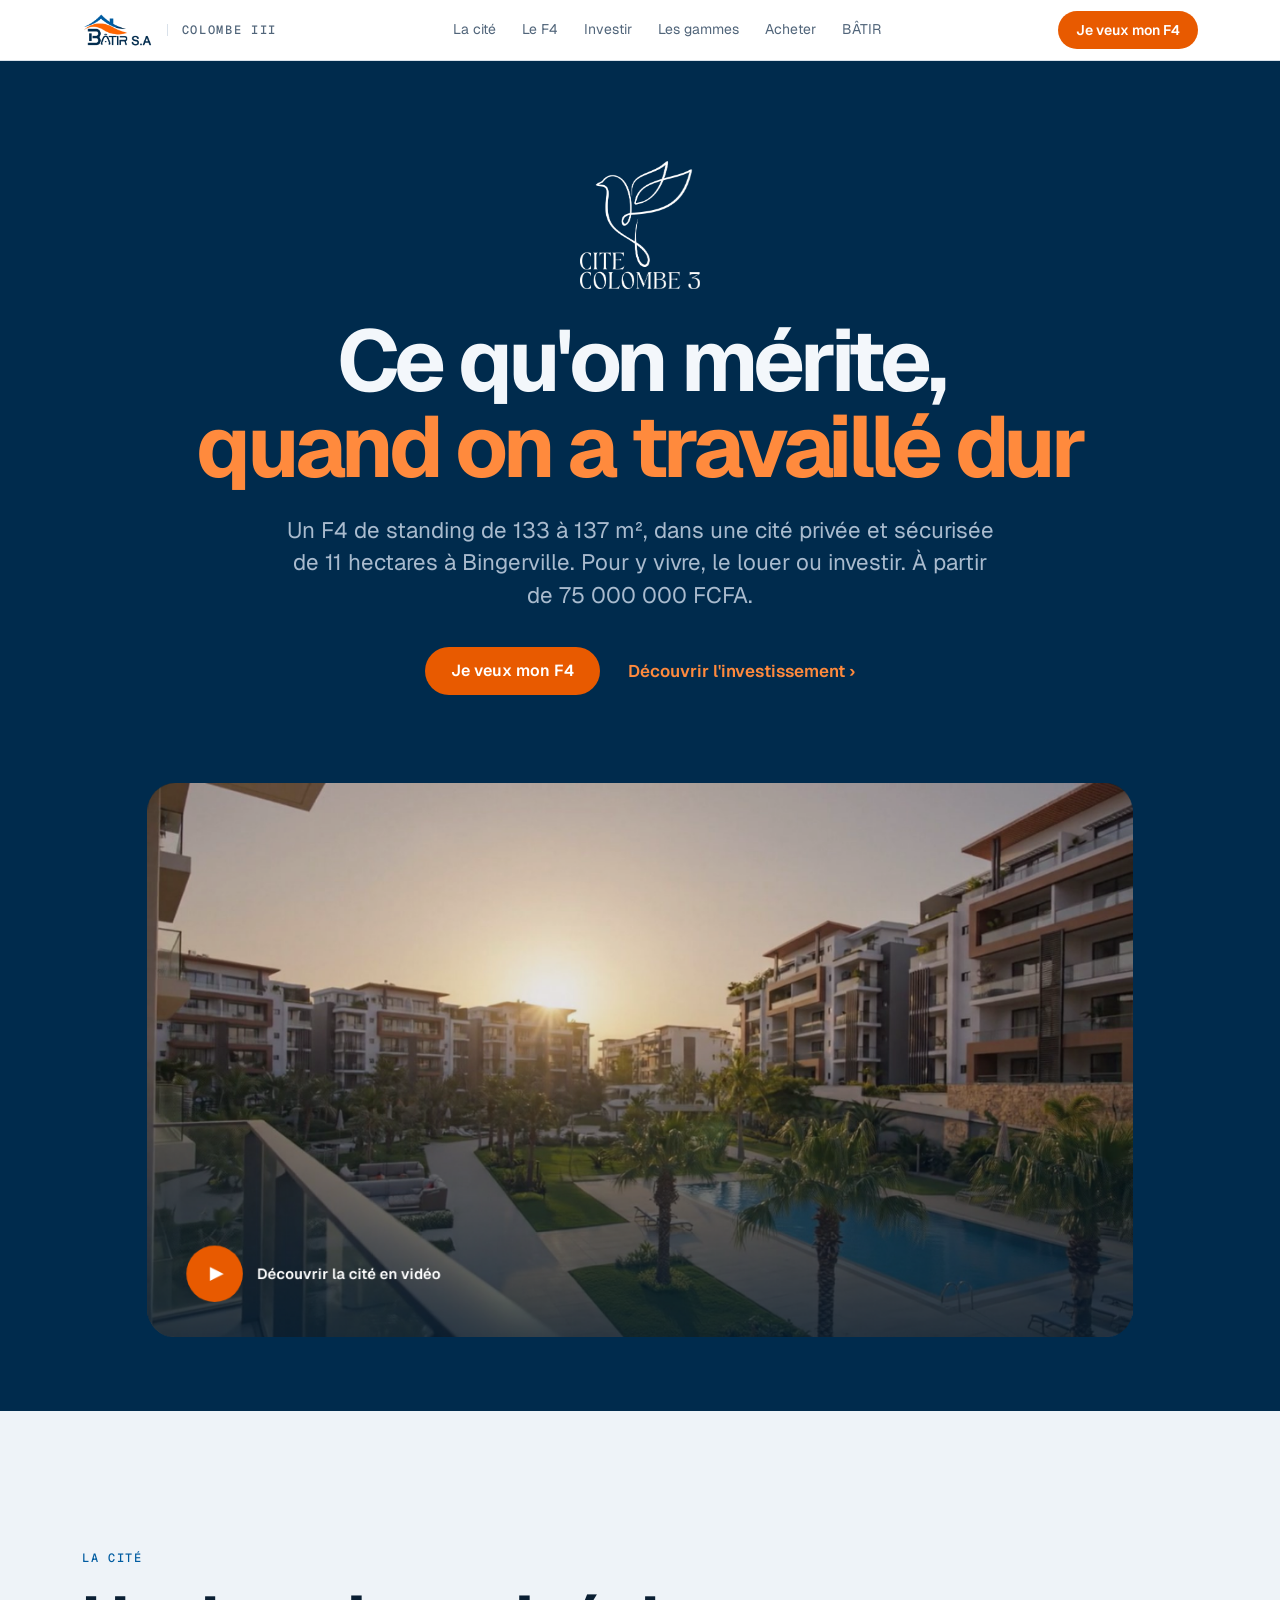
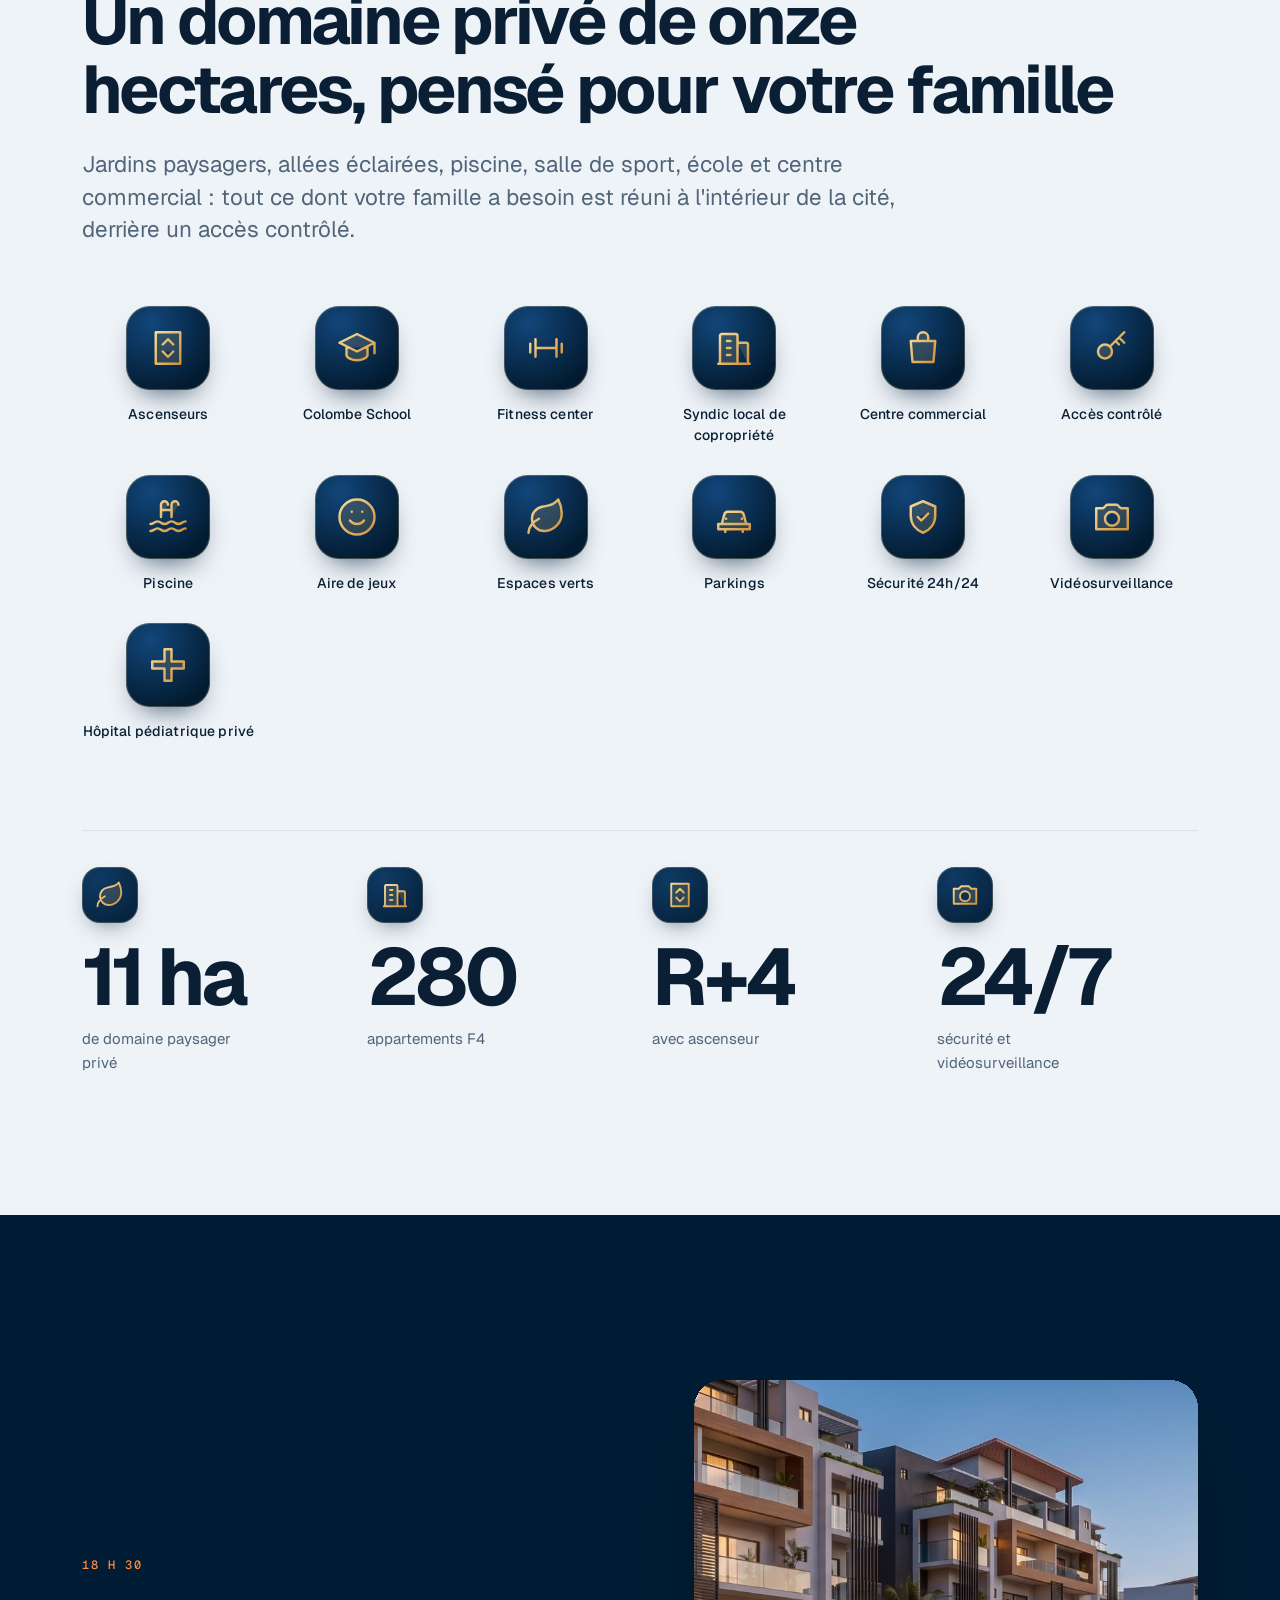
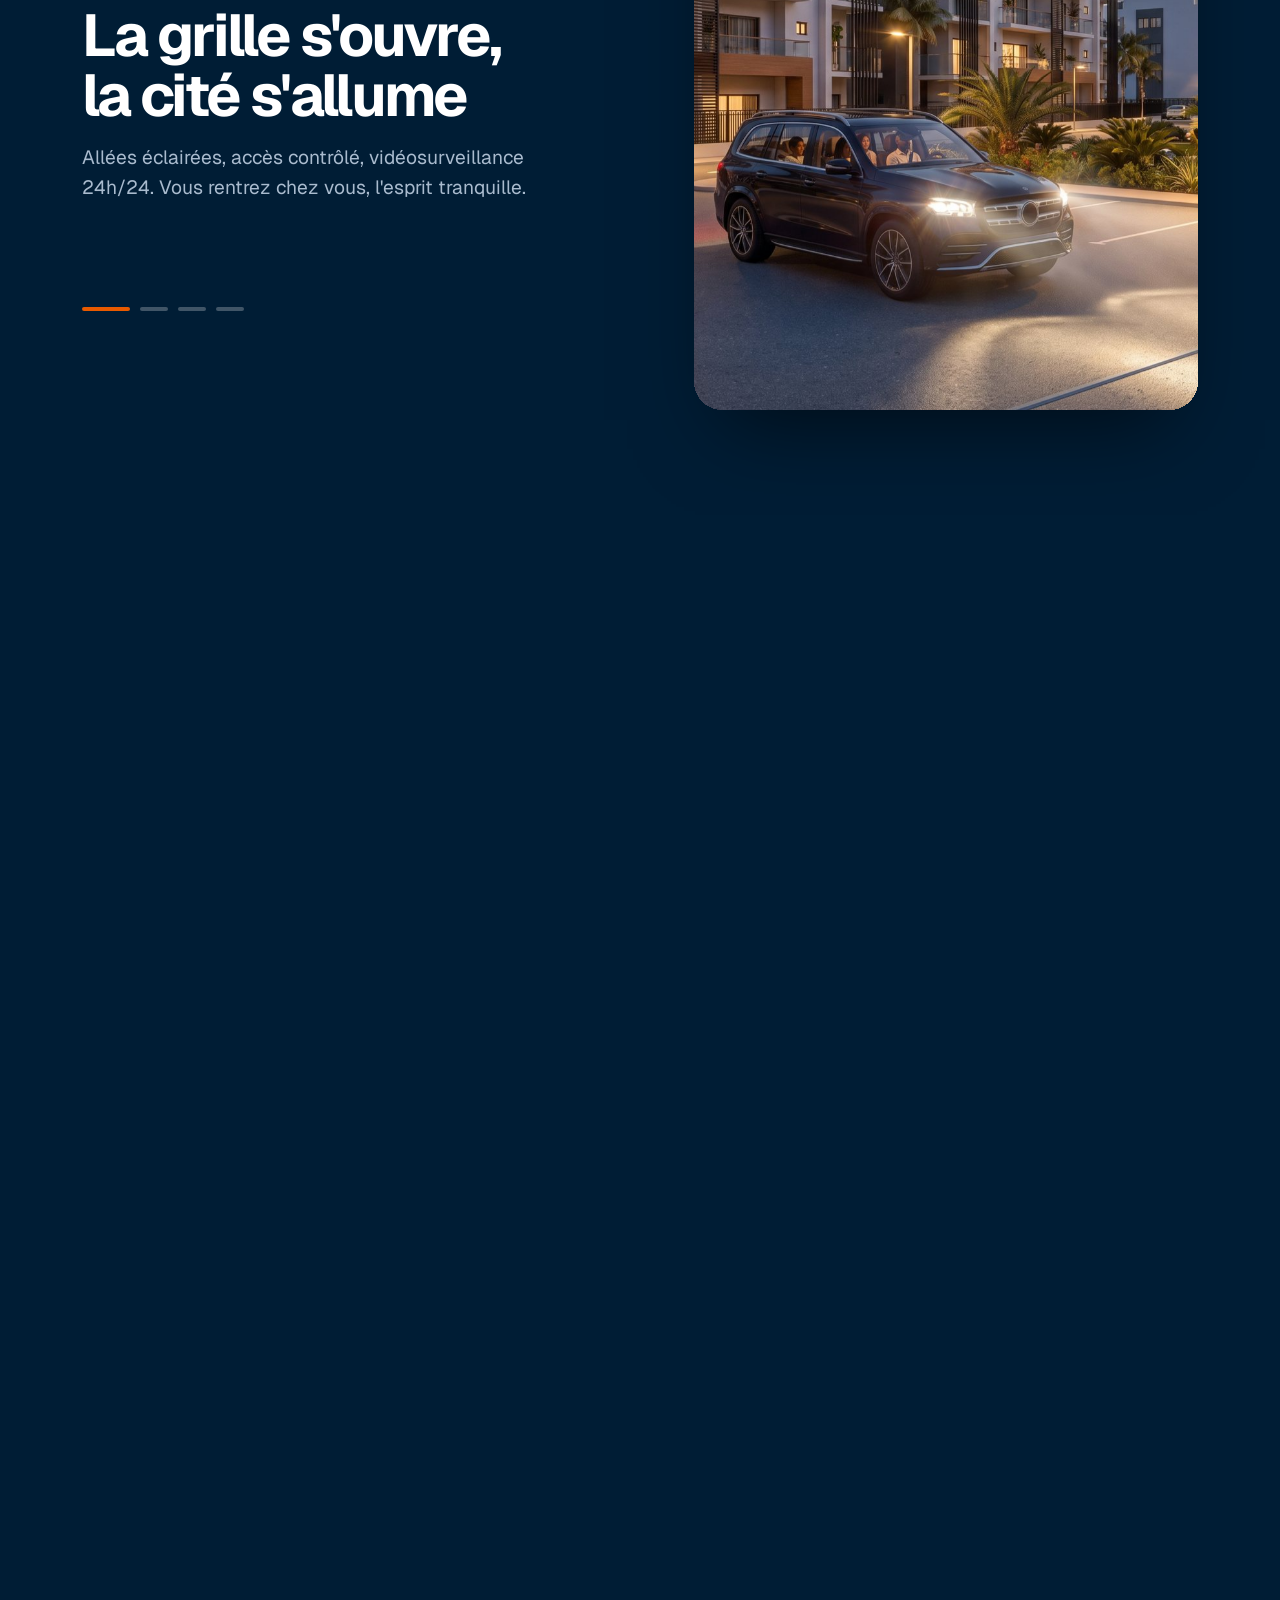
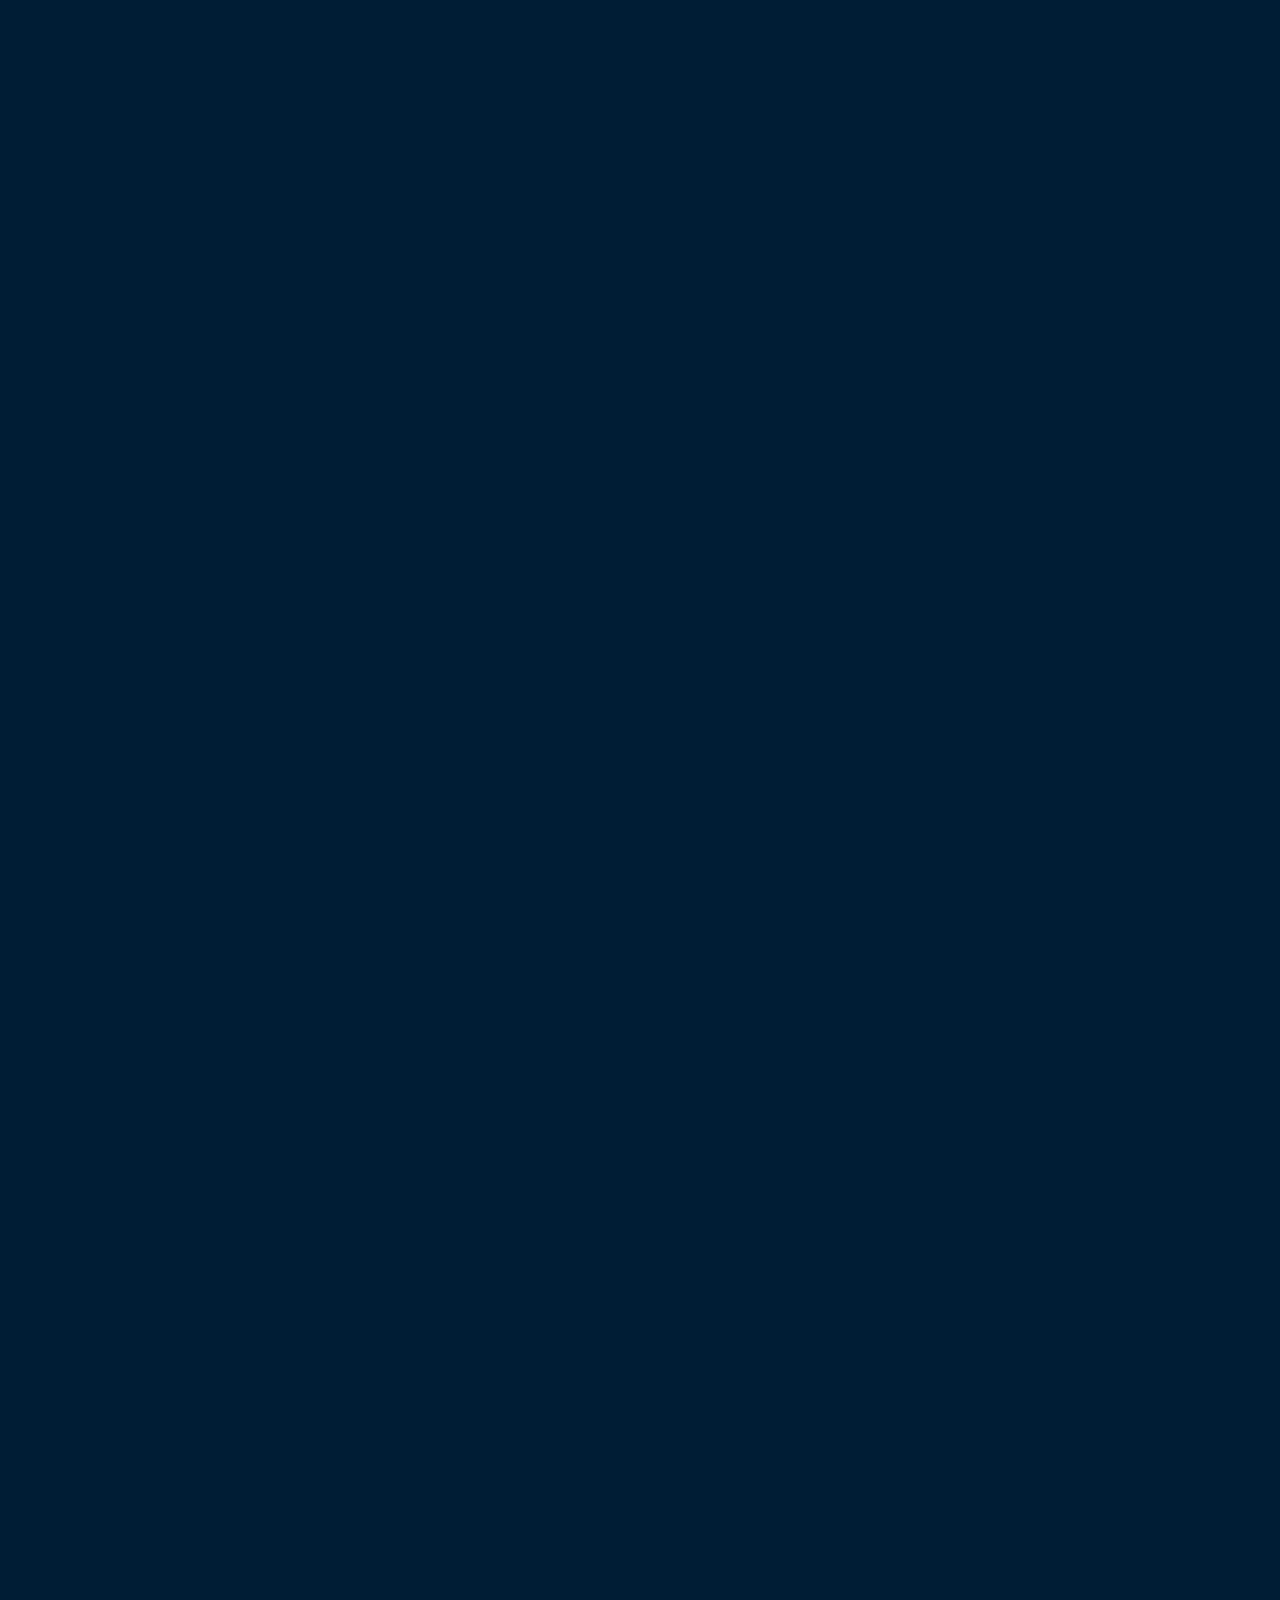
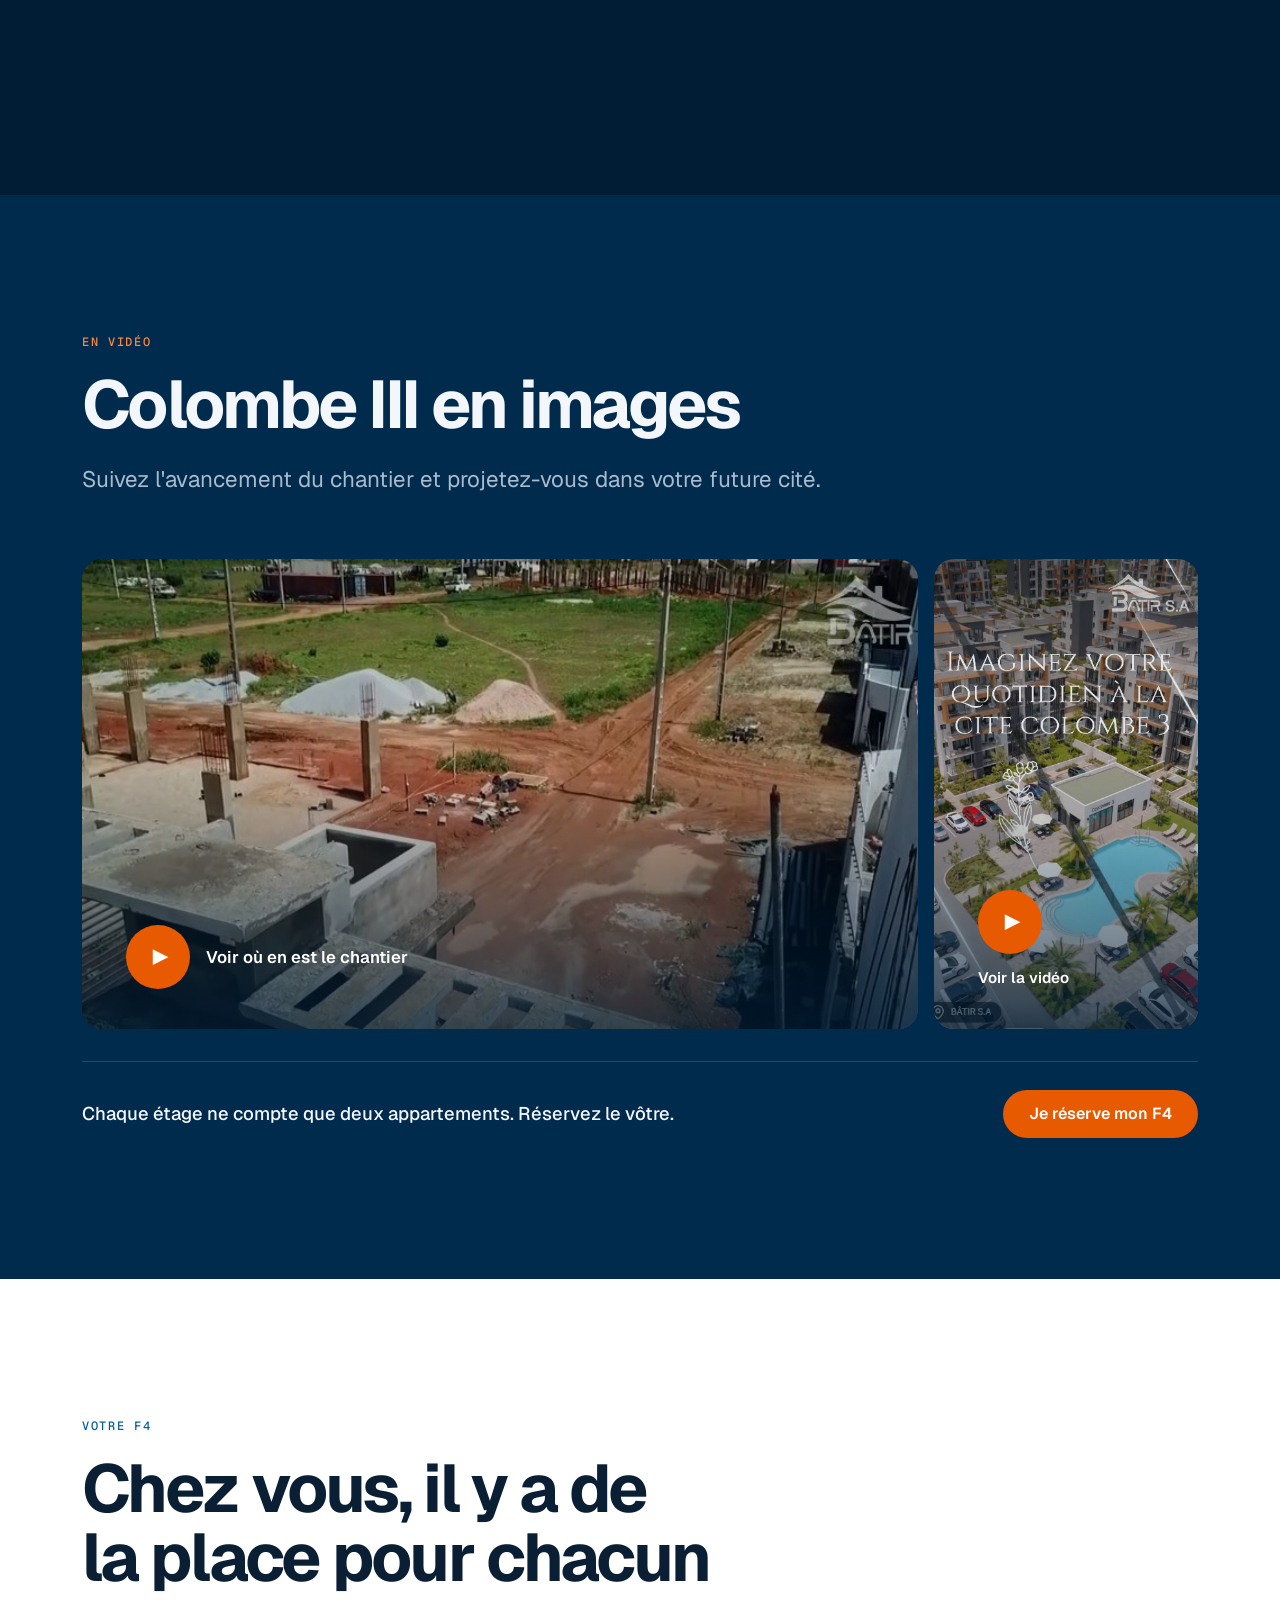
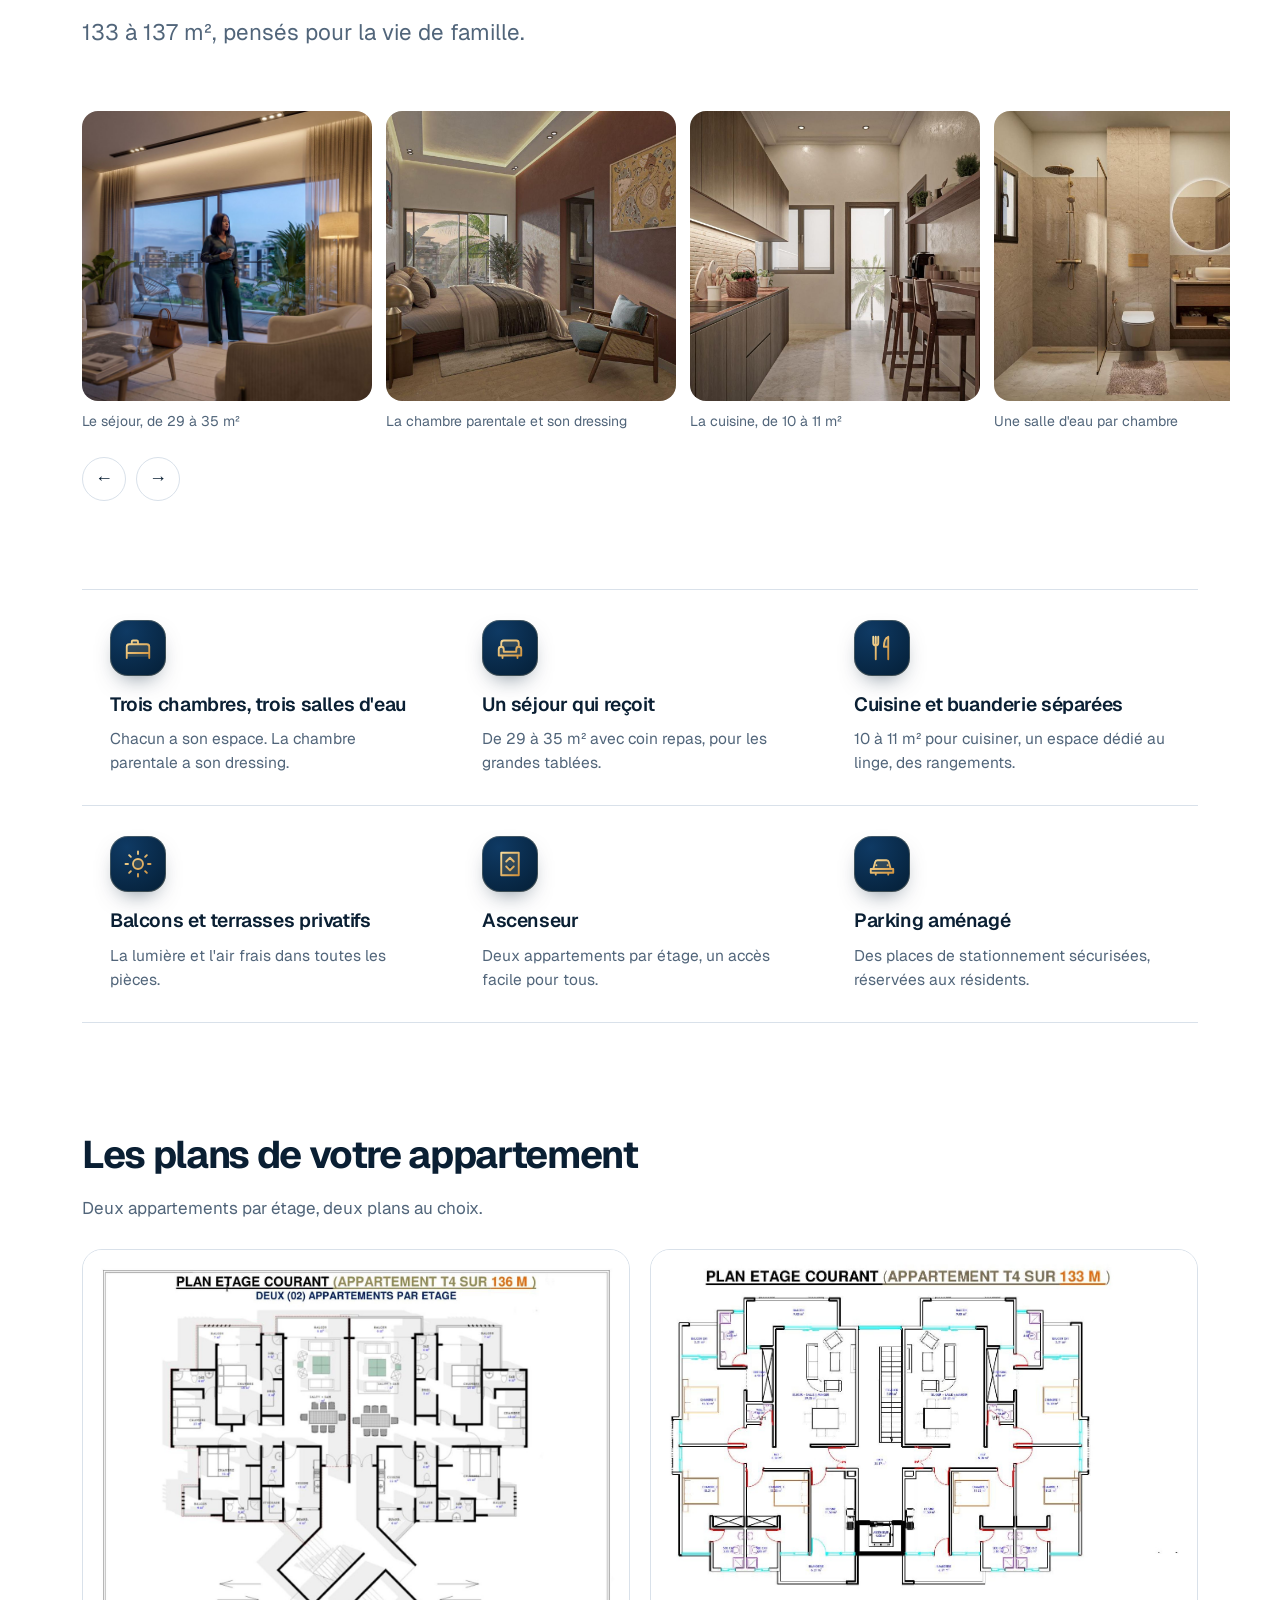
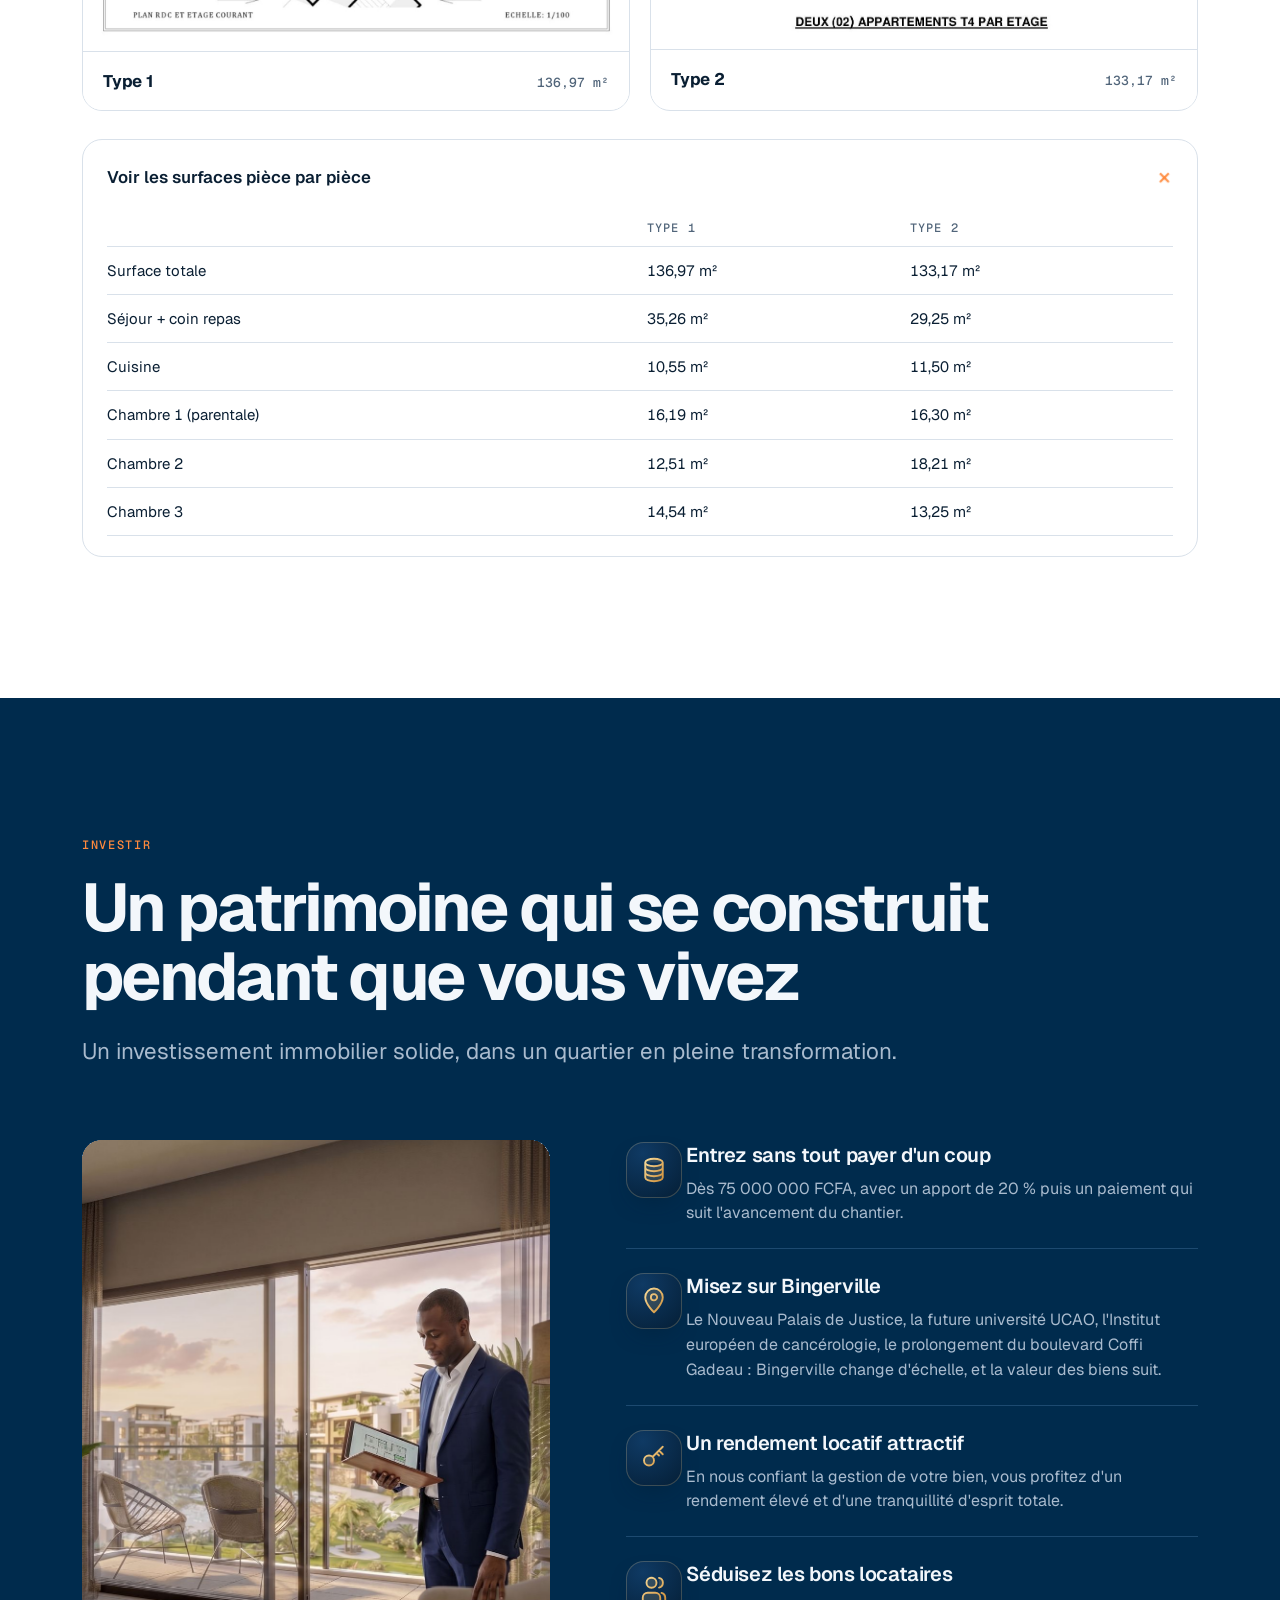
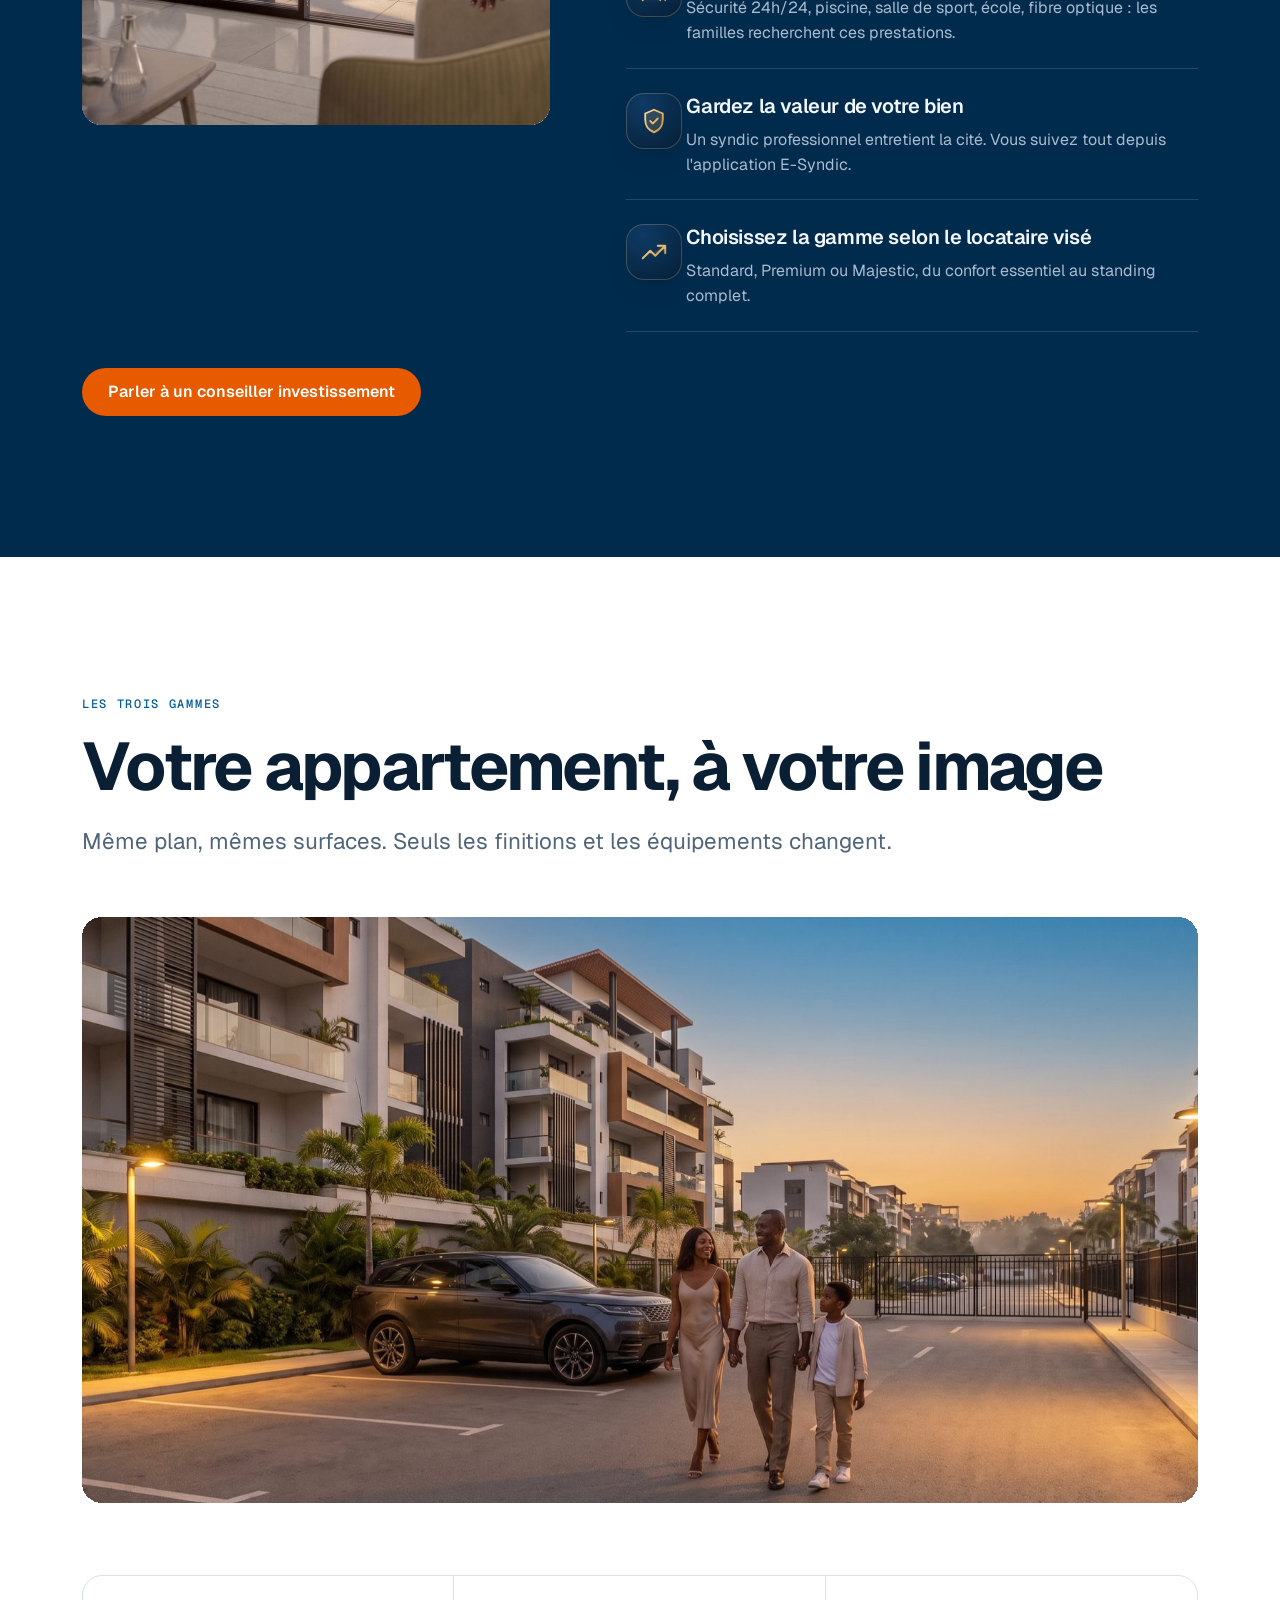
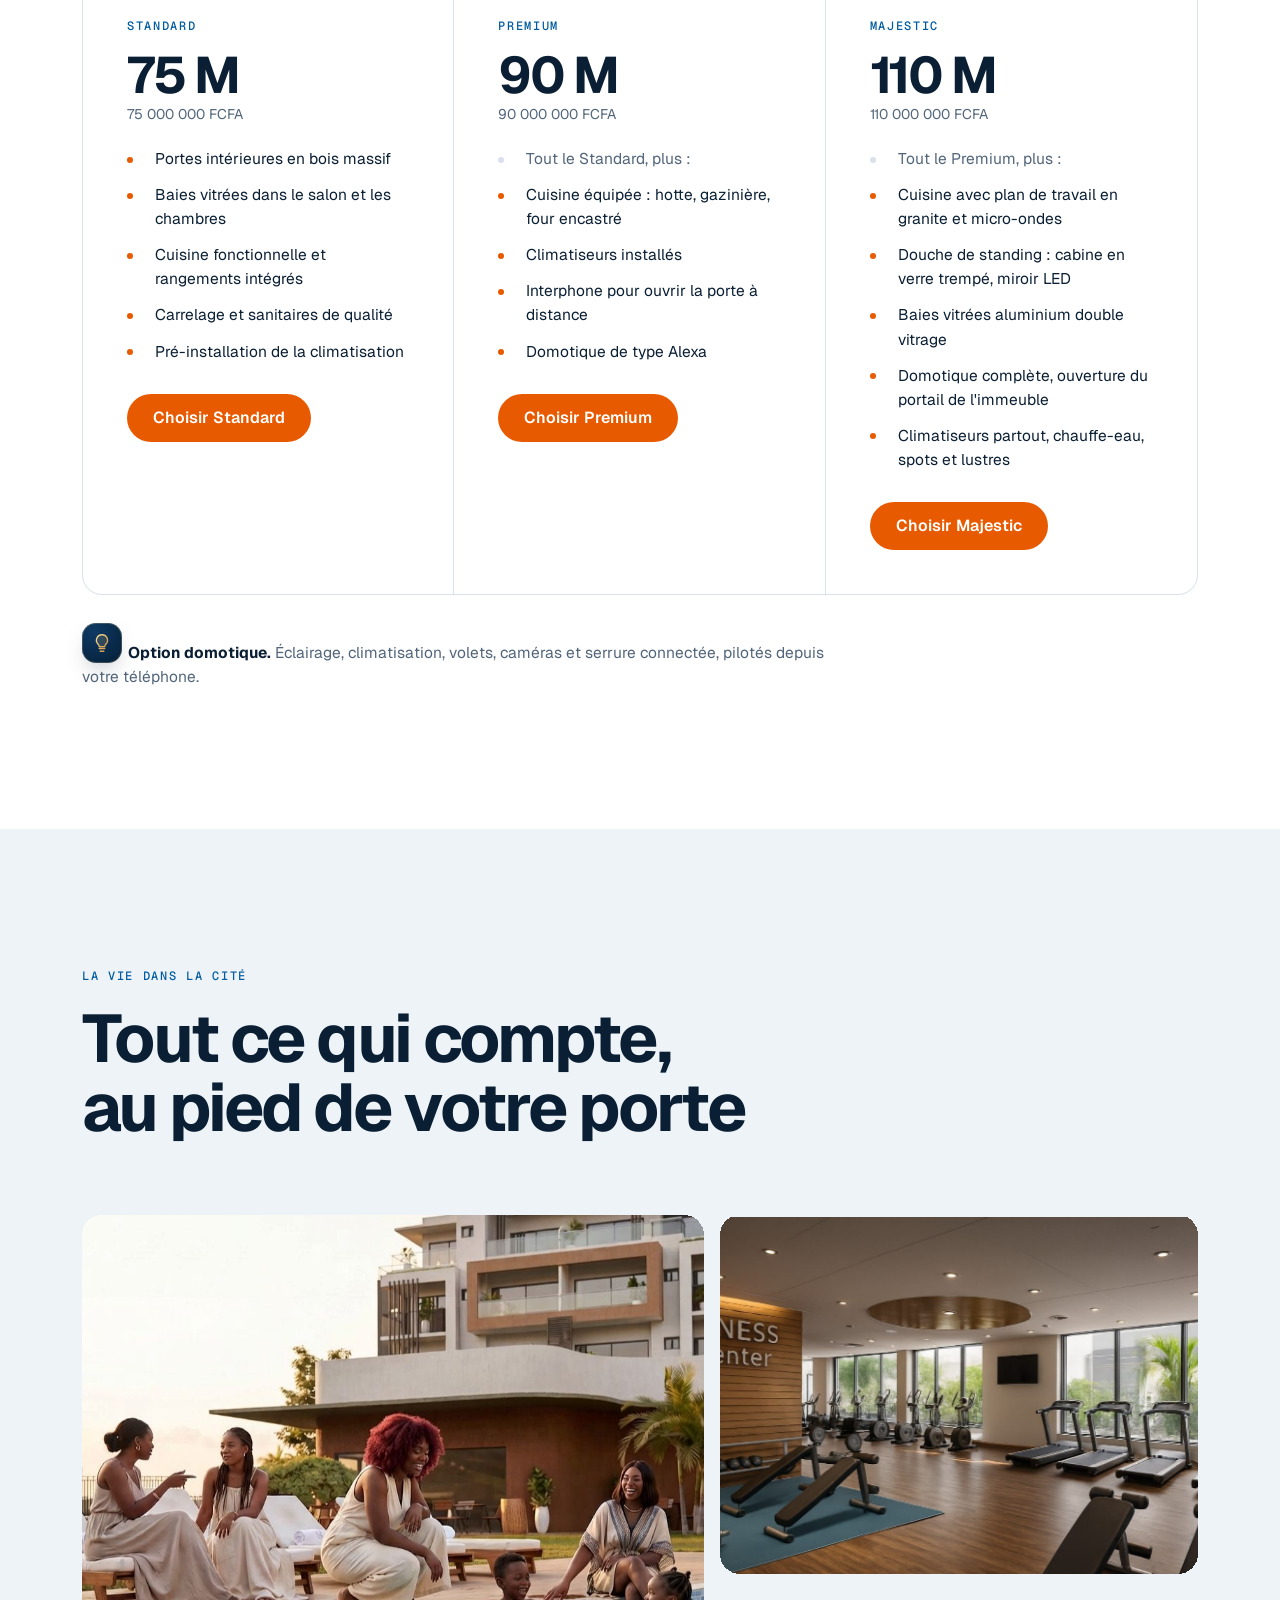
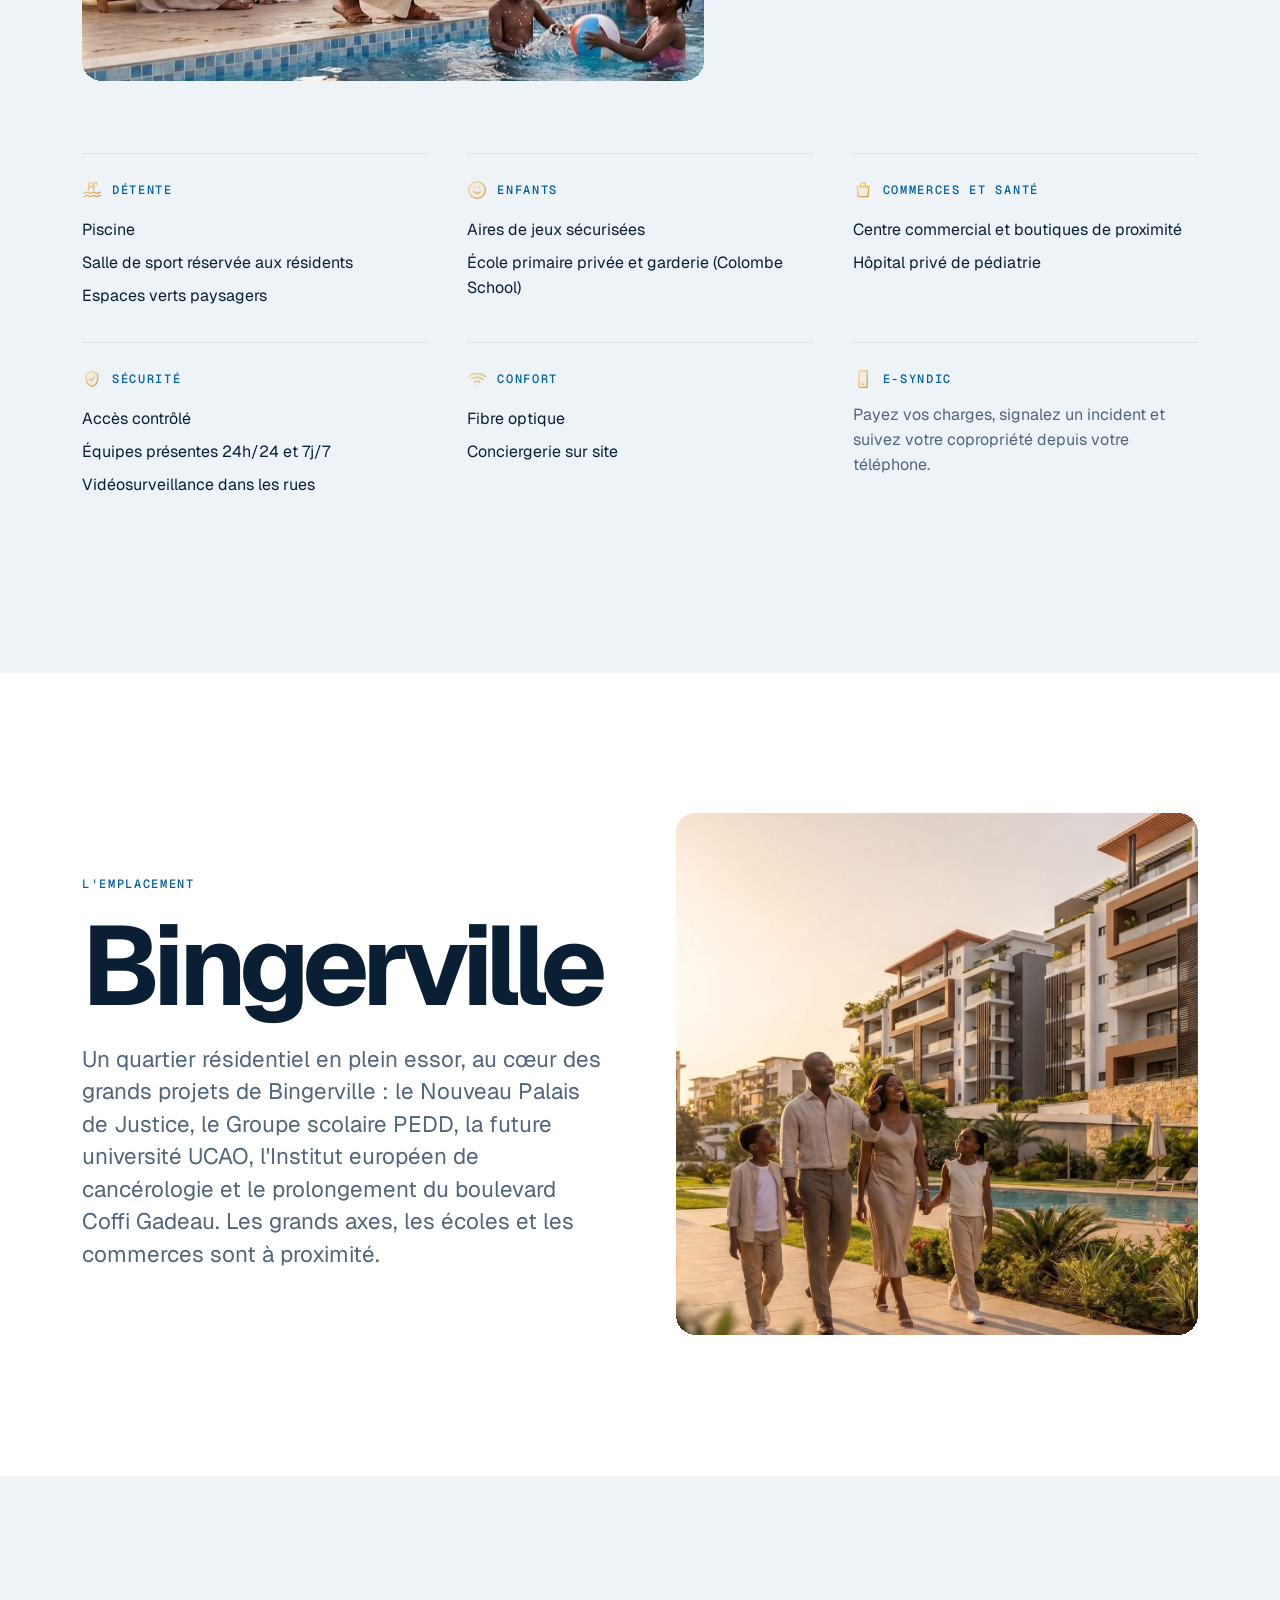
==== index.html @ 1fe648ea "Add files via upload" ====
<!doctype html>
<html lang="fr">
<head>
<meta charset="utf-8">
<meta name="viewport" content="width=device-width,initial-scale=1,viewport-fit=cover">
<title>Cité Colombe III · Appartements F4 à Bingerville | BÂTIR S.A</title>
<meta name="description" content="Appartements F4 de 133 à 137 m² dans une cité privée et sécurisée de 11 hectares à Bingerville. Dès 75 000 000 FCFA.">
<link rel="canonical" href="https://colombe3.batir-sa.ci/">
<meta name="theme-color" content="#002B4D">
<meta property="og:type" content="website">
<meta property="og:locale" content="fr_CI">
<meta property="og:title" content="Cité Colombe III · F4 à Bingerville">
<meta property="og:description" content="Un domaine privé de 11 hectares, des F4 de 133 à 137 m², dès 75 000 000 FCFA.">
<meta property="og:url" content="https://colombe3.batir-sa.ci/">
<meta property="og:image" content="https://colombe3.batir-sa.ci/img/og.jpg">
<meta name="twitter:card" content="summary_large_image">
<link rel="icon" href="img/favicon.png" type="image/png">
<link rel="apple-touch-icon" href="img/apple-touch-icon.png">
<link rel="preconnect" href="https://fonts.googleapis.com"><link rel="preconnect" href="https://fonts.gstatic.com" crossorigin>
<link rel="stylesheet" href="https://fonts.googleapis.com/css2?family=Geist:wght@400;500;600;700&family=Geist+Mono:wght@400;500&display=swap">
<link rel="stylesheet" href="assets/site.css?v=2">
<style>.ic{stroke:url(#gold);fill:rgba(240,200,120,.16);stroke-width:1.5}</style>
<script type="application/ld+json">{"@context":"https://schema.org","@type":"RealEstateAgent","name":"BÂTIR S.A","url":"https://batir-sa.ci","telephone":"+2252722545165","email":"contact@batir-sa.ci","address":{"@type":"PostalAddress","streetAddress":"Cocody, Riviera 3, Jacques Prévert","addressLocality":"Abidjan","addressCountry":"CI"}}</script>
<script src="assets/config.js"></script>
<script>(function(){var c=window.COLOMBE3||{};if(!c.PIXEL_ID)return;!function(f,b,e,v,n,t,s){if(f.fbq)return;n=f.fbq=function(){n.callMethod?n.callMethod.apply(n,arguments):n.queue.push(arguments)};if(!f._fbq)f._fbq=n;n.push=n;n.loaded=!0;n.version='2.0';n.queue=[];t=b.createElement(e);t.async=!0;t.src=v;s=b.getElementsByTagName(e)[0];s.parentNode.insertBefore(t,s)}(window,document,'script','https://connect.facebook.net/en_US/fbevents.js');fbq('init',c.PIXEL_ID);fbq('track','PageView')})()</script>
</head>
<body>
<svg width="0" height="0" style="position:absolute" aria-hidden="true"><defs><linearGradient id="gold" x1="0" y1="0" x2="1" y2="1"><stop offset="0" stop-color="#F8DC9B"/><stop offset="1" stop-color="#D0903A"/></linearGradient><symbol id="i-bed" viewBox="0 0 24 24"><path d="M3 19v-8a2 2 0 0 1 2-2h14a2 2 0 0 1 2 2v8M3 16h18M7 9V7a1 1 0 0 1 1-1h3a1 1 0 0 1 1 1v2M3 19v1M21 19v1"/></symbol><symbol id="i-sofa" viewBox="0 0 24 24"><path d="M5 11V8a2 2 0 0 1 2-2h10a2 2 0 0 1 2 2v3M3 13a2 2 0 0 1 4 0v2h10v-2a2 2 0 0 1 4 0v5H3zM6 18v2M18 18v2"/></symbol><symbol id="i-utensils" viewBox="0 0 24 24"><path d="M7 3v7M5 3v5a2 2 0 0 0 4 0V3M7 10v11M17 21V3c-2 1-3.5 4-3.5 8h3.5"/></symbol><symbol id="i-sun" viewBox="0 0 24 24"><path d="M12 16a4 4 0 1 0 0-8 4 4 0 0 0 0 8zM12 2v2M12 20v2M4.9 4.9l1.4 1.4M17.7 17.7l1.4 1.4M2 12h2M20 12h2M4.9 19.1l1.4-1.4M17.7 6.3l1.4-1.4"/></symbol><symbol id="i-elevator" viewBox="0 0 24 24"><path d="M5 3h14v18H5zM9 10l3-3 3 3M9 14l3 3 3-3"/></symbol><symbol id="i-car" viewBox="0 0 24 24"><path d="M5 16l1.5-5.5A2 2 0 0 1 8.4 9h7.2a2 2 0 0 1 1.9 1.5L19 16M3 16h18v3H3zM7 19v1.5M17 19v1.5M7.5 13h.01M16.5 13h.01"/></symbol><symbol id="i-key" viewBox="0 0 24 24"><path d="M8 18a4 4 0 1 0 0-8 4 4 0 0 0 0 8zM11 11l8-8M16 6l3 3M14 8l2 2"/></symbol><symbol id="i-home" viewBox="0 0 24 24"><path d="M3 11l9-8 9 8M5 10v10h14V10M10 20v-6h4v6"/></symbol><symbol id="i-trend" viewBox="0 0 24 24"><path d="M3 17l6-6 4 4 8-8M15 7h6v6"/></symbol><symbol id="i-coins" viewBox="0 0 24 24"><path d="M12 3c4 0 7 1.3 7 3s-3 3-7 3-7-1.3-7-3 3-3 7-3zM5 6v4c0 1.7 3 3 7 3s7-1.3 7-3V6M5 10v4c0 1.7 3 3 7 3s7-1.3 7-3v-4M5 14v4c0 1.7 3 3 7 3s7-1.3 7-3v-4"/></symbol><symbol id="i-building" viewBox="0 0 24 24"><path d="M4 21V5a1 1 0 0 1 1-1h8a1 1 0 0 1 1 1v16M14 9h5a1 1 0 0 1 1 1v11M3 21h18M8 8h2M8 12h2M8 16h2"/></symbol><symbol id="i-shield" viewBox="0 0 24 24"><path d="M12 3l7 3v5c0 5-3 8.5-7 10-4-1.5-7-5-7-10V6zM9 12l2 2 4-4"/></symbol><symbol id="i-wifi" viewBox="0 0 24 24"><path d="M2 9a15 15 0 0 1 20 0M5 12.5a10 10 0 0 1 14 0M8.5 16a5 5 0 0 1 7 0M12 19.5h.01"/></symbol><symbol id="i-waves" viewBox="0 0 24 24"><path d="M2 16c2 0 2-1.5 4-1.5s2 1.5 4 1.5 2-1.5 4-1.5 2 1.5 4 1.5 2-1.5 4-1.5M2 20c2 0 2-1.5 4-1.5s2 1.5 4 1.5 2-1.5 4-1.5 2 1.5 4 1.5 2-1.5 4-1.5M8 12V5a2 2 0 0 1 4 0M14 12V5a2 2 0 0 1 4 0M8 8h6"/></symbol><symbol id="i-dumbbell" viewBox="0 0 24 24"><path d="M6 7v10M3 9.5v5M18 7v10M21 9.5v5M6 12h12"/></symbol><symbol id="i-school" viewBox="0 0 24 24"><path d="M2 9l10-5 10 5-10 5zM6 11.5V16c0 1.5 3 3 6 3s6-1.5 6-3v-4.5M22 9v6"/></symbol><symbol id="i-bag" viewBox="0 0 24 24"><path d="M5 8h14l-1 12H6zM9 8V6a3 3 0 0 1 6 0v2"/></symbol><symbol id="i-cross" viewBox="0 0 24 24"><path d="M10 3h4v7h7v4h-7v7h-4v-7H3v-4h7z"/></symbol><symbol id="i-camera" viewBox="0 0 24 24"><path d="M3 7h4l2-2h6l2 2h4v12H3zM12 17a4 4 0 1 0 0-8 4 4 0 0 0 0 8z"/></symbol><symbol id="i-phone-app" viewBox="0 0 24 24"><path d="M8 2h8a1 1 0 0 1 1 1v18a1 1 0 0 1-1 1H8a1 1 0 0 1-1-1V3a1 1 0 0 1 1-1zM11 18h2"/></symbol><symbol id="i-users" viewBox="0 0 24 24"><path d="M17 21v-2a4 4 0 0 0-4-4H7a4 4 0 0 0-4 4v2M10 11a4 4 0 1 0 0-8 4 4 0 0 0 0 8zM21 21v-2a4 4 0 0 0-3-3.9M16 3.1a4 4 0 0 1 0 7.8"/></symbol><symbol id="i-file" viewBox="0 0 24 24"><path d="M14 3H7a2 2 0 0 0-2 2v14a2 2 0 0 0 2 2h10a2 2 0 0 0 2-2V8zM14 3v5h5M9 13h6M9 17h6"/></symbol><symbol id="i-calendar" viewBox="0 0 24 24"><path d="M4 6h16v14H4zM4 10h16M8 3v4M16 3v4"/></symbol><symbol id="i-bank" viewBox="0 0 24 24"><path d="M3 10l9-6 9 6M5 10v8M9 10v8M15 10v8M19 10v8M3 21h18"/></symbol><symbol id="i-pin" viewBox="0 0 24 24"><path d="M12 21s7-6.5 7-12a7 7 0 0 0-14 0c0 5.5 7 12 7 12zM12 11.5a2.5 2.5 0 1 0 0-5 2.5 2.5 0 0 0 0 5z"/></symbol><symbol id="i-phone" viewBox="0 0 24 24"><path d="M5 4h4l2 5-2.5 1.5a11 11 0 0 0 5 5L15 13l5 2v4a2 2 0 0 1-2 2A16 16 0 0 1 3 6a2 2 0 0 1 2-2z"/></symbol><symbol id="i-mail" viewBox="0 0 24 24"><path d="M3 6h18v12H3zM3 7l9 7 9-7"/></symbol><symbol id="i-chat" viewBox="0 0 24 24"><path d="M21 12a9 9 0 0 1-13.4 7.8L3 21l1.3-4.4A9 9 0 1 1 21 12z"/></symbol><symbol id="i-bulb" viewBox="0 0 24 24"><path d="M9 18h6M10 21h4M12 3a6 6 0 0 0-4 10.5c.8.8 1 1.5 1 2.5h6c0-1 .2-1.7 1-2.5A6 6 0 0 0 12 3z"/></symbol><symbol id="i-leaf" viewBox="0 0 24 24"><path d="M11 20A7 7 0 0 1 9.8 6.1C15.5 5 17 4.5 19 2c1 2 2 4.2 2 8 0 5.5-4.8 10-10 10zM2 21c0-3 1.9-5.9 6-8"/></symbol><symbol id="i-smile" viewBox="0 0 24 24"><path d="M12 22a10 10 0 1 0 0-20 10 10 0 0 0 0 20zM8 14s1.5 2 4 2 4-2 4-2M9 9h.01M15 9h.01"/></symbol><symbol id="i-percent" viewBox="0 0 24 24"><path d="M19 5L5 19M7.5 9a1.5 1.5 0 1 0 0-3 1.5 1.5 0 0 0 0 3zM16.5 18a1.5 1.5 0 1 0 0-3 1.5 1.5 0 0 0 0 3z"/></symbol><symbol id="i-wallet" viewBox="0 0 24 24"><path d="M3 7a2 2 0 0 1 2-2h13v4M3 7v11a2 2 0 0 0 2 2h14a1 1 0 0 0 1-1V9a1 1 0 0 0-1-1H5a2 2 0 0 1-2-1zM16 14h.01"/></symbol><symbol id="i-receipt" viewBox="0 0 24 24"><path d="M6 3h12v18l-3-2-3 2-3-2-3 2zM9 8h6M9 12h6"/></symbol><symbol id="i-hardhat" viewBox="0 0 24 24"><path d="M2 18h20M4 18a8 8 0 0 1 16 0M10 10V6h4v4M12 10v3"/></symbol><symbol id="i-briefcase" viewBox="0 0 24 24"><path d="M3 8h18v12H3zM8 8V5a1 1 0 0 1 1-1h6a1 1 0 0 1 1 1v3M3 13h18"/></symbol><symbol id="i-map" viewBox="0 0 24 24"><path d="M3 6l6-2 6 2 6-2v14l-6 2-6-2-6 2zM9 4v14M15 6v14"/></symbol><symbol id="i-ruler" viewBox="0 0 24 24"><path d="M3 17L17 3l4 4L7 21zM7 13l2 2M10 10l2 2M13 7l2 2"/></symbol><symbol id="i-play" viewBox="0 0 24 24"><path d="M8 5l11 7-11 7z"/></symbol></defs></svg>
<header class="nav">
  <div class="wrap">
    <a class="brand" href="#top" aria-label="BÂTIR S.A, Cité Colombe III"><img src="img/batir-logo.png" alt="BÂTIR S.A" width="72" height="35"><span>Colombe III</span></a>
    <ul>
      <li><a href="#cite">La cité</a></li>
      <li><a href="#f4">Le F4</a></li>
      <li><a href="#investir">Investir</a></li>
      <li><a href="#gammes">Les gammes</a></li>
      <li><a href="#acheter">Acheter</a></li>
      <li><a href="#batir">BÂTIR</a></li>
    </ul>
    <a class="btn" href="#contact">Je veux mon F4</a>
  </div>
</header>

<main id="top">
<section class="hero">
  <div class="wrap">
    <img class="mark" data-depth="10" src="img/cite-logo.png" alt="Logo Cité Colombe 3" width="120" height="128">
    <h1>Ce qu'on mérite, <em>quand on a travaillé dur</em></h1>
    <p class="lead">Un F4 de standing de 133 à 137&nbsp;m², dans une cité privée et sécurisée de 11 hectares à Bingerville. Pour y vivre, le louer ou investir. À partir de 75&nbsp;000&nbsp;000&nbsp;FCFA.</p>
    <div class="cta-row">
      <a class="btn" href="#contact">Je veux mon F4</a>
      <a class="link" href="#investir">Découvrir l'investissement ›</a>
    </div>
    <div class="hero-img" data-grow>
      <div role="button" tabindex="0" class="video land" data-yt="icTxAlGJfrw" aria-label="Lancer la vidéo de présentation de la Cité Colombe III">
        <img src="img/video-top.jpg" alt="Vue de la cité et de sa piscine depuis un balcon, au coucher du soleil" fetchpriority="high">
        <span class="play"><i aria-hidden="true">▶</i>Découvrir la cité en vidéo</span>
      </div>
    </div>
  </div>
</section>

<section class="sec alt" id="cite">
  <div class="wrap">
    <p class="eyebrow">La cité</p>
    <h2 class="h2 wide">Un domaine privé de onze hectares, pensé pour votre famille</h2>
    <p class="lead">Jardins paysagers, allées éclairées, piscine, salle de sport, école et centre commercial : tout ce dont votre famille a besoin est réuni à l'intérieur de la cité, derrière un accès contrôlé.</p>
    <ul class="tiles"><li><span class="tile"><svg class="ic" aria-hidden="true"><use href="#i-elevator"/></svg></span>Ascenseurs</li><li><span class="tile"><svg class="ic" aria-hidden="true"><use href="#i-school"/></svg></span>Colombe School</li><li><span class="tile"><svg class="ic" aria-hidden="true"><use href="#i-dumbbell"/></svg></span>Fitness center</li><li><span class="tile"><svg class="ic" aria-hidden="true"><use href="#i-building"/></svg></span>Syndic local de copropriété</li><li><span class="tile"><svg class="ic" aria-hidden="true"><use href="#i-bag"/></svg></span>Centre commercial</li><li><span class="tile"><svg class="ic" aria-hidden="true"><use href="#i-key"/></svg></span>Accès contrôlé</li><li><span class="tile"><svg class="ic" aria-hidden="true"><use href="#i-waves"/></svg></span>Piscine</li><li><span class="tile"><svg class="ic" aria-hidden="true"><use href="#i-smile"/></svg></span>Aire de jeux</li><li><span class="tile"><svg class="ic" aria-hidden="true"><use href="#i-leaf"/></svg></span>Espaces verts</li><li><span class="tile"><svg class="ic" aria-hidden="true"><use href="#i-car"/></svg></span>Parkings</li><li><span class="tile"><svg class="ic" aria-hidden="true"><use href="#i-shield"/></svg></span>Sécurité 24h/24</li><li><span class="tile"><svg class="ic" aria-hidden="true"><use href="#i-camera"/></svg></span>Vidéosurveillance</li><li><span class="tile"><svg class="ic" aria-hidden="true"><use href="#i-cross"/></svg></span>Hôpital pédiatrique privé</li></ul>
    <div class="stats">
      <div class="stat"><svg class="ic" aria-hidden="true"><use href="#i-leaf"/></svg><b>11 ha</b><span>de domaine paysager privé</span></div>
      <div class="stat"><svg class="ic" aria-hidden="true"><use href="#i-building"/></svg><b>280</b><span>appartements F4</span></div>
      <div class="stat"><svg class="ic" aria-hidden="true"><use href="#i-elevator"/></svg><b>R+4</b><span>avec ascenseur</span></div>
      <div class="stat"><svg class="ic" aria-hidden="true"><use href="#i-camera"/></svg><b>24/7</b><span>sécurité et vidéosurveillance</span></div>
    </div>
  </div>
</section>

<section class="story" id="journee" aria-label="Une journée à Colombe III">
  <div class="stage"><div class="wrap st-grid">
    <div class="texts"><div class="cap" data-i="0"><p class="eyebrow">18 h 30</p><h2>La grille s'ouvre,<br>la cité s'allume</h2><p>Allées éclairées, accès contrôlé, vidéosurveillance 24h/24. Vous rentrez chez vous, l'esprit tranquille.</p></div><div class="cap" data-i="1"><p class="eyebrow">À la maison</p><h2>Une chambre pour chacun,<br>une vraie vie de famille</h2><p>Trois chambres avec salle d'eau, un séjour de 29 à 35&nbsp;m², 133 à 137&nbsp;m² en tout.</p></div><div class="cap" data-i="2"><p class="eyebrow">Le week-end</p><h2>La piscine est<br>au pied de chez vous</h2><p>Piscine, aire de jeux, salle de sport : tout est dans la cité, sans reprendre la voiture.</p></div><div class="cap" data-i="3"><p class="eyebrow">Investisseur ?</p><h2>Votre F4 travaille<br>pendant que vous vivez</h2><p>Un quartier qui se développe, des locataires qui cherchent ce standing, un bien qui prend de la valeur.</p></div><ol class="dots" aria-hidden="true"><li></li><li></li><li></li><li></li></ol></div>
    <div class="media"><div class="frame" data-i="0"><img src="img/gate-night.jpg" alt="Une famille rentre en voiture dans la cité, éclairée au crépuscule" loading="lazy"></div><div class="frame" data-i="1"><img src="img/family-room.jpg" alt="Des parents jouent avec leurs enfants dans une chambre lumineuse" loading="lazy"></div><div class="frame" data-i="2"><img src="img/pool-sunset.jpg" alt="Des enfants jouent au bord de la piscine pendant que leurs mères discutent" loading="lazy"></div><div class="frame" data-i="3"><img src="img/investor.jpg" alt="Un acheteur examine son futur appartement, tablette en main" loading="lazy"></div></div>
  </div></div>
</section>

<section class="sec dark">
  <div class="wrap">
    <p class="eyebrow">En vidéo</p>
    <h2 class="h2 wide">Colombe III en images</h2>
    <p class="lead">Suivez l'avancement du chantier et projetez-vous dans votre future cité.</p>
    <div class="vgrid">
      <div class="vbox"><div role="button" tabindex="0" class="video land" data-yt="7jYa5fxnmJ0" aria-label="Lire la vidéo : le chantier de la Cité Colombe III">
        <img src="img/video1.jpg" alt="">
        <span class="play"><i aria-hidden="true">▶</i>Voir où en est le chantier</span>
      </div></div>
      <div class="vbox"><div role="button" tabindex="0" class="video short" data-yt="eXbavKkY7aU" aria-label="Lire la vidéo : imaginez votre quotidien à Colombe III">
        <img src="img/video2.jpg" alt="">
        <span class="play col"><i aria-hidden="true">▶</i>Voir la vidéo</span>
      </div></div>
    </div>
    <div class="vcta"><p>Chaque étage ne compte que deux appartements. Réservez le vôtre.</p><a class="btn" href="#contact">Je réserve mon F4</a></div>
  </div>
</section>

<section class="sec" id="f4">
  <div class="wrap">
    <p class="eyebrow">Votre F4</p>
    <h2 class="h2 wide">Chez vous, il y a de la place pour chacun</h2>
    <p class="lead">133 à 137&nbsp;m², pensés pour la vie de famille.</p>

    <div class="rail" id="rail" tabindex="0" aria-label="Photos de l'appartement">
      <div class="slide"><figure class="ph tilt"><img src="img/living-woman.jpg" alt="Une femme dans son séjour, face au balcon, à la tombée du jour" loading="lazy"></figure><p>Le séjour, de 29 à 35&nbsp;m²</p></div>
      <div class="slide"><figure class="ph tilt"><img src="img/bed-parent.jpg" alt="Chambre parentale" loading="lazy"></figure><p>La chambre parentale et son dressing</p></div>
      <div class="slide"><figure class="ph tilt"><img src="img/kitchen.jpg" alt="Cuisine séparée" loading="lazy"></figure><p>La cuisine, de 10 à 11&nbsp;m²</p></div>
      <div class="slide"><figure class="ph tilt"><img src="img/bath.jpg" alt="Salle d'eau avec douche" loading="lazy"></figure><p>Une salle d'eau par chambre</p></div>
      <div class="slide"><figure class="ph tilt"><img src="img/balcony.jpg" alt="Séjour ouvert sur le balcon" loading="lazy"></figure><p>Le balcon, côté jardin</p></div>
    </div>
    <div class="rail-ctl"><button type="button" id="prev" aria-label="Photo précédente">←</button><button type="button" id="next" aria-label="Photo suivante">→</button></div>

    <ul class="feat">
      <li><svg class="ic" aria-hidden="true"><use href="#i-bed"/></svg><h3>Trois chambres, trois salles d'eau</h3><p>Chacun a son espace. La chambre parentale a son dressing.</p></li>
      <li><svg class="ic" aria-hidden="true"><use href="#i-sofa"/></svg><h3>Un séjour qui reçoit</h3><p>De 29 à 35&nbsp;m² avec coin repas, pour les grandes tablées.</p></li>
      <li><svg class="ic" aria-hidden="true"><use href="#i-utensils"/></svg><h3>Cuisine et buanderie séparées</h3><p>10 à 11&nbsp;m² pour cuisiner, un espace dédié au linge, des rangements.</p></li>
      <li><svg class="ic" aria-hidden="true"><use href="#i-sun"/></svg><h3>Balcons et terrasses privatifs</h3><p>La lumière et l'air frais dans toutes les pièces.</p></li>
      <li><svg class="ic" aria-hidden="true"><use href="#i-elevator"/></svg><h3>Ascenseur</h3><p>Deux appartements par étage, un accès facile pour tous.</p></li>
      <li><svg class="ic" aria-hidden="true"><use href="#i-car"/></svg><h3>Parking aménagé</h3><p>Des places de stationnement sécurisées, réservées aux résidents.</p></li>
    </ul>

    <div class="plans" id="plans">
      <h3>Les plans de votre appartement</h3>
      <p>Deux appartements par étage, deux plans au choix.</p>
      <div class="plan-grid">
        <figure class="plan">
          <a href="img/plan-type1.jpg" target="_blank" rel="noopener"><img src="img/plan-type1.jpg" alt="Plan d'étage courant, appartement F4 de 136,97 m², type 1" loading="lazy"></a>
          <figcaption><b>Type 1</b><span>136,97 m²</span></figcaption>
        </figure>
        <figure class="plan">
          <a href="img/plan-type2.jpg" target="_blank" rel="noopener"><img src="img/plan-type2.jpg" alt="Plan d'étage courant, appartement F4 de 133,17 m², type 2" loading="lazy"></a>
          <figcaption><b>Type 2</b><span>133,17 m²</span></figcaption>
        </figure>
      </div>
      <details class="more" open>
        <summary>Voir les surfaces pièce par pièce</summary>
        <div class="tbl-scroll">
          <table class="tbl">
            <thead><tr><th></th><th>Type 1</th><th>Type 2</th></tr></thead>
            <tbody>
              <tr><td>Surface totale</td><td>136,97 m²</td><td>133,17 m²</td></tr>
              <tr><td>Séjour + coin repas</td><td>35,26 m²</td><td>29,25 m²</td></tr>
              <tr><td>Cuisine</td><td>10,55 m²</td><td>11,50 m²</td></tr>
              <tr><td>Chambre 1 (parentale)</td><td>16,19 m²</td><td>16,30 m²</td></tr>
              <tr><td>Chambre 2</td><td>12,51 m²</td><td>18,21 m²</td></tr>
              <tr><td>Chambre 3</td><td>14,54 m²</td><td>13,25 m²</td></tr>
            </tbody>
          </table>
        </div>
      </details>
    </div>
  </div>
</section>

<section class="sec dark" id="investir">
  <div class="wrap">
    <p class="eyebrow">Investir</p>
    <h2 class="h2 wide">Un patrimoine qui se construit pendant que vous vivez</h2>
    <p class="lead">Un investissement immobilier solide, dans un quartier en pleine transformation.</p>
    <div class="inv-grid">
      <figure class="ph tilt par"><img src="img/investor.jpg" alt="Un acheteur examine son futur appartement, tablette en main" loading="lazy"></figure>
      <ul class="pts">
        <li><svg class="ic" aria-hidden="true"><use href="#i-coins"/></svg><h3>Entrez sans tout payer d'un coup</h3><p>Dès 75&nbsp;000&nbsp;000&nbsp;FCFA, avec un apport de 20&nbsp;% puis un paiement qui suit l'avancement du chantier.</p></li>
        <li><svg class="ic" aria-hidden="true"><use href="#i-pin"/></svg><h3>Misez sur Bingerville</h3><p>Le Nouveau Palais de Justice, la future université UCAO, l'Institut européen de cancérologie, le prolongement du boulevard Coffi Gadeau : Bingerville change d'échelle, et la valeur des biens suit.</p></li>
        <li><svg class="ic" aria-hidden="true"><use href="#i-key"/></svg><h3>Un rendement locatif attractif</h3><p>En nous confiant la gestion de votre bien, vous profitez d'un rendement élevé et d'une tranquillité d'esprit totale.</p></li>
        <li><svg class="ic" aria-hidden="true"><use href="#i-users"/></svg><h3>Séduisez les bons locataires</h3><p>Sécurité 24h/24, piscine, salle de sport, école, fibre optique : les familles recherchent ces prestations.</p></li>
        <li><svg class="ic" aria-hidden="true"><use href="#i-shield"/></svg><h3>Gardez la valeur de votre bien</h3><p>Un syndic professionnel entretient la cité. Vous suivez tout depuis l'application E-Syndic.</p></li>
        <li><svg class="ic" aria-hidden="true"><use href="#i-trend"/></svg><h3>Choisissez la gamme selon le locataire visé</h3><p>Standard, Premium ou Majestic, du confort essentiel au standing complet.</p></li>
      </ul>
    </div>
    <div class="cta-row"><a class="btn" href="#contact">Parler à un conseiller investissement</a></div>
  </div>
</section>

<section class="sec" id="gammes">
  <div class="wrap">
    <p class="eyebrow">Les trois gammes</p>
    <h2 class="h2 wide">Votre appartement, à votre image</h2>
    <p class="lead">Même plan, mêmes surfaces. Seuls les finitions et les équipements changent.</p>
    <figure class="ph wide tilt par"><img src="img/gammes-family.jpg" alt="Un couple et leur fils se promènent dans la cité au coucher du soleil" loading="lazy"></figure>
    <div class="tiers">
      <article class="tier">
        <span class="nm">Standard</span>
        <div class="px">75&nbsp;M<small>75 000 000 FCFA</small></div>
        <ul>
          <li>Portes intérieures en bois massif</li>
          <li>Baies vitrées dans le salon et les chambres</li>
          <li>Cuisine fonctionnelle et rangements intégrés</li>
          <li>Carrelage et sanitaires de qualité</li>
          <li>Pré-installation de la climatisation</li>
        </ul>
        <a class="btn" href="#contact">Choisir Standard</a>
      </article>
      <article class="tier">
        <span class="nm">Premium</span>
        <div class="px">90&nbsp;M<small>90 000 000 FCFA</small></div>
        <ul>
          <li class="inh">Tout le Standard, plus :</li>
          <li>Cuisine équipée : hotte, gazinière, four encastré</li>
          <li>Climatiseurs installés</li>
          <li>Interphone pour ouvrir la porte à distance</li>
          <li>Domotique de type Alexa</li>
        </ul>
        <a class="btn" href="#contact">Choisir Premium</a>
      </article>
      <article class="tier">
        <span class="nm">Majestic</span>
        <div class="px">110&nbsp;M<small>110 000 000 FCFA</small></div>
        <ul>
          <li class="inh">Tout le Premium, plus :</li>
          <li>Cuisine avec plan de travail en granite et micro-ondes</li>
          <li>Douche de standing : cabine en verre trempé, miroir LED</li>
          <li>Baies vitrées aluminium double vitrage</li>
          <li>Domotique complète, ouverture du portail de l'immeuble</li>
          <li>Climatiseurs partout, chauffe-eau, spots et lustres</li>
        </ul>
        <a class="btn" href="#contact">Choisir Majestic</a>
      </article>
    </div>
    <p class="opt"><svg class="ic" aria-hidden="true"><use href="#i-bulb"/></svg><b>Option domotique.</b> Éclairage, climatisation, volets, caméras et serrure connectée, pilotés depuis votre téléphone.</p>
  </div>
</section>

<section class="sec alt" id="vie">
  <div class="wrap">
    <p class="eyebrow">La vie dans la cité</p>
    <h2 class="h2 wide">Tout ce qui compte, au pied de votre porte</h2>
    <div class="duo">
      <figure class="ph tilt par"><img src="img/pool-women.jpg" alt="Des mères et leurs enfants au bord de la piscine" loading="lazy"></figure>
      <figure class="ph tilt par"><img src="img/gym.jpg" alt="Salle de sport équipée de tapis de course" loading="lazy"></figure>
    </div>
    <div class="groups">
      <div class="group"><h3><svg class="ic sm" aria-hidden="true"><use href="#i-waves"/></svg>Détente</h3><ul><li>Piscine</li><li>Salle de sport réservée aux résidents</li><li>Espaces verts paysagers</li></ul></div>
      <div class="group"><h3><svg class="ic sm" aria-hidden="true"><use href="#i-smile"/></svg>Enfants</h3><ul><li>Aires de jeux sécurisées</li><li>École primaire privée et garderie (Colombe School)</li></ul></div>
      <div class="group"><h3><svg class="ic sm" aria-hidden="true"><use href="#i-bag"/></svg>Commerces et santé</h3><ul><li>Centre commercial et boutiques de proximité</li><li>Hôpital privé de pédiatrie</li></ul></div>
      <div class="group"><h3><svg class="ic sm" aria-hidden="true"><use href="#i-shield"/></svg>Sécurité</h3><ul><li>Accès contrôlé</li><li>Équipes présentes 24h/24 et 7j/7</li><li>Vidéosurveillance dans les rues</li></ul></div>
      <div class="group"><h3><svg class="ic sm" aria-hidden="true"><use href="#i-wifi"/></svg>Confort</h3><ul><li>Fibre optique</li><li>Conciergerie sur site</li></ul></div>
      <div class="group"><h3><svg class="ic sm" aria-hidden="true"><use href="#i-phone-app"/></svg>E-Syndic</h3><p>Payez vos charges, signalez un incident et suivez votre copropriété depuis votre téléphone.</p></div>
    </div>
  </div>
</section>

<section class="sec">
  <div class="wrap where">
    <div>
      <p class="eyebrow">L'emplacement</p>
      <p class="big">Bingerville</p>
      <p class="lead">Un quartier résidentiel en plein essor, au cœur des grands projets de Bingerville : le Nouveau Palais de Justice, le Groupe scolaire PEDD, la future université UCAO, l'Institut européen de cancérologie et le prolongement du boulevard Coffi Gadeau. Les grands axes, les écoles et les commerces sont à proximité.</p>
    </div>
    <figure class="ph tilt par"><img src="img/family-walk.jpg" alt="Une famille se promène dans la cité au coucher du soleil" loading="lazy"></figure>
  </div>
</section>

<section class="sec alt" id="acheter">
  <div class="wrap">
    <p class="eyebrow">Comment acheter</p>
    <h2 class="h2 wide">Devenir propriétaire, à votre rythme</h2>
    <div class="steps">
      <div class="step"><svg class="ic" aria-hidden="true"><use href="#i-file"/></svg><i>1</i><h3>Ouvrez votre dossier</h3><p>400&nbsp;000&nbsp;FCFA de frais de dossier. Le bien est réservé et le lot attribué. Non remboursable.</p></div>
      <div class="step"><svg class="ic" aria-hidden="true"><use href="#i-percent"/></svg><i>2</i><h3>Versez l'apport initial</h3><p>20&nbsp;% du prix, dans les 15 jours suivant l'ouverture du dossier. C'est l'engagement ferme.</p></div>
      <div class="step"><svg class="ic" aria-hidden="true"><use href="#i-building"/></svg><i>3</i><h3>Payez le solde</h3><p>Au fil des travaux, ou par prêt bancaire. Pour le prêt, 30&nbsp;% du prix doivent être versés avant la procédure.</p></div>
    </div>
    <div class="sim" id="simulateur">
      <div class="sim-head"><svg class="ic" aria-hidden="true"><use href="#i-percent"/></svg><div><h3>Simulez votre achat</h3><p>Choisissez votre gamme : voyez ce que vous versez, et quand.</p></div></div>
      <div class="sim-grid">
        <div class="sim-in">
          <fieldset><legend>Votre gamme</legend>
            <div class="seg"><label><input type="radio" name="g" value="75000000" checked><span><b>Standard</b>75 M</span></label><label><input type="radio" name="g" value="90000000"><span><b>Premium</b>90 M</span></label><label><input type="radio" name="g" value="110000000"><span><b>Majestic</b>110 M</span></label></div>
          </fieldset>
          <fieldset><legend>Votre financement</legend>
            <div class="seg two"><label><input type="radio" name="m" value="ech" checked><span><b>Paiement échelonné</b>selon le chantier</span></label><label><input type="radio" name="m" value="pret"><span><b>Prêt bancaire</b>30 % avant procédure</span></label></div>
          </fieldset>
        </div>
        <div class="sim-out" aria-live="polite">
          <p class="k">Prix du F4</p><p class="v" id="s-prix">75 000 000 FCFA</p>
          <ul id="s-list"></ul>
          <div class="s-now"><span>À prévoir pour démarrer</span><b id="s-now"></b></div>
          <p class="s-note">Frais de notaire en plus. Calendrier indicatif, selon l'avancement du chantier.</p>
          <a class="btn" href="#contact" id="s-cta">Recevoir cette simulation</a>
        </div>
      </div>
    </div>
    <div class="sched">
      <h3>Paiement échelonné, selon l'avancement du chantier</h3>
      <div class="bar"><span>Fondations</span><div class="tr"><span style="width:66.6%"></span></div><b>20&nbsp;%</b></div>
      <div class="bar"><span>Superstructure</span><div class="tr"><span style="width:100%"></span></div><b>30&nbsp;%</b></div>
      <div class="bar"><span>Hors d'eau</span><div class="tr"><span style="width:66.6%"></span></div><b>20&nbsp;%</b></div>
      <div class="bar"><span>Hors d'air</span><div class="tr"><span style="width:66.6%"></span></div><b>20&nbsp;%</b></div>
      <div class="bar"><span>Finitions intérieures</span><div class="tr"><span style="width:16.6%"></span></div><b>5&nbsp;%</b></div>
      <div class="bar"><span>Livraison et remise des clés</span><div class="tr"><span style="width:16.6%"></span></div><b>5&nbsp;%</b></div>
    </div>
    <div class="pay-notes">
      <div><svg class="ic" aria-hidden="true"><use href="#i-bank"/></svg><b>Prêt bancaire</b>Nos partenaires bancaires vous proposent un prêt rapide, flexible et personnalisé.</div>
      <div><svg class="ic" aria-hidden="true"><use href="#i-wallet"/></svg><b>Modes de paiement</b>Virement bancaire, chèque certifié, paiement mobile selon les plateformes agréées, ou paiement cash.</div>
      <div><svg class="ic" aria-hidden="true"><use href="#i-receipt"/></svg><b>Frais annexes</b>Les frais de notaire s'ajoutent au prix du bien.</div>
    </div>
  </div>
</section>

<section class="sec center">
  <div class="wrap">
    <svg class="ic big" aria-hidden="true"><use href="#i-calendar"/></svg><p class="eyebrow">Visite</p>
    <h2 class="h2">Voyez-le de vos propres yeux</h2>
    <p class="lead">Visitez le site et découvrez les coulisses de la construction de votre résidence. Visite sur rendez-vous.</p>
    <div class="cta-row"><a class="btn" href="#contact">Prendre rendez-vous</a></div>
  </div>
</section>

<section class="sec alt" id="batir">
  <div class="wrap">
    <div class="about">
      <div>
        <img class="logo" src="img/batir-logo.png" alt="BÂTIR S.A, promoteur immobilier" width="320" height="154" loading="lazy">
        <p class="eyebrow">Le promoteur</p>
        <h2 class="h2">Une signature qui bâtit depuis 2010</h2>
        <p class="lead">Spécialiste de l'immobilier, BÂTIR S.A réunit des experts de l'immobilier et de la construction. Elle construit des cités à Abidjan et à l'intérieur du pays.</p>
      </div>
      <div class="stats small">
        <div class="stat"><b>16</b><span>ans d'expérience</span></div>
        <div class="stat"><b>7</b><span>cités réalisées</span></div>
        <div class="stat"><b>1&nbsp;000+</b><span>clients</span></div>
        <div class="stat"><b>50+</b><span>experts qualifiés</span></div>
      </div>
    </div>
    <div class="timeline">
      <div class="tl"><b><svg class="ic sm" aria-hidden="true"><use href="#i-calendar"/></svg>2010</b><p>Naissance de BÂTIR S.A, société ivoirienne dont le siège est à Abidjan, au capital de 210&nbsp;000&nbsp;000&nbsp;FCFA.</p></div>
      <div class="tl"><b><svg class="ic sm" aria-hidden="true"><use href="#i-users"/></svg>Des conseillers à vos côtés</b><p>Une équipe forte d'une solide expérience en immobilier et en banque, qui vous accompagne à chaque étape de votre achat.</p></div>
      <div class="tl"><b><svg class="ic sm" aria-hidden="true"><use href="#i-pin"/></svg>San-Pédro</b><p>La Cité Sainte-Élisabeth : 720 logements répartis en 41 immeubles.</p></div>
      <div class="tl"><b><svg class="ic sm" aria-hidden="true"><use href="#i-home"/></svg>Bingerville : Colombe III</b><p>Une cité de 11 hectares : 280 appartements F4, des villas basses de 4 pièces et des villas duplex de 5 pièces, sur des lots de 260&nbsp;m². Appartements dès 75&nbsp;000&nbsp;000&nbsp;FCFA.</p></div>
    </div>
    <div class="metiers">
      <b>Cinq métiers</b>
      <span><svg class="ic sm" aria-hidden="true"><use href="#i-hardhat"/></svg>Bâtiment</span><span><svg class="ic sm" aria-hidden="true"><use href="#i-building"/></svg>Promotion immobilière</span><span><svg class="ic sm" aria-hidden="true"><use href="#i-map"/></svg>Travaux publics</span><span><svg class="ic sm" aria-hidden="true"><use href="#i-pin"/></svg>Vente de terrains</span><span><svg class="ic sm" aria-hidden="true"><use href="#i-ruler"/></svg>Études techniques</span>
    </div>
  </div>
</section>

<section class="imagine">
  <img src="img/gate-night.jpg" alt="Une famille rentre dans la cité éclairée au crépuscule" loading="lazy">
  <div class="wrap">
    <h2>Imaginez-vous ici</h2>
    <div class="trio">
      <div><b>Pour y vivre</b><p>Vendredi, 18 h 30. La grille s'ouvre, les allées s'allument, vos enfants courent vers vous. Trois chambres, un grand séjour, la piscine à deux pas.</p></div>
      <div><b>Gestion locative</b><p>Confiez la gestion de votre F4 à BÂTIR S.A : vous profitez d'un rendement locatif élevé et d'une tranquillité d'esprit totale.</p></div>
      <div><b>Pour investir</b><p>Un quartier en plein essor, un bien qui prend de la valeur, et un paiement échelonné pour entrer sans tout régler d'un coup.</p></div>
    </div>
    <div class="cta-row"><a class="btn" href="#contact">Je réserve mon appartement</a></div>
  </div>
</section>

<section class="sec">
  <div class="wrap">
    <p class="eyebrow">Questions fréquentes</p>
    <h2 class="h2 wide">Vos questions, nos réponses</h2>
    <div class="faq">
      <details><summary>Quelle différence entre les gammes ?</summary><p>Même plan, mêmes surfaces. Les finitions et les équipements changent : de la cuisine fonctionnelle du Standard à la domotique complète du Majestic.</p></details>
      <details><summary>Puis-je acheter pour louer ?</summary><p>Oui. En nous confiant la gestion de votre bien, vous profitez d'un rendement locatif élevé et d'une tranquillité d'esprit totale.</p></details>
      <details><summary>Puis-je acheter à crédit ?</summary><p>Oui, avec nos partenaires bancaires. Il faut avoir versé 30&nbsp;% du prix avant la procédure de prêt. Un conseiller vous accompagne dans les démarches.</p></details>
      <details><summary>Quels frais s'ajoutent au prix ?</summary><p>Les frais de dossier (400&nbsp;000&nbsp;FCFA, non remboursables) et les frais de notaire.</p></details>
      <details><summary>Qui entretient la cité ?</summary><p>Un syndic professionnel, avec une conciergerie sur site et le suivi sur l'application E-Syndic.</p></details>
      <details><summary>Puis-je visiter avant de décider ?</summary><p>Oui, sur rendez-vous : visite du chantier et de la cité.</p></details>
    </div>
  </div>
</section>

<section class="sec dark" id="contact">
  <div class="wrap formgrid">
    <div>
      <p class="eyebrow">Votre demande</p>
      <h2 class="h2">Votre appartement commence ici</h2>
      <p class="lead">Dites-nous où vous en êtes. Un conseiller BÂTIR S.A vous rappelle sous 48&nbsp;h pour répondre à vos questions et organiser votre visite.</p>
      <div class="contact-lines">
        <div><b><svg class="ic sm" aria-hidden="true"><use href="#i-phone"/></svg>Téléphone</b><span>(+225) 27 22 54 51 65</span></div>
        <div><b><svg class="ic sm" aria-hidden="true"><use href="#i-chat"/></svg>Mobile / WhatsApp</b><span>(+225) 07 67 98 98 98</span></div>
        <div><b><svg class="ic sm" aria-hidden="true"><use href="#i-mail"/></svg>E-mail</b><span>contact@batir-sa.ci</span></div>
      </div>
    </div>

    <div id="formwrap">
      <form id="lead" novalidate>
        <div class="fld full"><label for="nom">Nom et prénom <i>*</i></label><input id="nom" name="nom" type="text" autocomplete="name" required><div class="err" id="e-nom" role="alert"></div></div>
        <div class="fld"><label for="tel">Téléphone <i>*</i></label><input id="tel" name="telephone" type="tel" inputmode="tel" autocomplete="tel" placeholder="07 00 00 00 00" required><div class="err" id="e-tel" role="alert"></div></div>
        <div class="fld"><label for="mail">Email</label><input id="mail" name="email" type="email" autocomplete="email"><div class="err" id="e-mail" role="alert"></div></div>
        <div class="fld"><label for="ville">Ville</label><input id="ville" name="ville" type="text" autocomplete="address-level2" value="Abidjan"></div>
        <div class="fld"><label for="pays">Pays</label>
          <select id="pays" name="pays"><option>Côte d'Ivoire</option><option>France</option><option>États-Unis</option><option>Canada</option><option>Royaume-Uni</option><option>Espagne</option><option>Belgique</option><option>Allemagne</option><option>Italie</option><option>Suisse</option><option>Portugal</option><option>Pays-Bas</option><option>Chine</option><option>Émirats arabes unis</option><option>Liban</option><option>Maroc</option><option>Tunisie</option><option>Sénégal</option><option>Mali</option><option>Burkina Faso</option><option>Niger</option><option>Guinée</option><option>Bénin</option><option>Togo</option><option>Ghana</option><option>Nigeria</option><option>Cameroun</option><option>Gabon</option><option>Congo</option><option>RD Congo</option><option>Afrique du Sud</option><option>Brésil</option><option>Autre</option></select></div>
        <div class="fld full"><label for="budget">Quel budget avez-vous prévu pour votre achat ?</label>
          <input id="budget" name="budget" type="text" inputmode="text" placeholder="Ex. : 90 000 000 FCFA" autocomplete="off"></div>
        <div class="fld"><label for="quand">Quand souhaitez-vous commencer votre projet ?</label>
          <select id="quand" name="debut_projet"><option value="">Choisir</option><option>Dès maintenant</option><option>Dans 1 mois</option></select></div>
        <div class="fld"><label for="fin">Comment comptez-vous financer votre achat ?</label>
          <select id="fin" name="financement"><option value="">Choisir</option><option>Avec un paiement échelonné</option><option>Avec un crédit bancaire</option><option>Paiement comptant</option></select></div>
        <div class="fld"><label for="prof">Quelle est votre profession ?</label><input id="prof" name="profession" type="text" autocomplete="organization-title"></div>
        <div class="fld"><label for="emp">Quel est votre employeur / votre entreprise ?</label><input id="emp" name="employeur" type="text" autocomplete="organization"></div>
        <fieldset class="fld full"><legend>Comment souhaitez-vous être accompagné ?</legend>
          <div class="opts">
            <label class="opt-r"><input type="radio" name="accompagnement" value="Je préfère être recontacté par un conseiller BÂTIR S.A" checked><span>Je préfère être recontacté par un conseiller BÂTIR S.A</span></label>
            <label class="opt-r"><input type="radio" name="accompagnement" value="Je souhaite prendre rendez-vous maintenant"><span>Je souhaite prendre rendez-vous maintenant</span></label>
          </div>
        </fieldset>
        <input type="hidden" name="simulation" id="simval" value="">
        <div class="hp" aria-hidden="true"><label for="site">Ne pas remplir</label><input id="site" name="site" type="text" tabindex="-1" autocomplete="off"></div>
        <div class="submit">
          <div id="formerr" class="formerr" role="alert" hidden></div>
          <label class="consent"><input type="checkbox" id="consent" name="consentement" value="oui"><span>J'accepte que BÂTIR S.A me contacte par téléphone ou WhatsApp au sujet de la Cité Colombe III. <a href="confidentialite.html">Confidentialité</a></span></label>
          <p class="err" id="e-consent" role="alert"></p>
          <button class="btn" type="submit" id="send">Envoyer ma demande</button>

        </div>
      </form>
    </div>
  </div>
</section>
</main>

<footer class="foot">
  <div class="wrap">
    <div class="fgrid">
      <div class="fabout">
        <div class="logos"><img src="img/batir-logo-white.png" alt="BÂTIR S.A" width="90" height="44"><img src="img/cite-logo.png" alt="Cité Colombe III" width="68" height="72"></div>
        <p>Société ivoirienne spécialiste de l'immobilier au capital de 210 000 000 FCFA. Des constructions respectant les règles de l'art, à des prix compétitifs et dans des délais raisonnables. Des références qui donnent de l'assurance.</p>
        <b>Siège social</b>
        <span>Abidjan, Cocody Riviera 3 (Jacques-Prévert)<br>Côte d'Ivoire</span>
        <b class="fol">Suivez-nous</b>
        <div class="follow"><a href="https://www.facebook.com/batirsaciv" target="_blank" rel="noopener" aria-label="Facebook"><svg viewBox="0 0 24 24" width="20" height="20" fill="currentColor" aria-hidden="true"><path d="M24 12.073c0-6.627-5.373-12-12-12s-12 5.373-12 12c0 5.99 4.388 10.954 10.125 11.854v-8.385H7.078v-3.47h3.047V9.43c0-3.007 1.792-4.669 4.533-4.669 1.312 0 2.686.235 2.686.235v2.953H15.83c-1.491 0-1.956.925-1.956 1.874v2.25h3.328l-.532 3.47h-2.796v8.385C19.612 23.027 24 18.062 24 12.073z"/></svg></a><a href="https://www.instagram.com/batirsa_ci" target="_blank" rel="noopener" aria-label="Instagram"><svg viewBox="0 0 24 24" width="20" height="20" fill="currentColor" aria-hidden="true"><rect x="2.5" y="2.5" width="19" height="19" rx="5.5" fill="none" stroke="currentColor" stroke-width="2"/><circle cx="12" cy="12" r="4.3" fill="none" stroke="currentColor" stroke-width="2"/><circle cx="17.4" cy="6.6" r="1.3"/></svg></a><a href="https://www.tiktok.com/@batirsa_ci" target="_blank" rel="noopener" aria-label="TikTok"><svg viewBox="0 0 24 24" width="20" height="20" fill="currentColor" aria-hidden="true"><path d="M12.525.02c1.31-.02 2.61-.01 3.91-.02.08 1.53.63 3.09 1.75 4.17 1.12 1.11 2.7 1.62 4.24 1.79v4.03c-1.44-.05-2.89-.35-4.2-.97-.57-.26-1.1-.59-1.62-.93-.01 2.92.01 5.84-.02 8.75-.08 1.4-.54 2.79-1.35 3.94-1.31 1.92-3.58 3.17-5.91 3.21-1.43.08-2.86-.31-4.08-1.03-2.02-1.19-3.44-3.37-3.65-5.71-.02-.5-.03-1-.01-1.49.18-1.9 1.12-3.72 2.58-4.96 1.66-1.44 3.98-2.13 6.15-1.72.02 1.48-.04 2.96-.04 4.44-.99-.32-2.15-.23-3.02.37-.63.41-1.11 1.04-1.36 1.75-.21.51-.15 1.07-.14 1.61.24 1.64 1.82 3.02 3.5 2.87 1.12-.01 2.19-.66 2.77-1.61.19-.33.4-.67.41-1.06.1-1.79.06-3.57.07-5.36.01-4.03-.01-8.05.02-12.07z"/></svg></a><a href="https://www.youtube.com/@Batirsaci" target="_blank" rel="noopener" aria-label="YouTube"><svg viewBox="0 0 24 24" width="20" height="20" fill="currentColor" aria-hidden="true"><path d="M23.5 6.2a3 3 0 0 0-2.1-2.1C19.5 3.6 12 3.6 12 3.6s-7.5 0-9.4.5A3 3 0 0 0 .5 6.2C0 8.1 0 12 0 12s0 3.9.5 5.8a3 3 0 0 0 2.1 2.1c1.9.5 9.4.5 9.4.5s7.5 0 9.4-.5a3 3 0 0 0 2.1-2.1c.5-1.9.5-5.8.5-5.8s0-3.9-.5-5.8zM9.6 15.6V8.4l6.2 3.6-6.2 3.6z"/></svg></a><a href="https://www.linkedin.com/in/batir-digital-83771a426" target="_blank" rel="noopener" aria-label="LinkedIn"><svg viewBox="0 0 24 24" width="20" height="20" fill="currentColor" aria-hidden="true"><path d="M20.447 20.452h-3.554v-5.569c0-1.328-.027-3.037-1.852-3.037-1.853 0-2.136 1.445-2.136 2.939v5.667H9.351V9h3.414v1.561h.046c.477-.9 1.637-1.85 3.37-1.85 3.601 0 4.267 2.37 4.267 5.455v6.286zM5.337 7.433c-1.144 0-2.063-.926-2.063-2.065 0-1.138.92-2.063 2.063-2.063 1.14 0 2.064.925 2.064 2.063 0 1.139-.925 2.065-2.064 2.065zm1.782 13.019H3.555V9h3.564v11.452zM22.225 0H1.771C.792 0 0 .774 0 1.729v20.542C0 23.227.792 24 1.771 24h20.451C23.2 24 24 23.227 24 22.271V1.729C24 .774 23.2 0 22.222 0h.003z"/></svg></a></div>
      </div>
      <nav aria-label="Naviguer"><h3>Naviguer</h3>
        <a href="#top">Accueil</a><a href="#cite">La Cité</a><a href="#f4">Les Appartements</a><a href="#vie">Les Atouts</a>
      </nav>
      <nav aria-label="Contact"><h3>Contact</h3>
        <a href="#contact">Réserver mon F4</a><a href="#contact">Prendre rendez-vous</a><a href="https://batir-sa.ci/" target="_blank" rel="noopener">Site officiel</a><a href="#contact">Nous contacter</a>
      </nav>
    </div>
    <div class="fbar">
      <span>© 2026 BÂTIR S.A. Tous droits réservés.</span>
      <div class="soc"><a href="mentions-legales.html">Mentions légales</a><a href="confidentialite.html">Confidentialité</a></div>
    </div>
  </div>
</footer>
<script src="assets/site.js?v=2" defer></script>
</body>
</html>
---- assets/site.css ----
/* Concept : page produit à l'américaine, aux couleurs de BÂTIR. Bleu nuit du logo pour les fonds sombres, orange du logo réservé aux actions, grands titres serrés, photos de vie pleine largeur. */
:root{
  --bg:#FFFFFF; --bg-alt:#EEF3F8; --fg:#0A1F33; --muted:#51657A; --line:#D9E1EA;
  --cta:#E85A00; --cta-fg:#FFFFFF; --warm:#FF8A3D; --blue:#005CA1; --eyebrow:#005CA1;
  --inv:#002B4D; --inv-deep:#001D35; --inv-fg:#F3F7FB; --inv-muted:#A9BBCE; --inv-line:#1D4A70;
  --err:#C0392B;
  --f-display:"Geist",system-ui,-apple-system,"Segoe UI",Roboto,Helvetica,Arial,sans-serif;
  --f-mono:"Geist Mono",ui-monospace,SFMono-Regular,Menlo,Consolas,monospace;
  --gutter:clamp(16px,4vw,32px);
}
@media (prefers-color-scheme: dark){:root:not([data-theme="light"]){
  --bg:#031B30; --bg-alt:#06284A; --fg:#EAF1F8; --muted:#9DB1C4; --line:#164567;
  --eyebrow:#FF8A3D; --blue:#6DB6F2; --inv:#002B4D; --inv-deep:#001322; --err:#FF7A6B; color-scheme:dark}}
:root[data-theme="dark"]{
  --bg:#031B30; --bg-alt:#06284A; --fg:#EAF1F8; --muted:#9DB1C4; --line:#164567;
  --eyebrow:#FF8A3D; --blue:#6DB6F2; --inv:#002B4D; --inv-deep:#001322; --err:#FF7A6B; color-scheme:dark}

*{box-sizing:border-box}
html{scroll-behavior:smooth;-webkit-text-size-adjust:100%}
body{margin:0;background:var(--bg);color:var(--fg);font-family:var(--f-display);font-size:17px;line-height:1.55;-webkit-font-smoothing:antialiased}
img{display:block;max-width:100%;height:auto}
a{color:inherit}
h1,h2,h3,p,ul,figure{margin:0}
ul{padding:0;list-style:none}
:focus-visible{outline:2px solid var(--warm);outline-offset:3px;border-radius:4px}

.wrap{width:100%;max-width:1180px;margin-inline:auto;padding-inline:var(--gutter)}
.sec{padding-block:clamp(72px,11vw,150px)}
.alt{background:var(--bg-alt)}
.dark{background:var(--inv);color:var(--inv-fg);--muted:var(--inv-muted);--line:var(--inv-line);--eyebrow:var(--warm)}
.eyebrow{font:500 12px/1 var(--f-mono);letter-spacing:.14em;text-transform:uppercase;color:var(--eyebrow);margin-bottom:22px}
.h2{font-size:clamp(2.1rem,5.6vw,4.2rem);line-height:1.03;letter-spacing:-.04em;font-weight:700;text-wrap:balance;max-width:16ch}
.h2.wide{max-width:22ch}
.lead{font-size:clamp(1.1rem,2vw,1.4rem);line-height:1.45;color:var(--muted);max-width:38em;margin-top:24px;text-wrap:pretty}
.btn{display:inline-flex;align-items:center;justify-content:center;gap:8px;min-height:48px;padding:0 26px;border-radius:999px;border:0;background:var(--cta);color:var(--cta-fg);font:600 16px/1 var(--f-display);text-decoration:none;cursor:pointer;transition:transform .2s,filter .2s}
.btn:hover{filter:brightness(1.06);transform:translateY(-1px)}
.btn.ghost{background:transparent;color:var(--inv-fg);box-shadow:inset 0 0 0 1.5px var(--inv-line)}
.link{display:inline-flex;align-items:center;gap:6px;font-weight:600;color:var(--warm);text-decoration:none}
.link:hover{text-decoration:underline;text-underline-offset:4px}
.cta-row{display:flex;flex-wrap:wrap;align-items:center;gap:14px 28px;margin-top:36px}
.ph{border-radius:20px;overflow:hidden;background:var(--bg-alt)}
.ph img{width:100%;height:100%;object-fit:cover}

/* Navigation */
.nav{position:sticky;top:env(safe-area-inset-top,0px);z-index:50;background:rgba(255,255,255,.94);backdrop-filter:saturate(180%) blur(18px);-webkit-backdrop-filter:saturate(180%) blur(18px);color:#0A1F33;border-bottom:1px solid #D9E1EA}
.nav .wrap{display:flex;align-items:center;justify-content:space-between;gap:16px;min-height:60px}
.brand{display:flex;align-items:center;gap:14px;text-decoration:none;white-space:nowrap}
.brand img{height:34px;width:auto}
.brand span{font:500 12px/1 var(--f-mono);letter-spacing:.14em;text-transform:uppercase;color:#51657A;padding-left:14px;border-left:1px solid #D9E1EA}
.nav ul{display:flex;gap:26px;font-size:14px}
.nav ul a{text-decoration:none;color:#51657A}
.nav ul a:hover{color:#0A1F33}
.nav .btn{min-height:38px;padding:0 18px;font-size:14px}
@media(max-width:900px){.nav ul{display:none}}
@media(max-width:480px){.brand span{display:none}}

/* Accueil */
.hero{background:var(--inv);color:var(--inv-fg);padding-top:clamp(48px,8vw,100px);text-align:center;overflow:hidden}
.hero .mark{width:clamp(84px,12vw,120px);margin:0 auto 28px}
.hero h1{font-size:clamp(2.3rem,7.2vw,5.4rem);line-height:1;letter-spacing:-.05em;font-weight:700;text-wrap:balance}
.hero h1 em{display:block;font-style:normal;color:var(--warm)}
.hero .lead{margin-inline:auto;color:var(--inv-muted)}
.hero .cta-row{justify-content:center}
.hero-img{margin-top:clamp(40px,7vw,88px);position:relative}
.hero-img .video{margin:0;aspect-ratio:16/9;border-radius:20px}


/* La cité */
.stats{display:grid;grid-template-columns:repeat(4,1fr);gap:32px 24px;margin-top:clamp(48px,7vw,88px);border-top:1px solid var(--line);padding-top:36px}
.stat b{display:block;font-size:clamp(2.6rem,6.4vw,5rem);line-height:1;letter-spacing:-.05em;font-weight:700}
.stat span{display:block;margin-top:10px;color:var(--muted);font-size:15px;max-width:16ch}
@media(max-width:760px){.stats{grid-template-columns:repeat(2,1fr)}}
.mosaic{display:grid;grid-template-columns:1.5fr 1fr;gap:16px;margin-top:clamp(40px,6vw,72px)}
.mosaic .big{aspect-ratio:auto;min-height:100%}
.mosaic .col .ph{aspect-ratio:4/3}
.mosaic .col{display:grid;grid-template-rows:1fr 1fr;gap:16px}
@media(max-width:760px){.mosaic{grid-template-columns:1fr}.mosaic .big{aspect-ratio:4/3;min-height:0}.mosaic .col{grid-template-columns:1fr 1fr;grid-template-rows:none}.mosaic .col .ph{aspect-ratio:1/1}}

/* Vidéo */
.video{position:relative;display:block;width:100%;padding:0;border:0;cursor:pointer;font:inherit;text-align:left;border-radius:20px;overflow:hidden;background:var(--inv-deep);margin-top:clamp(36px,5vw,64px);text-decoration:none;color:#fff}
.video img{position:absolute;inset:0;width:100%;height:100%;object-fit:cover;opacity:.9;transition:transform .6s,opacity .3s}
.video:hover img{transform:scale(1.03);opacity:.95}
.video::after{content:"";position:absolute;inset:0;background:linear-gradient(to top,rgba(0,29,53,.7),transparent 55%)}
.play{position:absolute;z-index:2;left:clamp(20px,4vw,44px);bottom:clamp(20px,4vw,40px);display:flex;align-items:center;gap:16px;font-weight:600;font-size:1.05rem}
.play i{display:grid;place-items:center;width:64px;height:64px;border-radius:50%;background:var(--cta);color:var(--cta-fg);font-style:normal;font-size:22px;padding-left:4px}
.video iframe{position:absolute;inset:0;width:100%;height:100%;border:0}

/* F4 */
.rail{display:flex;gap:14px;overflow-x:auto;scroll-snap-type:x mandatory;padding-block:6px;margin-top:clamp(32px,5vw,56px);scrollbar-width:none;margin-inline:calc(var(--gutter) * -1);padding-inline:var(--gutter);scroll-padding-inline:var(--gutter)}
.rail::-webkit-scrollbar{display:none}
.slide{flex:0 0 min(62vw,290px);scroll-snap-align:start}
.slide .ph{aspect-ratio:1/1;border-radius:16px}
.slide p{margin-top:10px;font-size:14px;color:var(--muted)}
.rail-ctl{display:flex;gap:10px;margin-top:18px}
.rail-ctl button{width:44px;height:44px;border-radius:50%;border:1px solid var(--line);background:var(--bg);color:var(--fg);font-size:18px;cursor:pointer}
.rail-ctl button:hover{border-color:var(--fg)}
.feat{display:grid;grid-template-columns:repeat(3,1fr);margin-top:clamp(48px,7vw,88px);border-top:1px solid var(--line)}
.feat li{padding:30px 28px;border-bottom:1px solid var(--line)}
.feat h3{font-size:1.2rem;letter-spacing:-.02em;font-weight:600}
.feat p{margin-top:8px;color:var(--muted);font-size:15.5px}
@media(max-width:860px){.feat{grid-template-columns:1fr 1fr}}
@media(max-width:560px){.feat{grid-template-columns:1fr}}
.plans{margin-top:clamp(56px,8vw,104px)}
.plans h3{font-size:clamp(1.6rem,3.2vw,2.4rem);letter-spacing:-.035em;font-weight:700}
.plans > p{margin-top:10px;color:var(--muted);max-width:40em}
.plan-grid{display:grid;grid-template-columns:1fr 1fr;gap:20px;margin-top:28px}
.plan{border:1px solid var(--line);border-radius:20px;overflow:hidden;background:#fff}
.plan a{display:block;background:#fff;padding:12px}
.plan img{width:100%;height:auto}
.plan figcaption{display:flex;justify-content:space-between;align-items:baseline;gap:12px;padding:16px 20px;border-top:1px solid var(--line);background:var(--bg);color:var(--fg)}
.plan figcaption b{font-size:1.05rem;letter-spacing:-.01em}
.plan figcaption span{font:500 13px/1 var(--f-mono);color:var(--muted)}
@media(max-width:760px){.plan-grid{grid-template-columns:1fr}}
details.more{margin-top:28px;border:1px solid var(--line);border-radius:20px;padding:4px 24px 8px}
details.more summary,.faq summary{cursor:pointer;list-style:none;display:flex;justify-content:space-between;align-items:center;gap:16px;padding:20px 0;font-weight:600;font-size:1.05rem}
details summary::-webkit-details-marker{display:none}
details summary::after{content:"+";font:400 26px/1 var(--f-display);color:var(--warm);transition:transform .2s}
details[open] summary::after{transform:rotate(45deg)}
.tbl{width:100%;border-collapse:collapse;font-size:15px}
.tbl th,.tbl td{padding:12px 8px 12px 0;border-bottom:1px solid var(--line);text-align:left;font-variant-numeric:tabular-nums}
.tbl th{font:500 12px/1 var(--f-mono);letter-spacing:.1em;text-transform:uppercase;color:var(--muted)}
.tbl-scroll{overflow-x:auto;padding-bottom:12px}

/* Investir */
.inv-grid{display:grid;grid-template-columns:minmax(0,.9fr) minmax(0,1.1fr);gap:clamp(32px,6vw,80px);align-items:start;margin-top:clamp(40px,6vw,72px)}
.inv-grid .ph.tilt{position:sticky}
.inv-grid .ph{aspect-ratio:4/5;position:sticky;top:90px}
.pts li{padding:22px 0;border-bottom:1px solid var(--line)}
.pts li:first-child{padding-top:0}
.pts h3{font-size:1.25rem;letter-spacing:-.02em;font-weight:600;color:var(--inv-fg)}
.pts p{margin-top:6px;color:var(--muted);font-size:16px}
@media(max-width:860px){.inv-grid{grid-template-columns:1fr}.inv-grid .ph{position:static;aspect-ratio:1/1}}

/* Gammes */
.tiers{display:grid;grid-template-columns:repeat(3,1fr);margin-top:clamp(40px,6vw,72px);border:1px solid var(--line);border-radius:20px;overflow:hidden;background:var(--bg)}
.tier{padding:clamp(28px,4vw,44px);border-right:1px solid var(--line);display:flex;flex-direction:column}
.tier:last-child{border-right:0}
.tier .nm{font:500 12px/1 var(--f-mono);letter-spacing:.14em;text-transform:uppercase;color:var(--eyebrow)}
.tier .px{margin-top:18px;font-size:clamp(2.2rem,4.2vw,3.2rem);font-weight:700;letter-spacing:-.045em;line-height:1}
.tier .px small{display:block;margin-top:6px;font:400 14px/1 var(--f-display);letter-spacing:0;color:var(--muted)}
.tier ul{margin-top:26px;display:grid;gap:12px;font-size:15.5px}
.tier li{display:grid;grid-template-columns:18px 1fr;gap:10px}
.tier li::before{content:"";width:6px;height:6px;margin-top:.62em;background:var(--cta);border-radius:50%}
.tier li.inh{color:var(--muted)}
.tier li.inh::before{background:var(--line)}
.tier .btn{margin-top:30px;align-self:flex-start}
@media(max-width:900px){.tiers{grid-template-columns:1fr}.tier{border-right:0;border-bottom:1px solid var(--line)}.tier:last-child{border-bottom:0}}
.opt{margin-top:28px;color:var(--muted);font-size:15.5px;max-width:48em}
.opt b{color:var(--fg)}

/* Vie dans la cité */
.groups{display:grid;grid-template-columns:repeat(3,1fr);gap:0 40px;margin-top:clamp(40px,6vw,72px)}
.group{padding:26px 0 30px;border-top:1px solid var(--line)}
.group h3{font:500 12px/1 var(--f-mono);letter-spacing:.14em;text-transform:uppercase;color:var(--eyebrow);margin-bottom:14px}
.group li{padding:4px 0;font-size:16px}
.group p{font-size:16px;color:var(--muted)}
@media(max-width:860px){.groups{grid-template-columns:1fr 1fr}}
@media(max-width:560px){.groups{grid-template-columns:1fr}}
.duo{display:grid;grid-template-columns:1.3fr 1fr;gap:16px;margin-top:clamp(40px,6vw,72px)}
.duo .ph{aspect-ratio:4/3}
@media(max-width:620px){.duo{grid-template-columns:1fr}}

/* Emplacement */
.where{display:grid;grid-template-columns:1fr 1fr;gap:clamp(28px,6vw,72px);align-items:center}
.where .ph{aspect-ratio:1/1}
.where .big{font-size:clamp(3rem,9vw,7rem);font-weight:700;letter-spacing:-.06em;line-height:.95}
@media(max-width:760px){.where{grid-template-columns:1fr}}

/* Acheter */
.steps{display:grid;grid-template-columns:repeat(3,1fr);gap:0 36px;margin-top:clamp(40px,6vw,72px)}
.step{border-top:1px solid var(--line);padding-top:22px}
.step i{font:500 13px/1 var(--f-mono);color:var(--eyebrow);font-style:normal;letter-spacing:.1em}
.step h3{margin-top:14px;font-size:1.3rem;letter-spacing:-.02em;font-weight:600}
.step p{margin-top:8px;color:var(--muted);font-size:16px}
@media(max-width:760px){.steps{grid-template-columns:1fr;gap:28px}}
.sched{margin-top:clamp(40px,6vw,72px)}
.sched h3{font:500 12px/1 var(--f-mono);letter-spacing:.14em;text-transform:uppercase;color:var(--muted);margin-bottom:18px}
.bar{display:grid;grid-template-columns:minmax(110px,190px) 1fr 52px;align-items:center;gap:14px;padding:9px 0;font-size:15px}
.bar .tr{height:10px;border-radius:999px;background:var(--line);overflow:hidden}
.bar .tr span{display:block;height:100%;border-radius:999px;background:var(--cta)}
.bar b{text-align:right;font-variant-numeric:tabular-nums}
@media(max-width:520px){.bar{grid-template-columns:1fr 44px;gap:6px 12px}.bar .tr{grid-column:1/-1;grid-row:2}}
.pay-notes{display:grid;grid-template-columns:repeat(3,1fr);gap:0 36px;margin-top:clamp(32px,5vw,56px)}
.pay-notes div{border-top:1px solid var(--line);padding-top:18px;font-size:15.5px;color:var(--muted)}
.pay-notes b{display:block;color:var(--fg);font-size:1.05rem;margin-bottom:6px}
@media(max-width:760px){.pay-notes{grid-template-columns:1fr;gap:20px}}

/* Visite */
.center{text-align:center}
.center .h2{margin-inline:auto}
.center .lead{margin-inline:auto}
.center .cta-row{justify-content:center}

/* Historique de BÂTIR */
.about{display:grid;grid-template-columns:1fr 1.2fr;gap:clamp(28px,6vw,80px);align-items:start}
.about .logo{width:min(320px,70%);margin-bottom:32px}
.stats.small{grid-template-columns:repeat(2,1fr);margin-top:0;border-top:0;padding-top:0}
@media(max-width:820px){.about{grid-template-columns:1fr}}
.timeline{display:grid;grid-template-columns:repeat(4,1fr);gap:0 24px;margin-top:clamp(48px,7vw,88px);position:relative}
.timeline::before{content:"";position:absolute;left:0;right:0;top:6px;height:1px;background:var(--line)}
.tl{position:relative;padding-top:34px}
.tl::before{content:"";position:absolute;left:0;top:0;width:13px;height:13px;border-radius:50%;background:var(--cta);box-shadow:0 0 0 5px var(--bg-alt)}
.tl b{display:block;font-size:1.5rem;letter-spacing:-.03em}
.tl p{margin-top:8px;color:var(--muted);font-size:15.5px}
@media(max-width:860px){.timeline{grid-template-columns:1fr;gap:28px;padding-left:28px}.timeline::before{left:6px;right:auto;top:0;bottom:0;width:1px;height:auto}.tl{padding-top:0}.tl::before{left:-28px;top:6px}}
.metiers{margin-top:clamp(40px,6vw,72px);display:flex;flex-wrap:wrap;gap:10px 26px;font-size:15px;color:var(--muted)}
.metiers b{color:var(--fg);width:100%;font:500 12px/1 var(--f-mono);letter-spacing:.14em;text-transform:uppercase}

/* Imaginez-vous ici */
.imagine{position:relative;color:#fff;overflow:hidden;padding-block:clamp(80px,12vw,160px);background:var(--inv-deep)}
.imagine img{position:absolute;inset:0;width:100%;height:100%;object-fit:cover;object-position:center 55%}
.imagine::before{content:"";position:absolute;inset:0;z-index:1;background:linear-gradient(180deg,rgba(0,29,53,.55),rgba(0,29,53,.9))}
.imagine .wrap{position:relative;z-index:2}
.imagine h2{font-size:clamp(3rem,9vw,7rem);font-weight:700;letter-spacing:-.055em;line-height:.95}
.imagine .sub{margin-top:22px;max-width:26em;font-size:clamp(1.15rem,2.2vw,1.6rem);font-weight:500;color:#fff}
.trio{display:grid;grid-template-columns:repeat(3,minmax(0,1fr));gap:clamp(16px,3vw,36px);margin-top:clamp(28px,4vw,48px);max-width:1000px}
.trio>div{padding-top:18px;border-top:2px solid var(--cta)}
.trio b{display:block;font-size:1.25rem;letter-spacing:-.02em;margin-bottom:8px}
.trio p{margin:0;font-size:1rem;line-height:1.5;color:rgba(255,255,255,.88)}
@media(max-width:760px){.trio{grid-template-columns:1fr}}
@media(max-width:760px){.imagine::before{background:rgba(0,29,53,.72)}}

/* FAQ */
.faq{margin-top:clamp(32px,5vw,56px);border-top:1px solid var(--line);max-width:820px}
.faq details{border-bottom:1px solid var(--line)}
.faq details p{padding:0 0 22px;color:var(--muted);max-width:40em}

/* Formulaire */
.formgrid{display:grid;grid-template-columns:minmax(0,1fr) minmax(0,1.25fr);gap:clamp(32px,6vw,88px);align-items:start}
@media(max-width:900px){.formgrid{grid-template-columns:1fr}}
.contact-lines{margin-top:36px;display:grid;gap:14px;font-size:16px;color:var(--inv-muted)}
.contact-lines b{display:block;font:500 12px/1 var(--f-mono);letter-spacing:.12em;text-transform:uppercase;color:var(--warm);margin-bottom:4px}
.contact-lines span{color:var(--inv-fg);user-select:all}
form{display:grid;grid-template-columns:1fr 1fr;gap:18px 16px}
.fld{display:flex;flex-direction:column;gap:7px;min-width:0}
.fld.full{grid-column:1/-1}
.fld label,.fld legend{font-size:14px;font-weight:500;color:var(--inv-fg);padding:0}
.fld label i{font-style:normal;color:var(--warm)}
.fld input,.fld select{width:100%;min-height:50px;padding:0 14px;border-radius:12px;border:1px solid #2F5F88;background:rgba(255,255,255,.07);color:var(--inv-fg);font:400 16px/1 var(--f-display)}
.fld select option{color:#0A1F33;background:#fff}
.fld select{appearance:none;background-image:linear-gradient(45deg,transparent 50%,#A9BBCE 50%),linear-gradient(135deg,#A9BBCE 50%,transparent 50%);background-position:calc(100% - 20px) 22px,calc(100% - 15px) 22px;background-size:5px 5px;background-repeat:no-repeat;padding-right:38px}
.fld input:focus,.fld select:focus{border-color:var(--warm);outline:0;box-shadow:0 0 0 3px rgba(255,138,61,.28)}
.fld input[aria-invalid="true"]{border-color:#FF7A6B}
.err{color:#FF9C8F;font-size:13px}
fieldset.fld{border:0;margin:0;padding:0}
.opts{display:grid;gap:10px}
.fld .opt-r{padding:14px}
.opt-r{display:flex;gap:12px;align-items:flex-start;padding:14px;border:1px solid #2F5F88;border-radius:12px;cursor:pointer;font-size:15.5px;background:rgba(255,255,255,.05)}
.opt-r input{width:18px;height:18px;min-height:0;margin-top:3px;accent-color:#FF6501;flex:none}
.opt-r:has(input:checked){border-color:var(--warm)}
.hp{position:absolute;left:-9999px;width:1px;height:1px;overflow:hidden}
.submit{grid-column:1/-1;display:flex;flex-direction:column;gap:14px;margin-top:8px}
.submit .btn{width:100%;min-height:54px;font-size:17px}
.legal{font-size:13px;color:var(--inv-muted)}
@media(max-width:560px){form{grid-template-columns:1fr}}
.thanks{padding:clamp(24px,4vw,40px);border:1px solid var(--inv-line);border-radius:20px;background:rgba(255,255,255,.05)}
.thanks h3{font-size:1.8rem;letter-spacing:-.03em;font-weight:700}
.thanks p{margin-top:12px;color:var(--inv-muted)}
.thanks .btn{margin-top:22px}
.thanks .note{margin-top:18px;font-size:13px;color:var(--warm)}
.formerr{padding:14px 16px;border:1px solid #FF7A6B;border-radius:12px;color:#FFB3A8;font-size:15px}
.formerr a{color:var(--warm);font-weight:600}

/* Pied de page */
.foot{background:var(--inv-deep);color:var(--inv-muted);padding-block:48px;border-top:1px solid var(--inv-line);font-size:14px}
.foot .wrap{display:block}
.foot .fgrid{display:grid;grid-template-columns:1.8fr 1fr 1fr;gap:40px}
.foot .fabout p{margin:0 0 18px;line-height:1.6;max-width:42ch}
.foot .fabout span{display:block;line-height:1.6}
.foot h3{margin:0 0 14px;font-size:13px;letter-spacing:.08em;text-transform:uppercase;color:var(--inv-fg)}
.foot nav a{display:block;padding:5px 0;color:var(--inv-muted);text-decoration:none}
.foot nav a:hover,.foot .soc a:hover{color:var(--inv-fg)}
.foot .fbar{display:flex;justify-content:space-between;align-items:center;flex-wrap:wrap;gap:14px;margin-top:40px;padding-top:22px;border-top:1px solid var(--inv-line)}
.foot .fol{display:block;margin-top:22px}
.foot .follow{display:flex;gap:10px;margin-top:10px}
.foot .follow a{width:42px;height:42px;border-radius:50%;border:1px solid var(--inv-line);display:grid;place-items:center;color:var(--inv-muted);transition:color .2s,border-color .2s,background .2s}
.foot .follow a:hover{color:#fff;border-color:var(--warm);background:rgba(255,138,61,.12)}
.foot .soc{display:flex;flex-wrap:wrap;gap:8px 20px}
.foot .soc a{color:var(--inv-muted);text-decoration:none}
@media(max-width:820px){.foot .fgrid{grid-template-columns:1fr 1fr;gap:32px 24px}.foot .fabout{grid-column:1/-1}}
.foot .logos{display:flex;align-items:center;gap:22px;margin-bottom:12px}
.foot .logos img:first-child{height:44px;width:auto}
.foot .logos img:last-child{height:72px;width:auto}
.foot b{color:var(--inv-fg)}


/* Icônes */
.ic{width:28px;height:28px;flex:none;fill:none;stroke:var(--icon);stroke-width:1.6;stroke-linecap:round;stroke-linejoin:round}
.ic.sm{width:20px;height:20px}
.ic.big{width:40px;height:40px}
.dark{--icon:var(--warm)}
:root{--icon:#E85A00}
@media (prefers-color-scheme: dark){:root:not([data-theme="light"]){--icon:#FF8A3D}}
:root[data-theme="dark"]{--icon:#FF8A3D}
.feat .ic,.step .ic,.pay-notes .ic{display:block;margin-bottom:14px}
.stat .ic{display:block;margin-bottom:14px}
.pts li{display:grid;grid-template-columns:44px minmax(0,1fr);column-gap:16px;align-items:start}
.pts li>.ic{grid-row:1/3;margin-top:2px}
.pts li>h3,.pts li>p{grid-column:2}
.group h3,.tl b,.contact-lines b{display:flex;align-items:center;gap:10px}
.contact-lines b .ic{width:18px;height:18px}
.tl b .ic{width:22px;height:22px}
.metiers span{display:inline-flex;align-items:center;gap:8px}
.opt .ic{display:inline-block;vertical-align:-5px;margin-right:6px;width:22px;height:22px}
.center .ic.big{margin:0 auto 22px;display:block}


/* Icônes : or sur tuile bleu nuit */

.feat>li>.ic,.pts li>.ic,.step>.ic,.pay-notes .ic,.stat>.ic,.opt>.ic,.center>.ic.big{box-sizing:content-box;width:30px;height:30px;padding:13px;border-radius:18px;background:radial-gradient(120% 120% at 30% 20%,#0F3A64,#031B30);box-shadow:inset 0 0 0 1px rgba(248,220,155,.22),0 10px 24px -12px rgba(0,29,53,.7)}
.opt>.ic{width:22px;height:22px;padding:9px;border-radius:14px}
.center>.ic.big{margin:0 auto 22px}
.tiles{display:grid;grid-template-columns:repeat(auto-fill,minmax(150px,1fr));gap:28px 16px;margin-top:clamp(36px,5vw,60px);list-style:none;padding:0}
.tiles li{display:flex;flex-direction:column;align-items:center;text-align:center;gap:14px;font-size:14px;font-weight:500;letter-spacing:.01em}
.tiles .tile{display:grid;place-items:center;width:84px;height:84px;border-radius:24px;background:radial-gradient(120% 120% at 30% 20%,#12467A,#031B30 70%);box-shadow:inset 0 0 0 1px rgba(248,220,155,.25),0 14px 28px -14px rgba(0,29,53,.8);transition:transform .35s cubic-bezier(.2,.7,.2,1),box-shadow .35s}
.tiles .tile .ic{width:42px;height:42px;stroke-width:1.4}
.tiles li:hover .tile{transform:translateY(-6px) scale(1.06);box-shadow:inset 0 0 0 1px rgba(248,220,155,.6),0 22px 36px -14px rgba(0,29,53,.9)}


/* Simulateur */
.sim{margin-top:clamp(40px,6vw,72px);padding:clamp(22px,4vw,44px);border-radius:28px;background:radial-gradient(120% 120% at 20% 0%,#0F3A64,#031B30 70%);color:var(--inv-fg);box-shadow:0 40px 80px -40px rgba(0,29,53,.7)}
.sim-head{display:flex;gap:18px;align-items:center;margin-bottom:28px}
.sim-head .ic{flex:none}
.sim-head h3{font-size:clamp(1.4rem,2.6vw,2rem);letter-spacing:-.03em;margin:0}
.sim-head p{margin:4px 0 0;color:var(--inv-muted)}
.sim-grid{display:grid;grid-template-columns:minmax(0,1fr) minmax(0,1fr);gap:clamp(24px,4vw,56px)}
.sim fieldset{border:0;padding:0;margin:0 0 22px}
.sim legend{font:500 12px/1 var(--f-mono);letter-spacing:.14em;text-transform:uppercase;color:var(--inv-muted);margin-bottom:12px;padding:0}
.seg{display:grid;grid-template-columns:repeat(3,1fr);gap:10px}.seg.two{grid-template-columns:1fr 1fr}
.seg label{position:relative;cursor:pointer}
.seg input{position:absolute;opacity:0;inset:0;cursor:pointer}
.seg span{display:flex;flex-direction:column;gap:4px;padding:14px;border-radius:16px;border:1px solid var(--inv-line);font-size:13px;color:var(--inv-muted);transition:border-color .2s,background .2s}
.seg b{color:var(--inv-fg);font-size:15px}
.seg input:checked+span{border-color:var(--warm);background:rgba(255,138,61,.12);color:var(--inv-fg)}
.seg input:focus-visible+span{outline:2px solid var(--warm);outline-offset:2px}
.sim-out .k{font:500 12px/1 var(--f-mono);letter-spacing:.14em;text-transform:uppercase;color:var(--inv-muted);margin:0}
.sim-out .v{font-size:clamp(1.8rem,3.6vw,2.6rem);font-weight:700;letter-spacing:-.04em;margin:8px 0 18px}
.sim-out ul{list-style:none;margin:0 0 18px;padding:0;border-top:1px solid var(--inv-line)}
.sim-out li{display:flex;justify-content:space-between;gap:16px;padding:11px 0;border-bottom:1px solid var(--inv-line);font-size:15px}
.sim-out li span{color:var(--inv-muted)}.sim-out li b{white-space:nowrap}
.s-now{display:flex;justify-content:space-between;align-items:baseline;gap:16px;padding:16px 18px;border-radius:16px;background:rgba(255,138,61,.14)}
.s-now b{font-size:1.4rem;letter-spacing:-.03em;color:var(--warm)}
.s-note{font-size:13px;color:var(--inv-muted);margin:12px 0 18px}
@media(max-width:820px){.sim-grid{grid-template-columns:1fr}.seg{grid-template-columns:1fr}.seg.two{grid-template-columns:1fr}}

/* Mouvement : inclinaison à la souris, parallaxe au défilement */
.tilt{position:relative;transition:transform .18s ease-out,box-shadow .3s;will-change:transform;transform-style:preserve-3d}
.tilt::after{content:"";position:absolute;inset:0;background:radial-gradient(520px circle at var(--mx,50%) var(--my,50%),rgba(255,255,255,.22),transparent 45%);opacity:0;transition:opacity .3s;pointer-events:none}
.tilt:hover::after{opacity:1}
.tilt:hover{box-shadow:0 30px 60px -20px rgba(0,29,53,.45)}
.par img{will-change:transform}
.hero-img{transform-origin:50% 0;will-change:transform}
.hero-img .video{border-radius:var(--r,20px)}
.hero .mark{will-change:translate}


/* Histoire épinglée : texte à gauche, image à droite */
.story{position:relative;height:420vh;background:var(--inv-deep);color:#fff}
.story .stage{position:sticky;top:0;height:100vh;height:100svh;display:flex;align-items:center;overflow:hidden;padding-top:60px}
.st-grid{display:grid;grid-template-columns:minmax(0,.9fr) minmax(0,1.1fr);gap:clamp(28px,5vw,72px);align-items:center}
.texts{position:relative;min-height:440px;margin-bottom:28px}
.texts .cap{position:absolute;inset:0 0 auto 0;opacity:0;will-change:transform,opacity;display:flex;flex-direction:column;justify-content:center;min-height:440px}
.texts .cap:first-child{opacity:1}
.texts .cap h2{font-size:clamp(2.1rem,4.6vw,4rem);font-weight:700;letter-spacing:-.045em;line-height:1.02;margin:12px 0 18px}
.texts .cap p:last-child{font-size:clamp(1rem,1.5vw,1.2rem);color:var(--inv-muted);max-width:30em}
.story .eyebrow{color:var(--warm)}
.media{position:relative;aspect-ratio:4/5;height:min(70vh,720px);width:auto;justify-self:end;border-radius:28px;overflow:hidden;box-shadow:0 40px 80px -30px rgba(0,0,0,.6)}
.media .frame{position:absolute;inset:0;opacity:0;will-change:opacity}
.media .frame:first-child{opacity:1}
.media .frame img{position:absolute;inset:0;width:100%;height:100%;object-fit:cover;will-change:transform}
.story .dots{position:absolute;left:0;top:100%;margin-top:6px!important;display:flex;gap:10px;list-style:none;margin:0;padding:0}
.story .dots li{width:28px;height:4px;border-radius:2px;background:rgba(255,255,255,.25);transition:background .3s,width .3s}
.story .dots li.on{background:var(--cta);width:48px}
@media(max-width:820px){
 .story .stage{align-items:flex-start;padding-top:76px}
 .st-grid{grid-template-columns:1fr;gap:20px}
 .media{order:-1;aspect-ratio:4/3;height:auto;width:100%;max-height:40vh}
 .texts{min-height:250px}.texts .cap{min-height:250px;justify-content:flex-start}
 .texts .cap h2{font-size:clamp(1.8rem,8vw,2.4rem);margin:8px 0 12px}
}
@media(prefers-reduced-motion:reduce){
 .story{height:auto;padding-block:60px}.story .stage{position:static;height:auto;display:block;padding:0}
 .st-grid{display:block}.texts{min-height:0}.texts .cap{position:relative;opacity:1;min-height:0;margin-bottom:28px}
 .media{display:none}.story .dots{display:none}
}
.ph.wide{aspect-ratio:16/8.4;margin-top:clamp(36px,5vw,60px)}
/* Vidéos */
.vgrid{display:grid;grid-template-columns:minmax(0,1fr) calc((100% - 16px) * .2403);gap:16px;margin-top:clamp(36px,5vw,64px);align-items:start}
.vgrid .video{margin-top:0}
.video.land{aspect-ratio:16/9}
.video.short{aspect-ratio:9/16}
.poster{position:absolute;inset:0;display:grid;place-items:center;background:radial-gradient(120% 90% at 30% 20%,#0B4A7C,#002B4D 55%,#001D35)}
.video .poster .pl{position:static;inset:auto;width:min(34%,150px);height:auto;object-fit:contain;opacity:.9}
.play.col{flex-direction:column;align-items:flex-start;gap:12px;font-size:.95rem;right:16px}
.vcta{display:flex;flex-wrap:wrap;gap:16px 28px;align-items:center;justify-content:space-between;margin-top:32px;padding-top:28px;border-top:1px solid var(--inv-line)}
.vcta p{margin:0;font-size:1.15rem;font-weight:500;color:var(--inv-fg)}
@media(max-width:760px){.vgrid{grid-template-columns:1fr}.vgrid .vbox:last-child{max-width:320px;margin-inline:auto;width:100%}}

/* (ancienne apparition retirée) */

.consent{display:flex;gap:12px;align-items:flex-start;font-size:14.5px;color:var(--inv-muted);cursor:pointer;margin-bottom:6px}
.consent input{width:20px;height:20px;min-height:0;margin-top:2px;accent-color:#FF6501;flex:none}
.consent a{color:var(--warm)}
.foot .legal-links{display:flex;gap:20px}.foot .legal-links a{color:var(--inv-muted);text-decoration:none}.foot .legal-links a:hover{color:var(--inv-fg)}
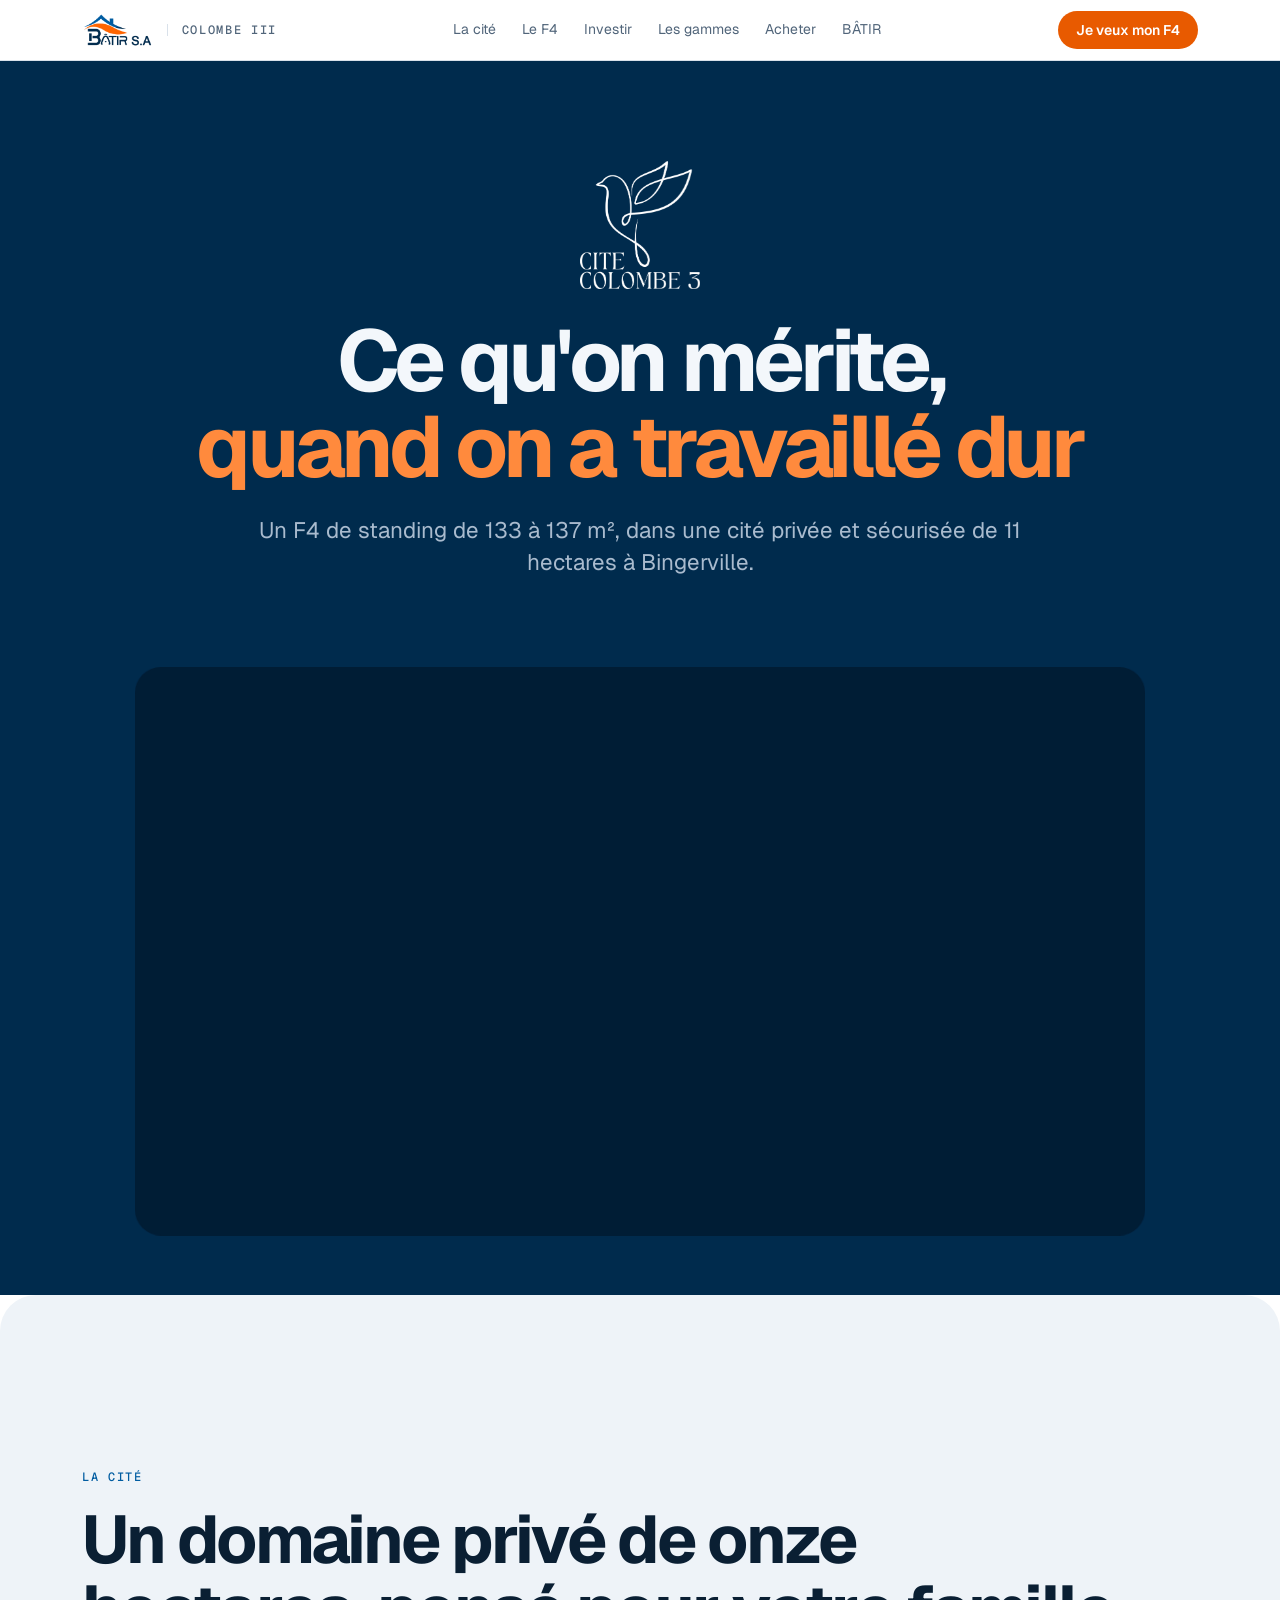
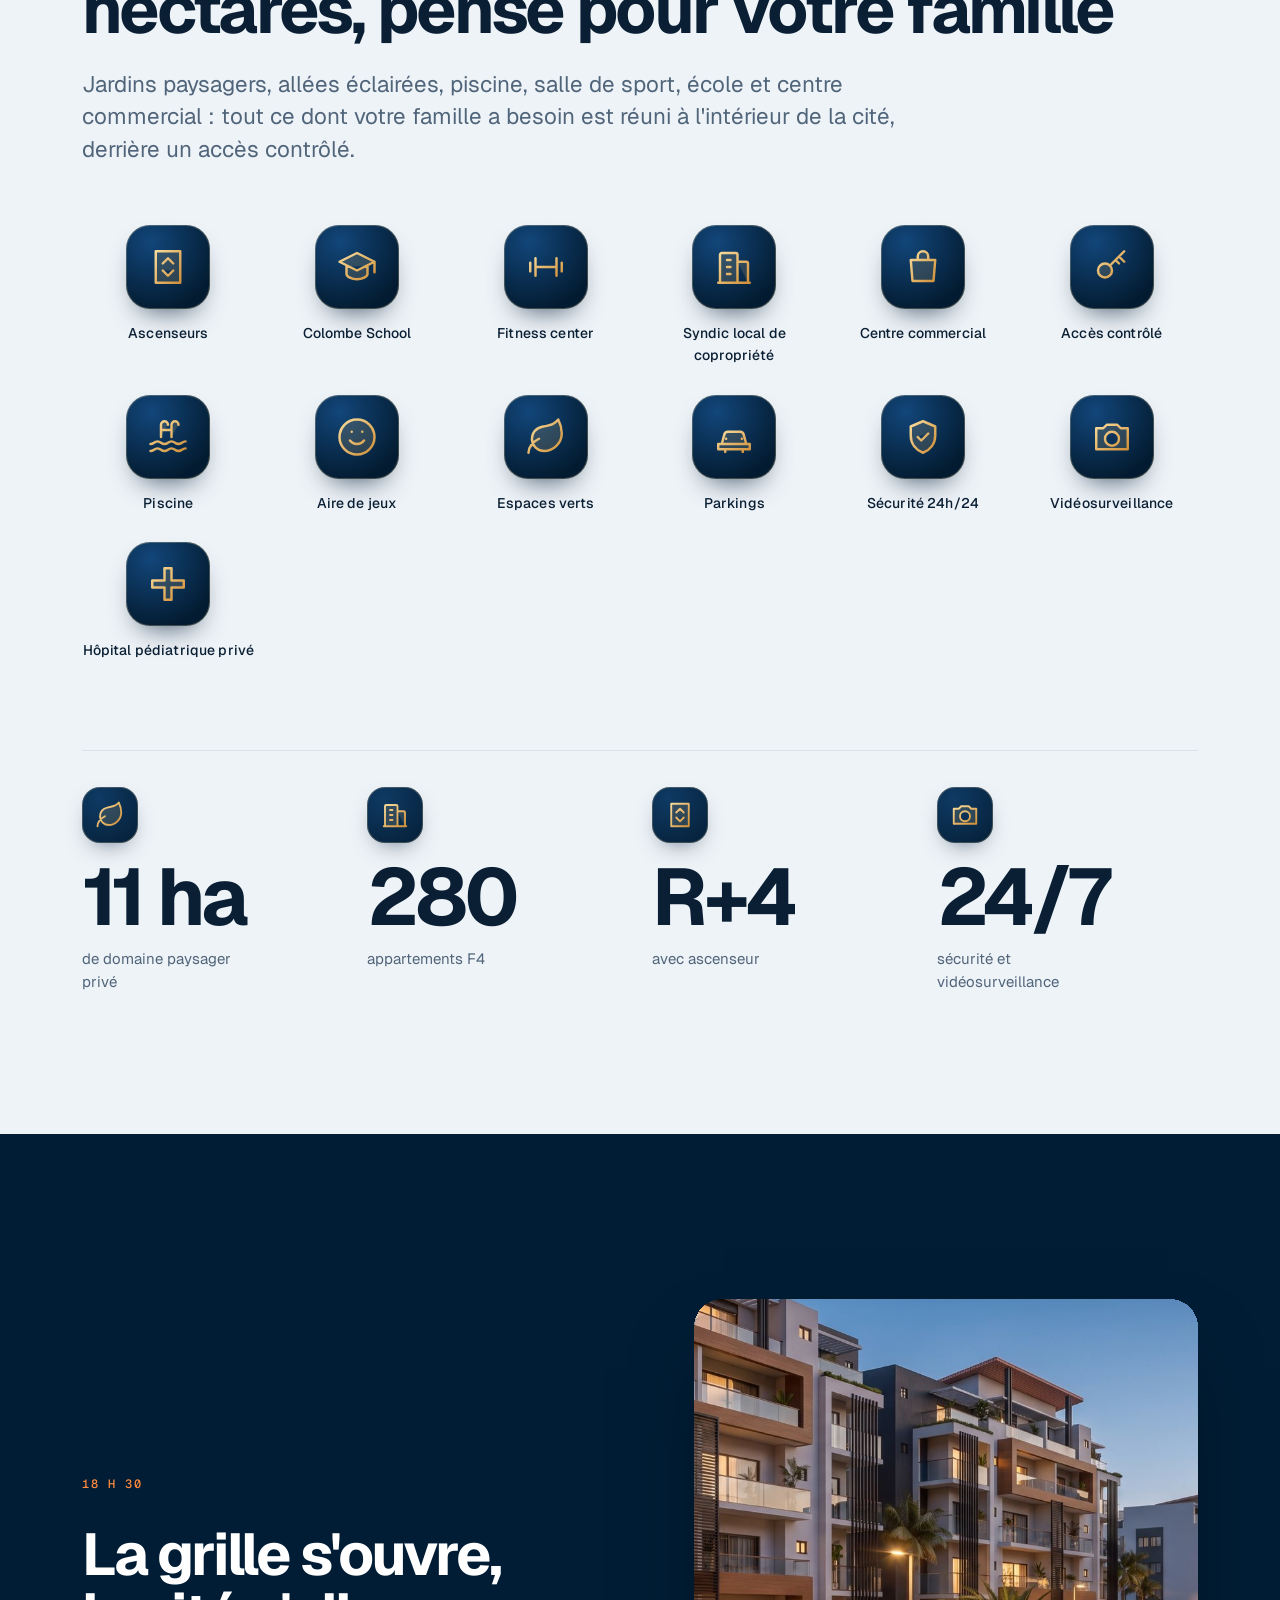
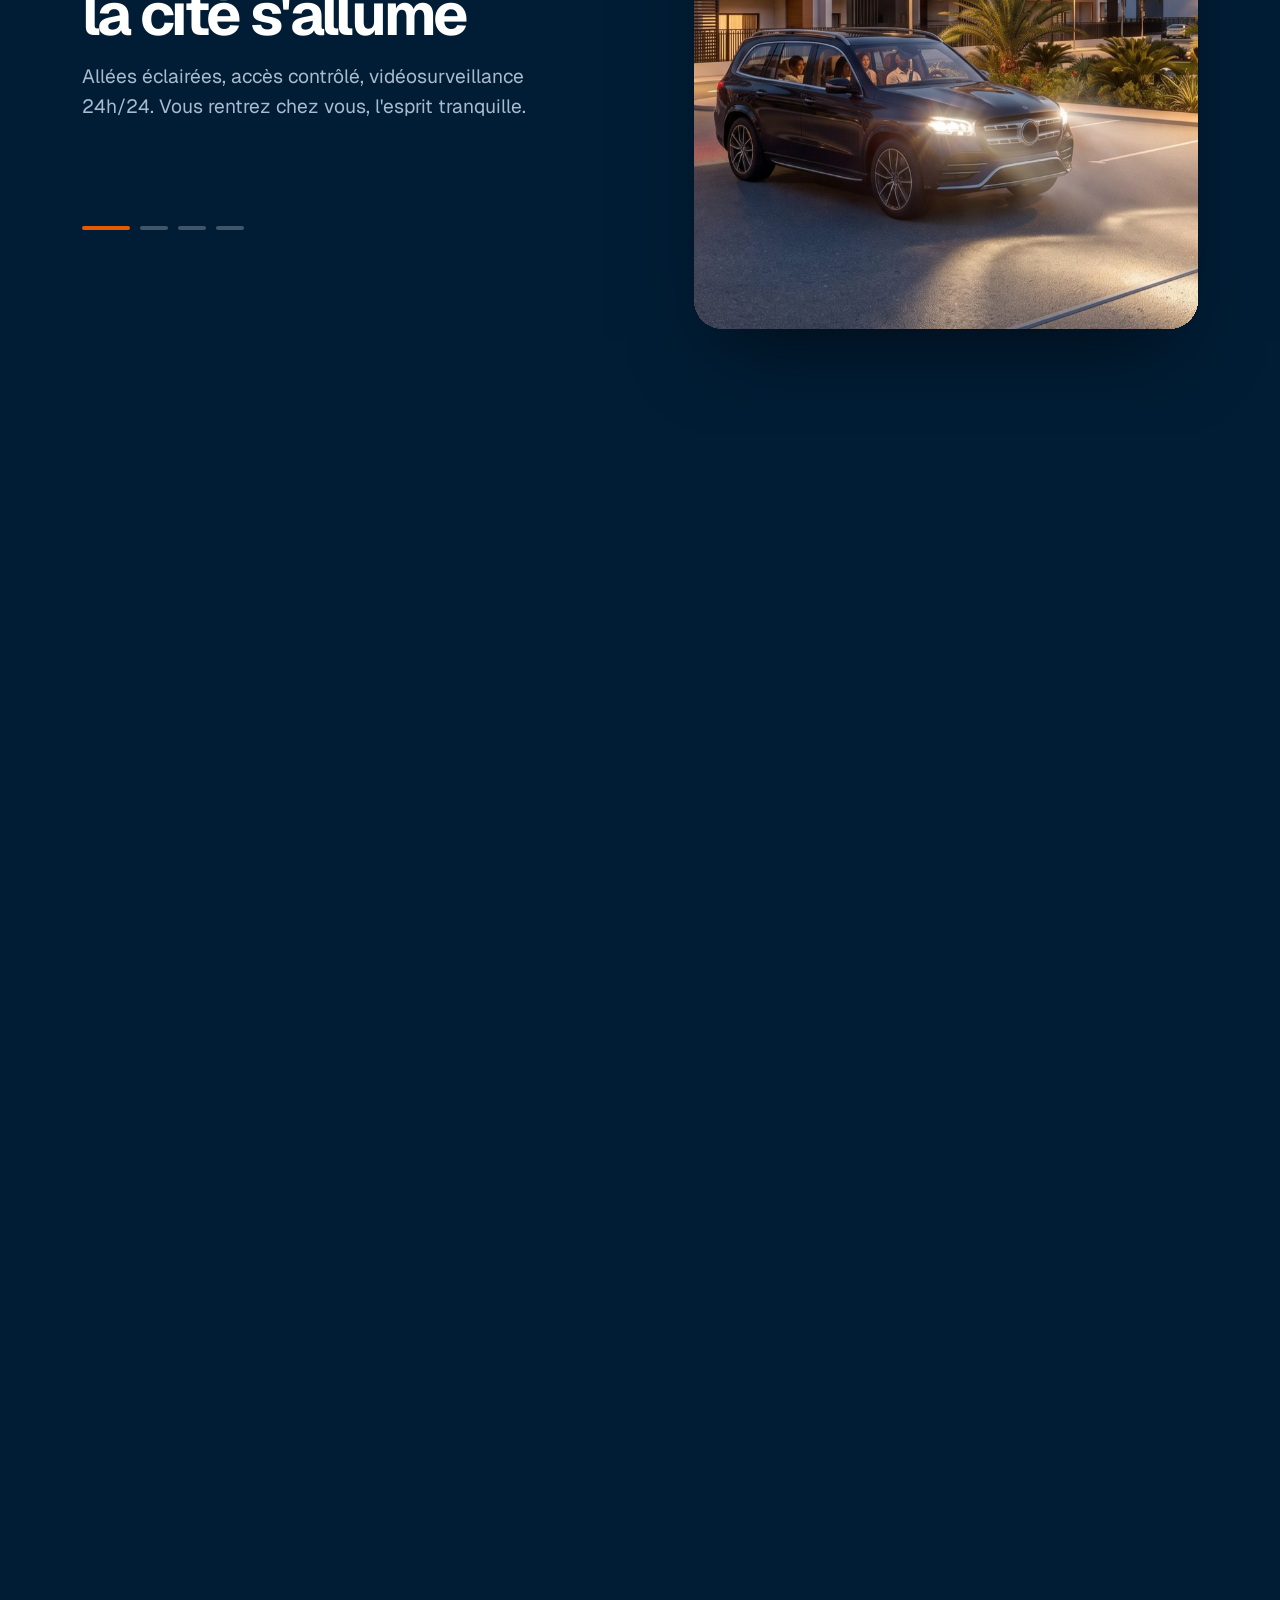
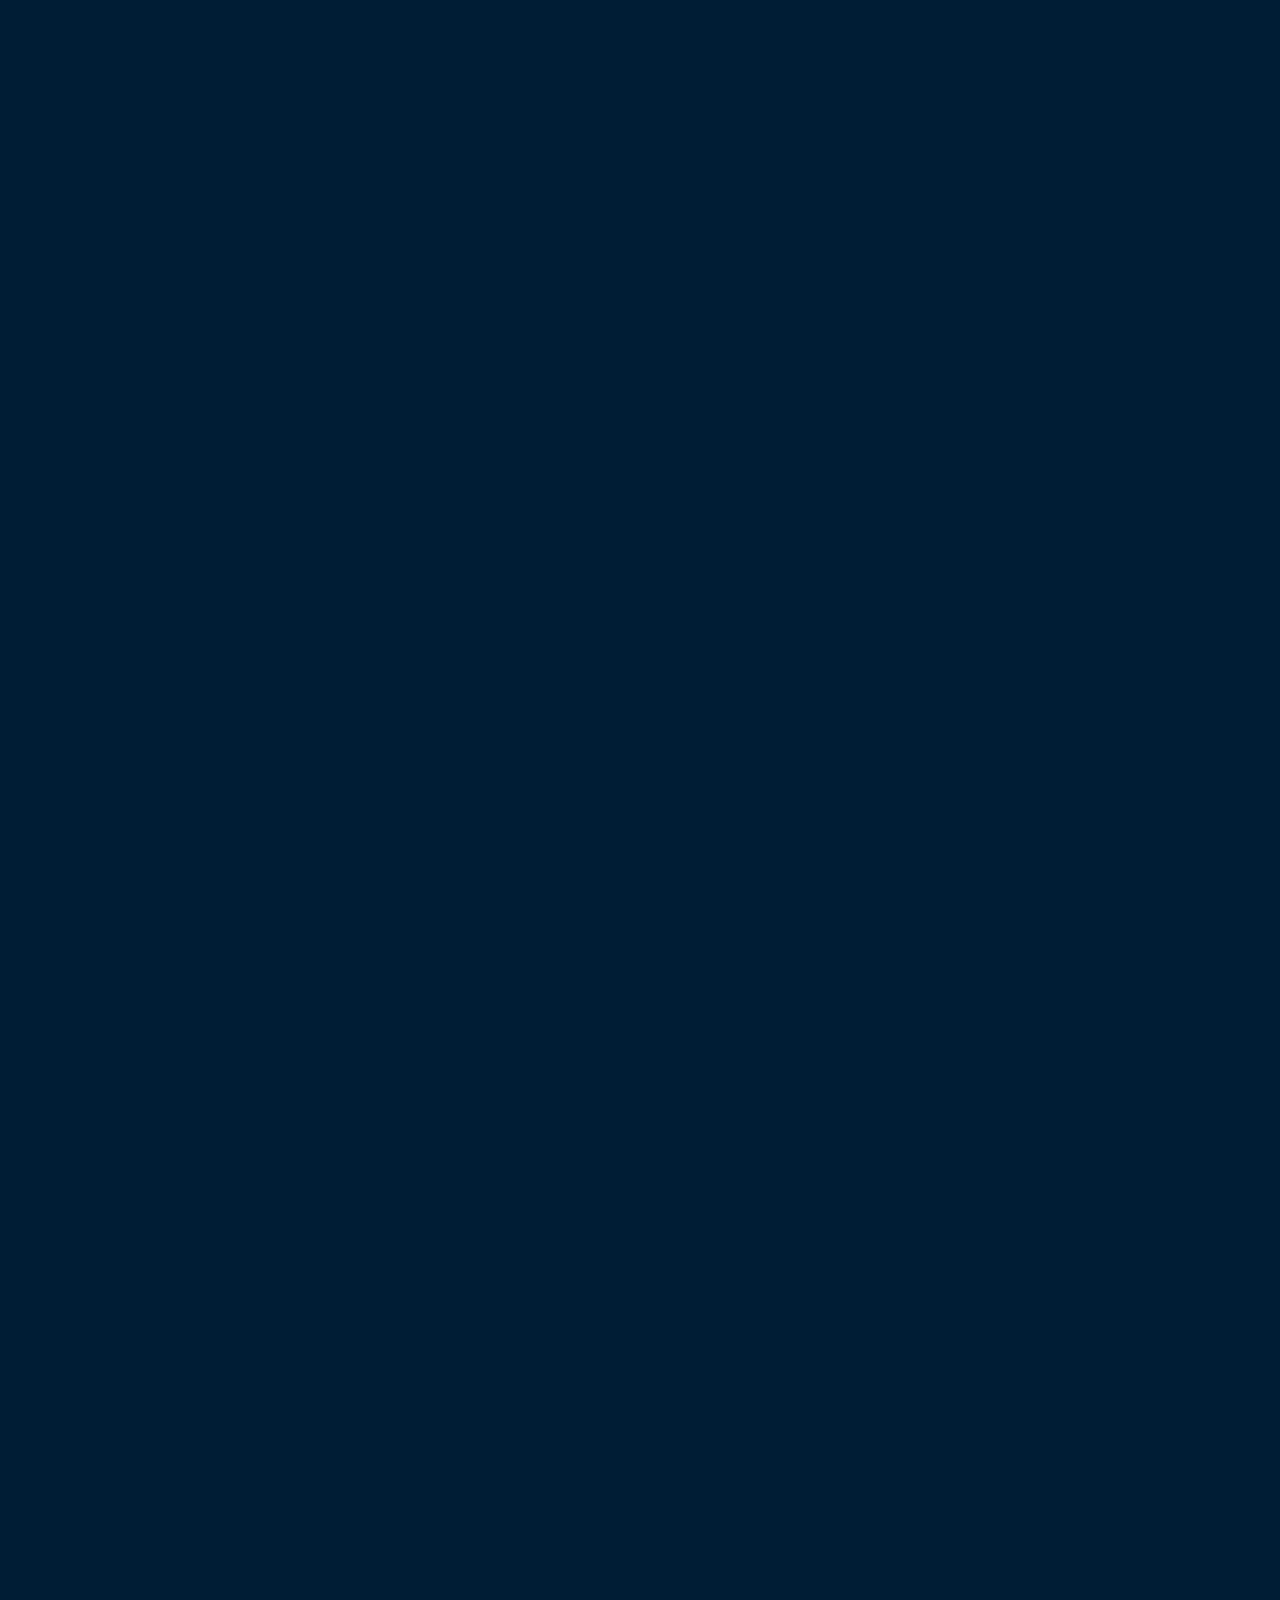
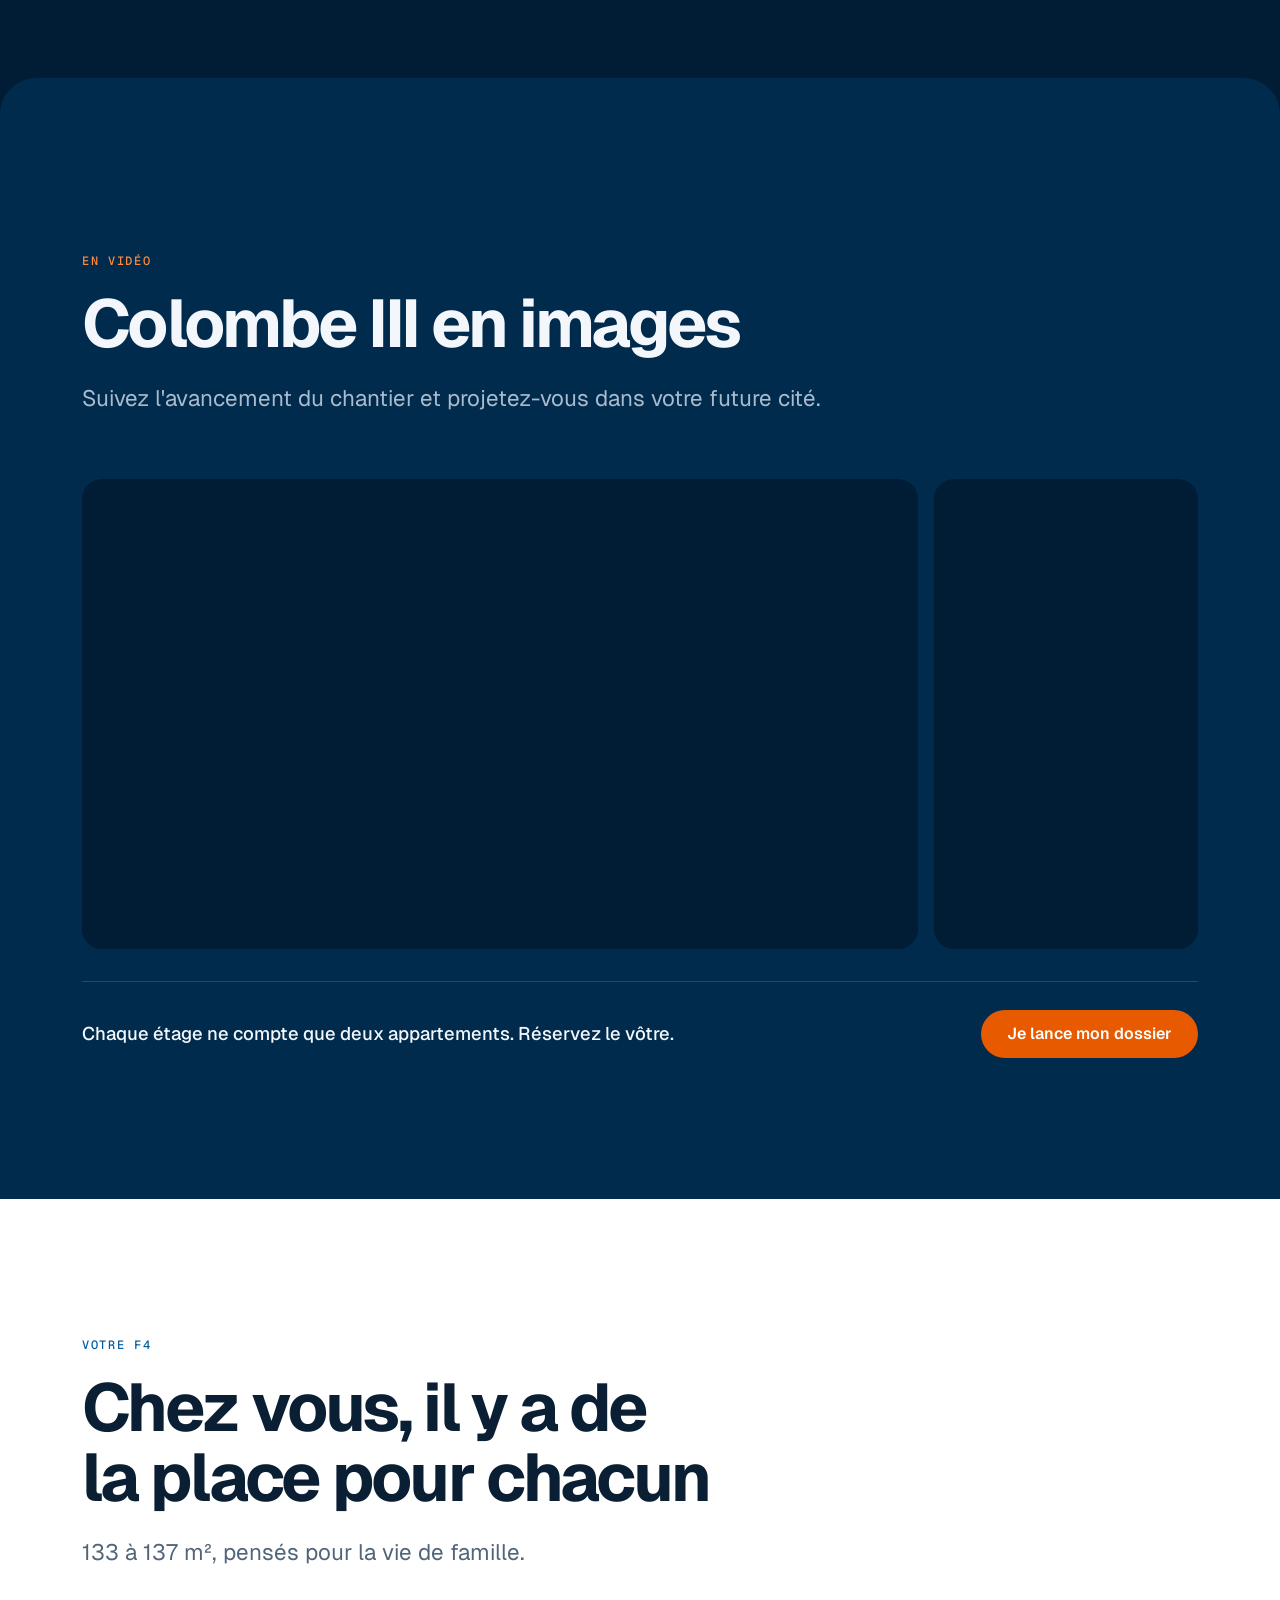
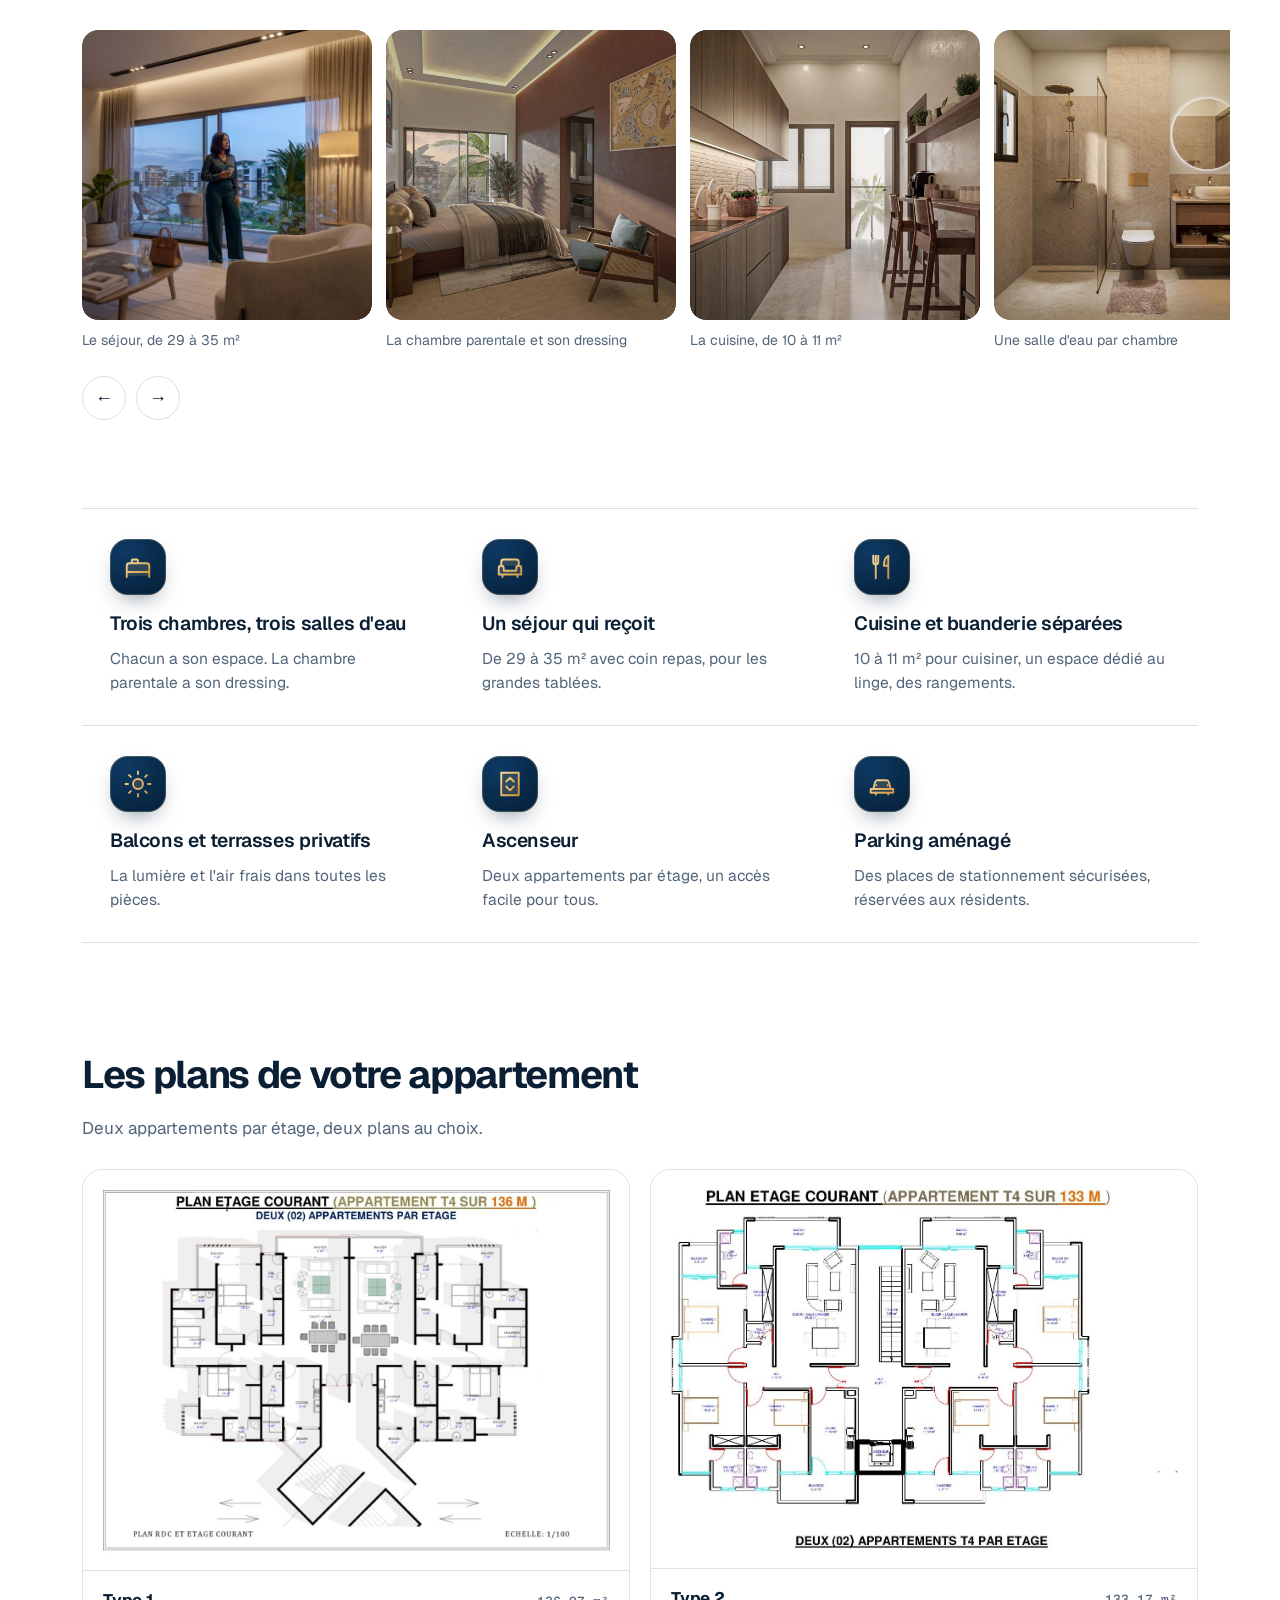
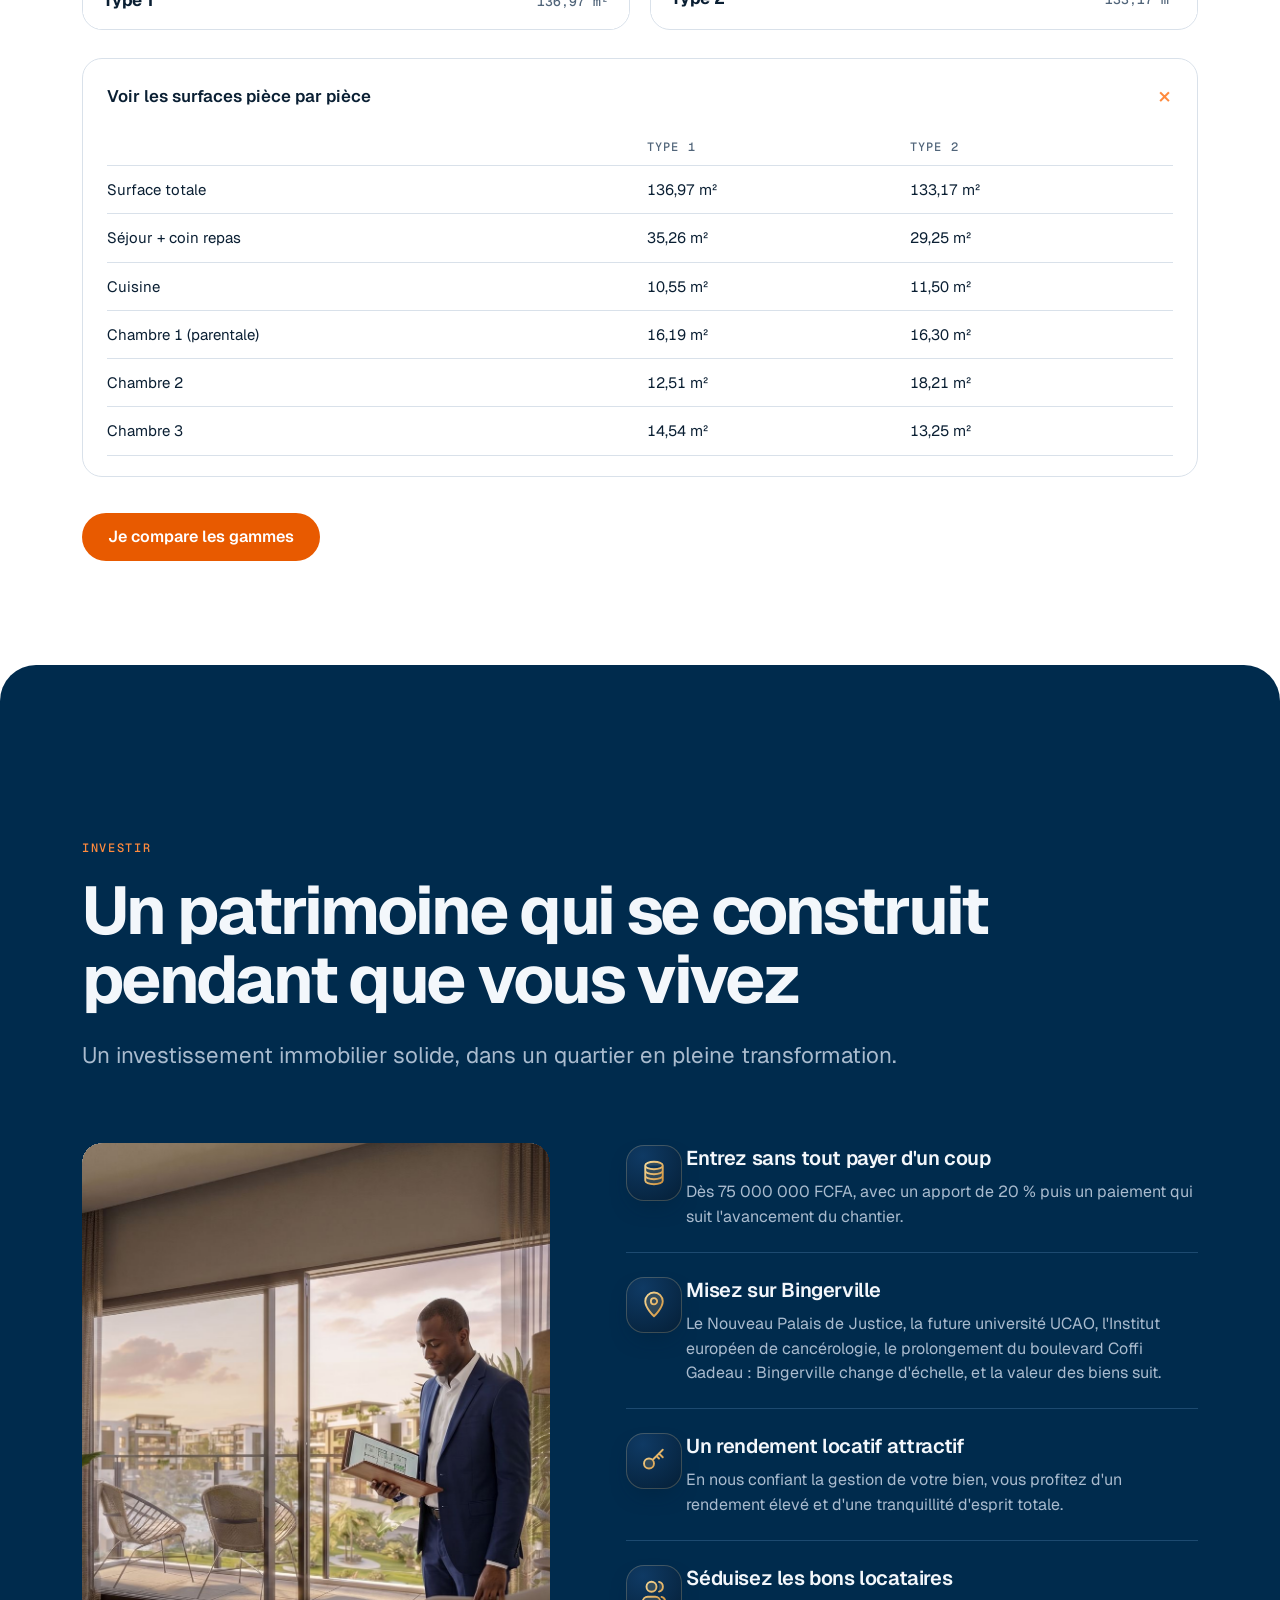
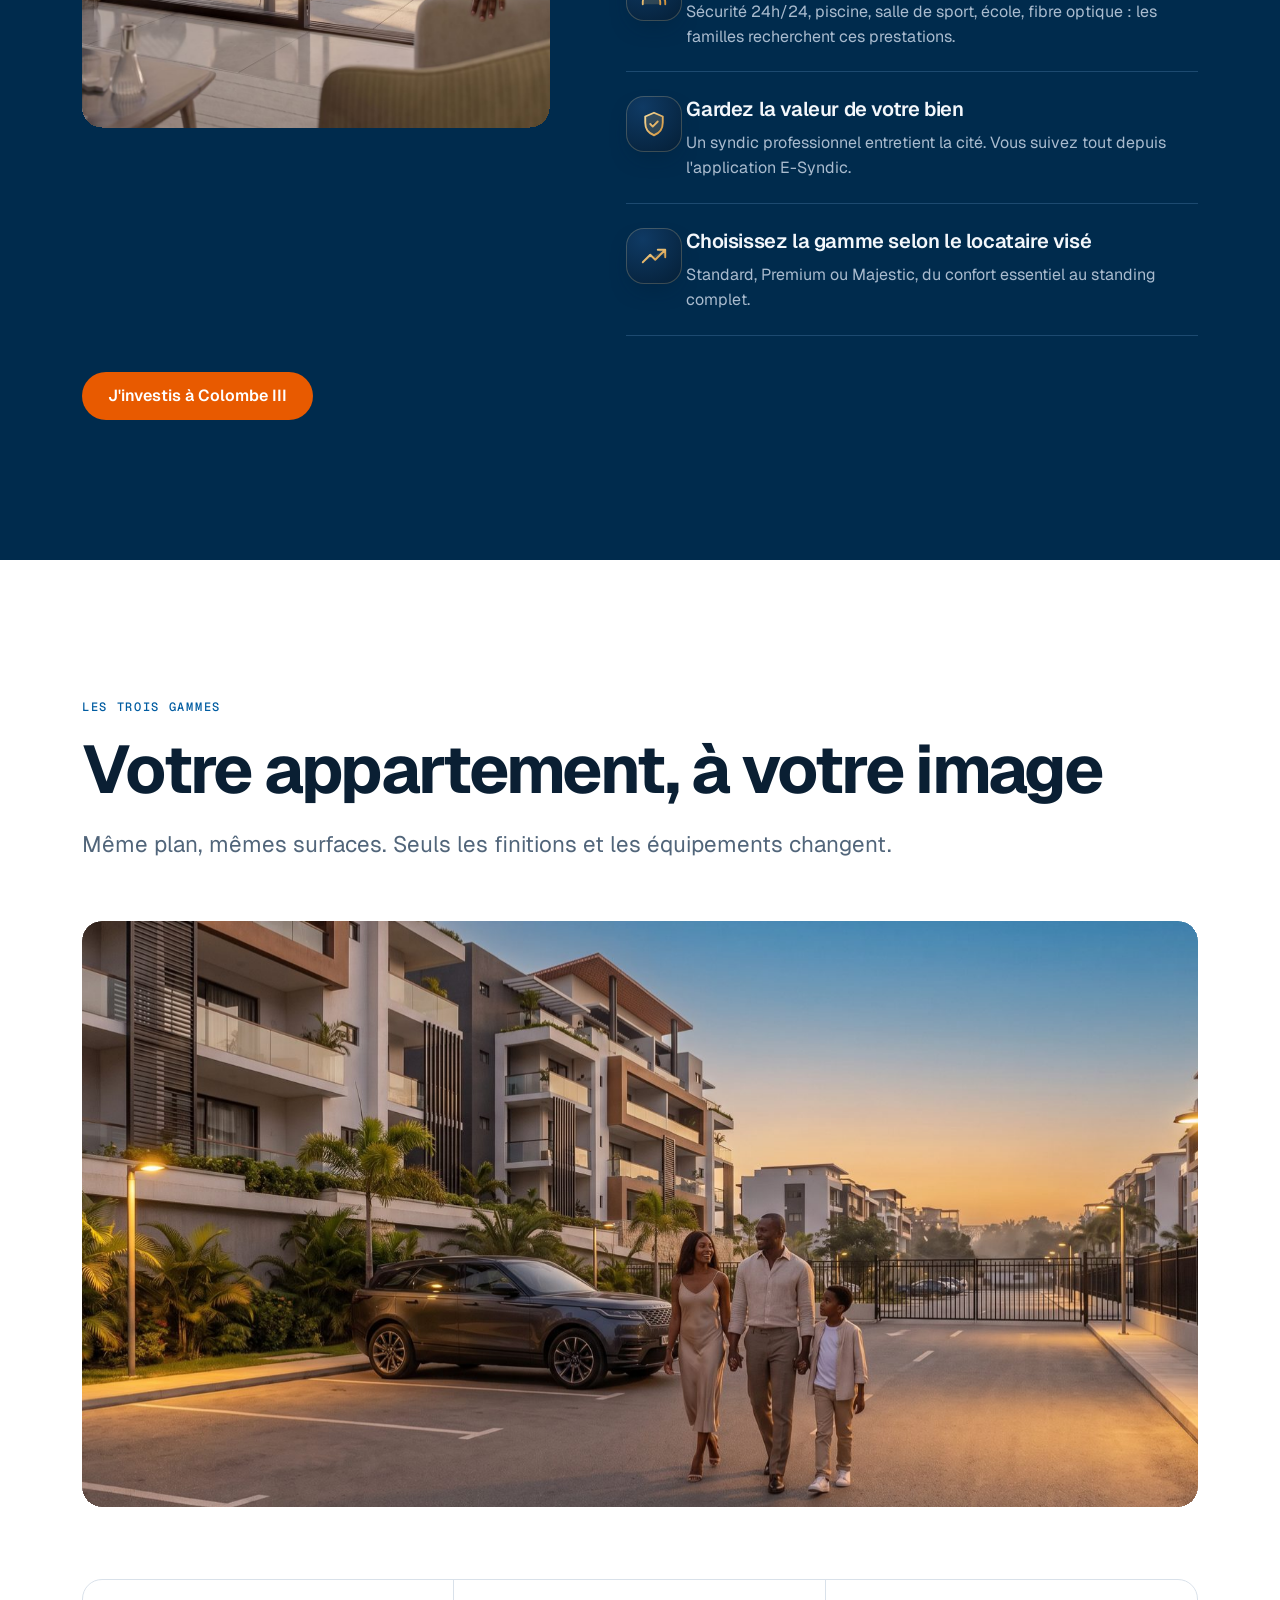
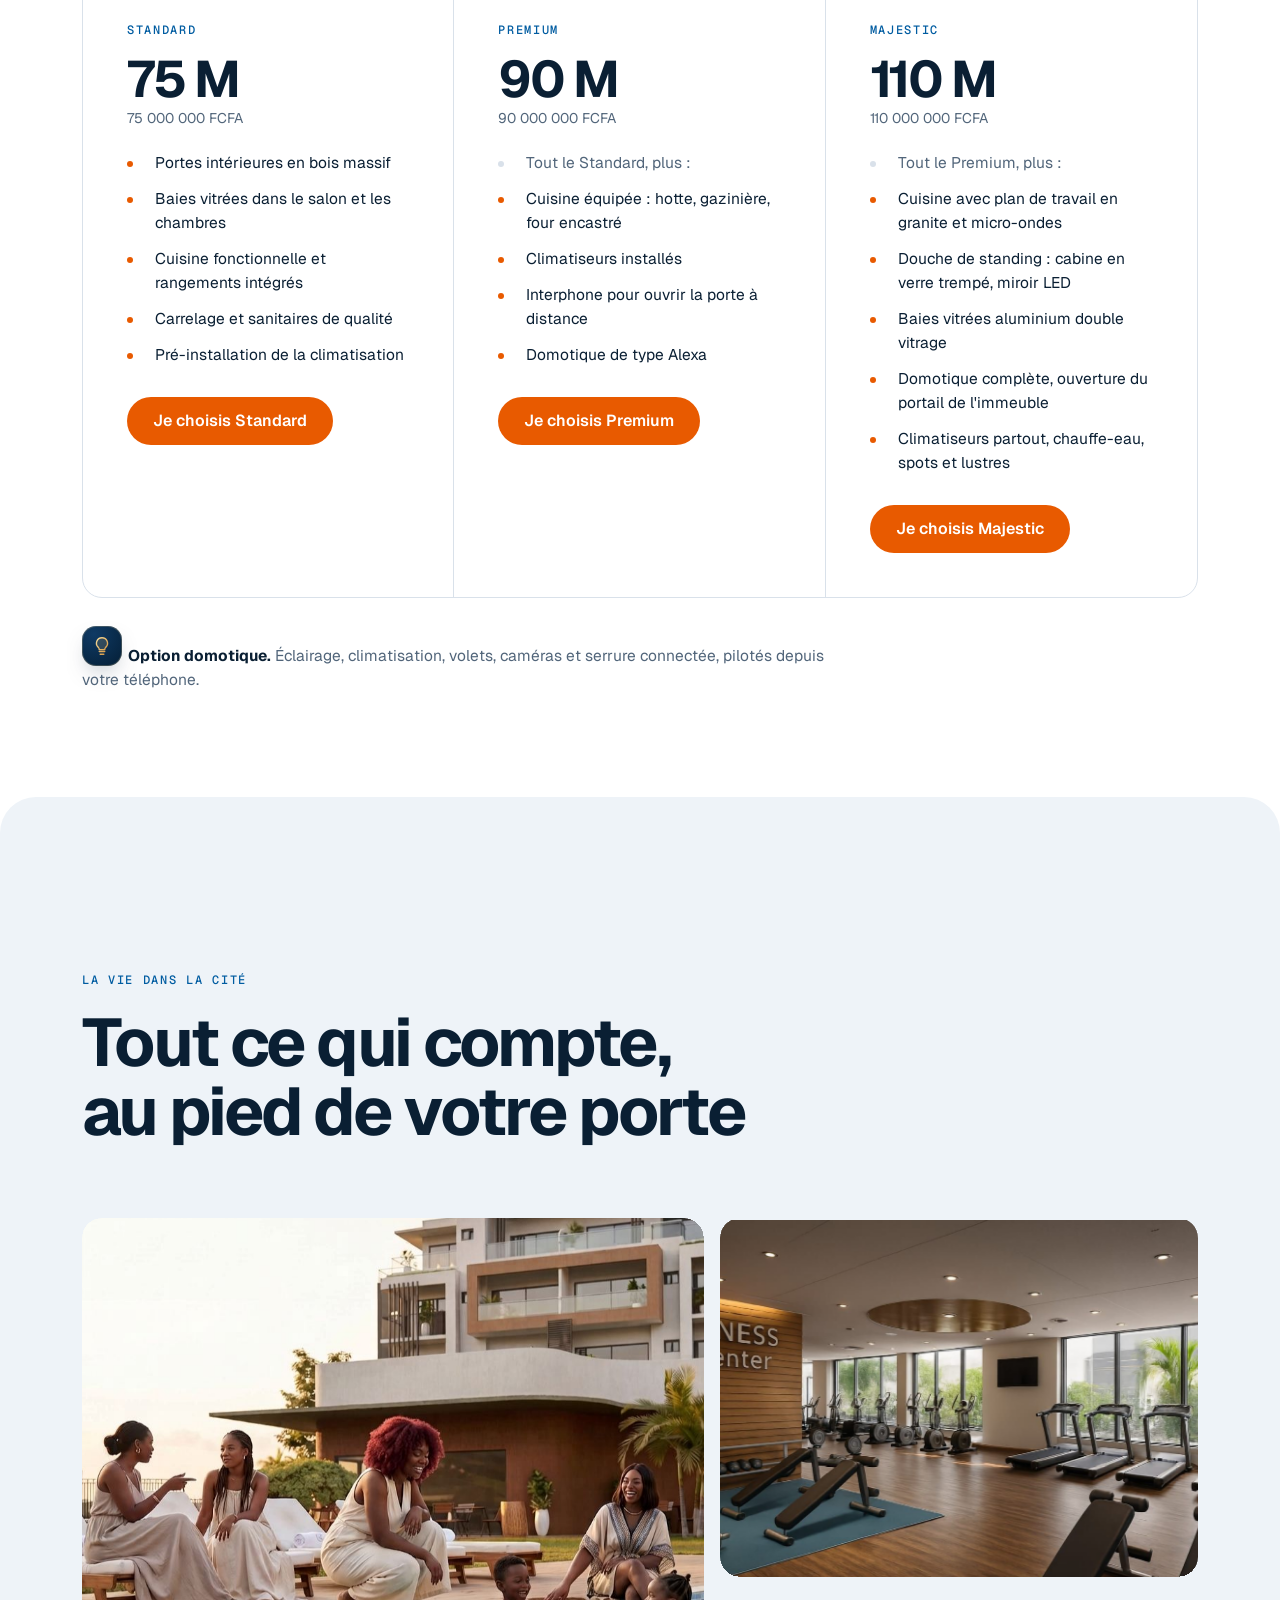
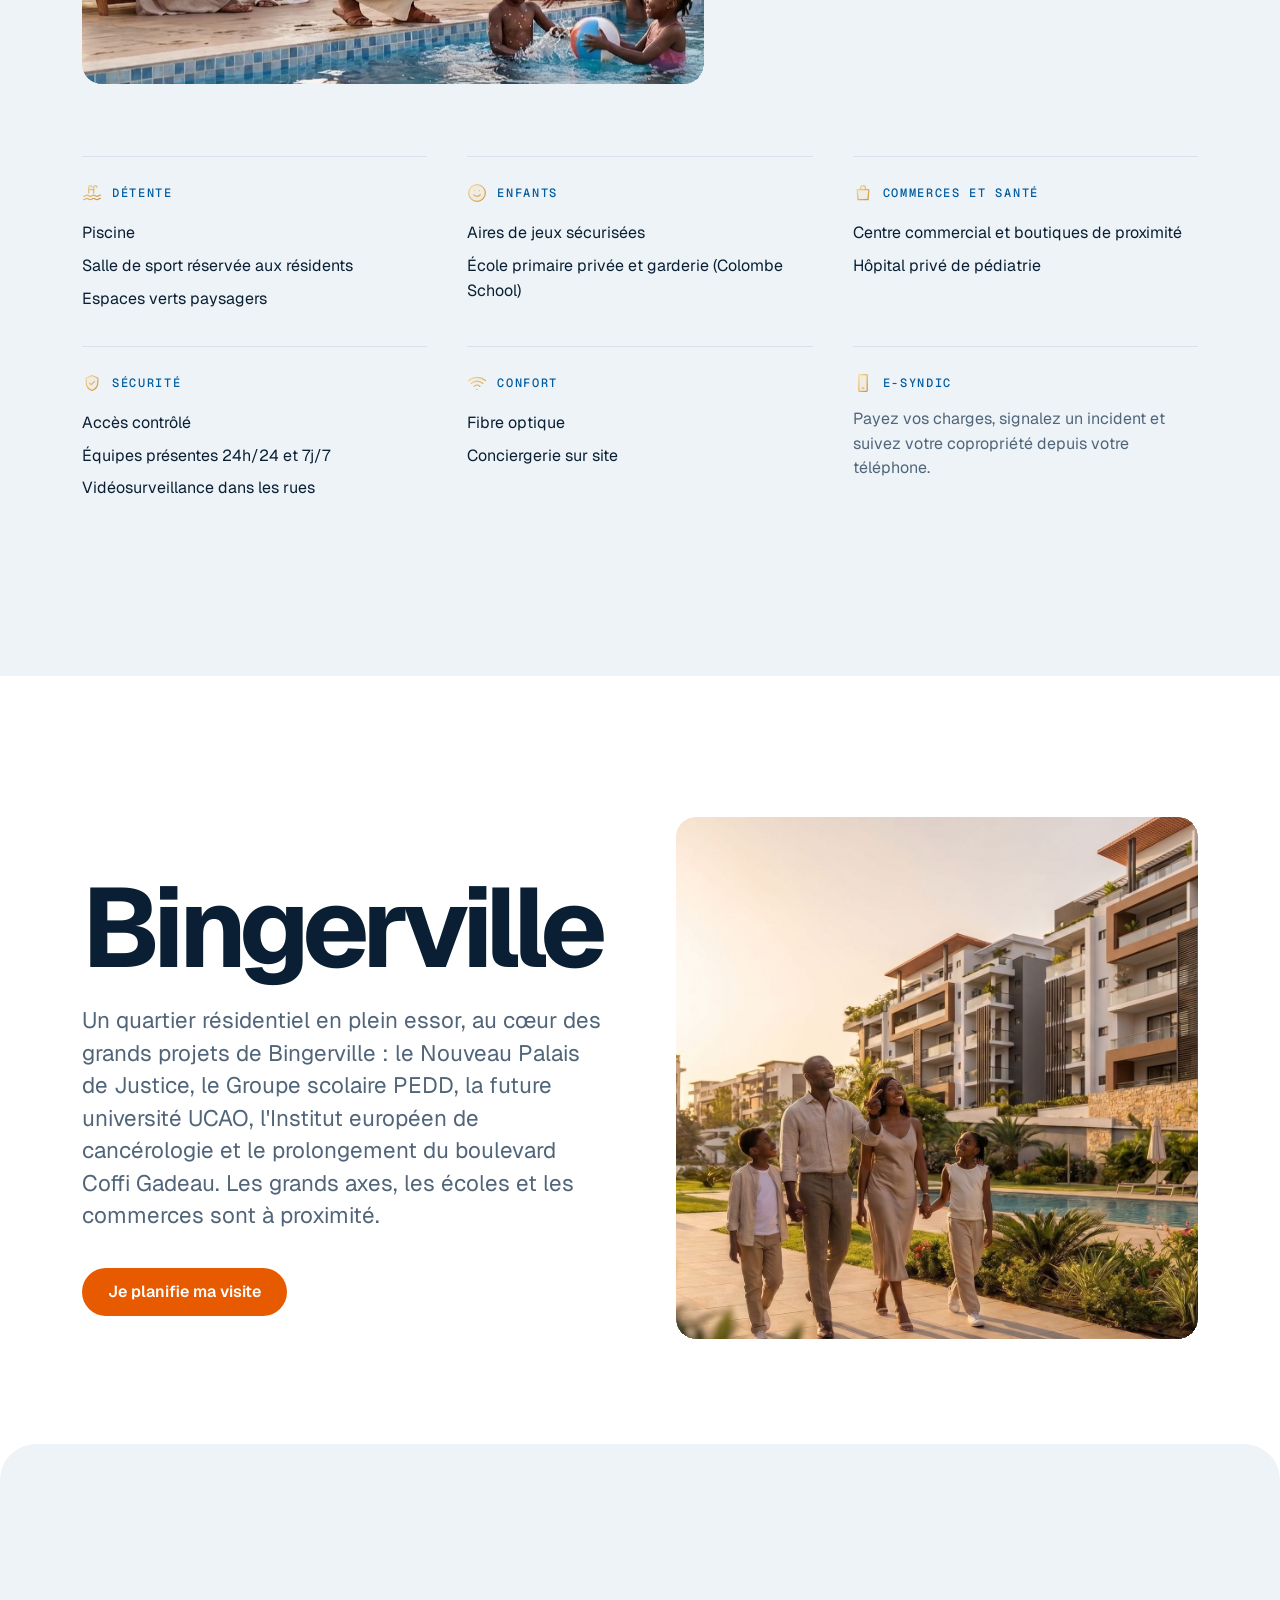
==== commit 1dac15f9: "Add files via upload V11" ====
--- a/index.html
+++ b/index.html
@@ -18,7 +18,7 @@
 <link rel="apple-touch-icon" href="img/apple-touch-icon.png">
 <link rel="preconnect" href="https://fonts.googleapis.com"><link rel="preconnect" href="https://fonts.gstatic.com" crossorigin>
 <link rel="stylesheet" href="https://fonts.googleapis.com/css2?family=Geist:wght@400;500;600;700&family=Geist+Mono:wght@400;500&display=swap">
-<link rel="stylesheet" href="assets/site.css?v=2">
+<link rel="stylesheet" href="assets/site.css?v=11">
 <style>.ic{stroke:url(#gold);fill:rgba(240,200,120,.16);stroke-width:1.5}</style>
 <script type="application/ld+json">{"@context":"https://schema.org","@type":"RealEstateAgent","name":"BÂTIR S.A","url":"https://batir-sa.ci","telephone":"+2252722545165","email":"contact@batir-sa.ci","address":{"@type":"PostalAddress","streetAddress":"Cocody, Riviera 3, Jacques Prévert","addressLocality":"Abidjan","addressCountry":"CI"}}</script>
 <script src="assets/config.js"></script>
@@ -46,16 +46,11 @@
   <div class="wrap">
     <img class="mark" data-depth="10" src="img/cite-logo.png" alt="Logo Cité Colombe 3" width="120" height="128">
     <h1>Ce qu'on mérite, <em>quand on a travaillé dur</em></h1>
-    <p class="lead">Un F4 de standing de 133 à 137&nbsp;m², dans une cité privée et sécurisée de 11 hectares à Bingerville. Pour y vivre, le louer ou investir. À partir de 75&nbsp;000&nbsp;000&nbsp;FCFA.</p>
-    <div class="cta-row">
-      <a class="btn" href="#contact">Je veux mon F4</a>
-      <a class="link" href="#investir">Découvrir l'investissement ›</a>
-    </div>
+    <p class="lead">Un F4 de standing de 133 à 137&nbsp;m², dans une cité privée et sécurisée de 11 hectares à Bingerville.</p>
+
+    
     <div class="hero-img" data-grow>
-      <div role="button" tabindex="0" class="video land" data-yt="icTxAlGJfrw" aria-label="Lancer la vidéo de présentation de la Cité Colombe III">
-        <img src="img/video-top.jpg" alt="Vue de la cité et de sa piscine depuis un balcon, au coucher du soleil" fetchpriority="high">
-        <span class="play"><i aria-hidden="true">▶</i>Découvrir la cité en vidéo</span>
-      </div>
+      <div class="video land"><iframe src="https://www.youtube-nocookie.com/embed/icTxAlGJfrw?rel=0&playsinline=1&enablejsapi=1" title="Présentation de la Cité Colombe III" loading="lazy" allow="encrypted-media; picture-in-picture; fullscreen" allowfullscreen></iframe></div>
     </div>
   </div>
 </section>
@@ -88,16 +83,10 @@
     <h2 class="h2 wide">Colombe III en images</h2>
     <p class="lead">Suivez l'avancement du chantier et projetez-vous dans votre future cité.</p>
     <div class="vgrid">
-      <div class="vbox"><div role="button" tabindex="0" class="video land" data-yt="7jYa5fxnmJ0" aria-label="Lire la vidéo : le chantier de la Cité Colombe III">
-        <img src="img/video1.jpg" alt="">
-        <span class="play"><i aria-hidden="true">▶</i>Voir où en est le chantier</span>
-      </div></div>
-      <div class="vbox"><div role="button" tabindex="0" class="video short" data-yt="eXbavKkY7aU" aria-label="Lire la vidéo : imaginez votre quotidien à Colombe III">
-        <img src="img/video2.jpg" alt="">
-        <span class="play col"><i aria-hidden="true">▶</i>Voir la vidéo</span>
-      </div></div>
-    </div>
-    <div class="vcta"><p>Chaque étage ne compte que deux appartements. Réservez le vôtre.</p><a class="btn" href="#contact">Je réserve mon F4</a></div>
+      <div class="vbox"><div class="video land"><iframe src="https://www.youtube-nocookie.com/embed/7jYa5fxnmJ0?rel=0&playsinline=1&enablejsapi=1" title="Le chantier de la Cité Colombe III" loading="lazy" allow="encrypted-media; picture-in-picture; fullscreen" allowfullscreen></iframe></div></div>
+      <div class="vbox"><div class="video short"><iframe src="https://www.youtube-nocookie.com/embed/eXbavKkY7aU?rel=0&playsinline=1&enablejsapi=1" title="Imaginez votre quotidien à la Cité Colombe III" loading="lazy" allow="encrypted-media; picture-in-picture; fullscreen" allowfullscreen></iframe></div></div>
+    </div>
+    <div class="vcta"><p>Chaque étage ne compte que deux appartements. Réservez le vôtre.</p><a class="btn" href="#contact">Je lance mon dossier</a></div>
   </div>
 </section>
 
@@ -155,6 +144,7 @@
         </div>
       </details>
     </div>
+    <div class="cta-row"><a class="btn" href="#gammes">Je compare les gammes</a></div>
   </div>
 </section>
 
@@ -174,7 +164,7 @@
         <li><svg class="ic" aria-hidden="true"><use href="#i-trend"/></svg><h3>Choisissez la gamme selon le locataire visé</h3><p>Standard, Premium ou Majestic, du confort essentiel au standing complet.</p></li>
       </ul>
     </div>
-    <div class="cta-row"><a class="btn" href="#contact">Parler à un conseiller investissement</a></div>
+    <div class="cta-row"><a class="btn" href="#contact">J'investis à Colombe III</a></div>
   </div>
 </section>
 
@@ -195,7 +185,7 @@
           <li>Carrelage et sanitaires de qualité</li>
           <li>Pré-installation de la climatisation</li>
         </ul>
-        <a class="btn" href="#contact">Choisir Standard</a>
+        <a class="btn" href="#contact">Je choisis Standard</a>
       </article>
       <article class="tier">
         <span class="nm">Premium</span>
@@ -207,7 +197,7 @@
           <li>Interphone pour ouvrir la porte à distance</li>
           <li>Domotique de type Alexa</li>
         </ul>
-        <a class="btn" href="#contact">Choisir Premium</a>
+        <a class="btn" href="#contact">Je choisis Premium</a>
       </article>
       <article class="tier">
         <span class="nm">Majestic</span>
@@ -220,7 +210,7 @@
           <li>Domotique complète, ouverture du portail de l'immeuble</li>
           <li>Climatiseurs partout, chauffe-eau, spots et lustres</li>
         </ul>
-        <a class="btn" href="#contact">Choisir Majestic</a>
+        <a class="btn" href="#contact">Je choisis Majestic</a>
       </article>
     </div>
     <p class="opt"><svg class="ic" aria-hidden="true"><use href="#i-bulb"/></svg><b>Option domotique.</b> Éclairage, climatisation, volets, caméras et serrure connectée, pilotés depuis votre téléphone.</p>
@@ -252,6 +242,7 @@
       <p class="eyebrow">L'emplacement</p>
       <p class="big">Bingerville</p>
       <p class="lead">Un quartier résidentiel en plein essor, au cœur des grands projets de Bingerville : le Nouveau Palais de Justice, le Groupe scolaire PEDD, la future université UCAO, l'Institut européen de cancérologie et le prolongement du boulevard Coffi Gadeau. Les grands axes, les écoles et les commerces sont à proximité.</p>
+    <div class="cta-row"><a class="btn" href="#contact">Je planifie ma visite</a></div>
     </div>
     <figure class="ph tilt par"><img src="img/family-walk.jpg" alt="Une famille se promène dans la cité au coucher du soleil" loading="lazy"></figure>
   </div>
@@ -282,7 +273,7 @@
           <ul id="s-list"></ul>
           <div class="s-now"><span>À prévoir pour démarrer</span><b id="s-now"></b></div>
           <p class="s-note">Frais de notaire en plus. Calendrier indicatif, selon l'avancement du chantier.</p>
-          <a class="btn" href="#contact" id="s-cta">Recevoir cette simulation</a>
+          <a class="btn" href="#contact" id="s-cta">J'active mon dossier</a>
         </div>
       </div>
     </div>
@@ -308,7 +299,7 @@
     <svg class="ic big" aria-hidden="true"><use href="#i-calendar"/></svg><p class="eyebrow">Visite</p>
     <h2 class="h2">Voyez-le de vos propres yeux</h2>
     <p class="lead">Visitez le site et découvrez les coulisses de la construction de votre résidence. Visite sur rendez-vous.</p>
-    <div class="cta-row"><a class="btn" href="#contact">Prendre rendez-vous</a></div>
+    <div class="cta-row"><a class="btn" href="#contact">Je planifie ma visite</a></div>
   </div>
 </section>
 
@@ -330,9 +321,9 @@
     </div>
     <div class="timeline">
       <div class="tl"><b><svg class="ic sm" aria-hidden="true"><use href="#i-calendar"/></svg>2010</b><p>Naissance de BÂTIR S.A, société ivoirienne dont le siège est à Abidjan, au capital de 210&nbsp;000&nbsp;000&nbsp;FCFA.</p></div>
-      <div class="tl"><b><svg class="ic sm" aria-hidden="true"><use href="#i-users"/></svg>Des conseillers à vos côtés</b><p>Une équipe forte d'une solide expérience en immobilier et en banque, qui vous accompagne à chaque étape de votre achat.</p></div>
-      <div class="tl"><b><svg class="ic sm" aria-hidden="true"><use href="#i-pin"/></svg>San-Pédro</b><p>La Cité Sainte-Élisabeth : 720 logements répartis en 41 immeubles.</p></div>
-      <div class="tl"><b><svg class="ic sm" aria-hidden="true"><use href="#i-home"/></svg>Bingerville : Colombe III</b><p>Une cité de 11 hectares : 280 appartements F4, des villas basses de 4 pièces et des villas duplex de 5 pièces, sur des lots de 260&nbsp;m². Appartements dès 75&nbsp;000&nbsp;000&nbsp;FCFA.</p></div>
+      <div class="tl"><b><svg class="ic sm" aria-hidden="true"><use href="#i-users"/></svg>Des conseillers à vos côtés</b><p>Une équipe forte d'une solide expérience dans l'immobilier, qui vous accompagne à chaque étape de votre achat.</p></div>
+      <div class="tl"><b><svg class="ic sm" aria-hidden="true"><use href="#i-building"/></svg>Des cités à Abidjan et dans le pays</b><p>Cité HB, La Cité Colombe I à VI, La Cité Sainte-Élisabeth à San-Pédro (720&nbsp;logements en 41&nbsp;immeubles).</p></div>
+      <div class="tl"><b><svg class="ic sm" aria-hidden="true"><use href="#i-home"/></svg>Villas et appartements</b><p>Des villas à Bonoua, des appartements à San-Pédro et à Bingerville. Nos conseillers vous présentent le catalogue complet.</p></div>
     </div>
     <div class="metiers">
       <b>Cinq métiers</b>
@@ -350,7 +341,7 @@
       <div><b>Gestion locative</b><p>Confiez la gestion de votre F4 à BÂTIR S.A : vous profitez d'un rendement locatif élevé et d'une tranquillité d'esprit totale.</p></div>
       <div><b>Pour investir</b><p>Un quartier en plein essor, un bien qui prend de la valeur, et un paiement échelonné pour entrer sans tout régler d'un coup.</p></div>
     </div>
-    <div class="cta-row"><a class="btn" href="#contact">Je réserve mon appartement</a></div>
+    <div class="cta-row"><a class="btn" href="#contact">Je réserve mon F4</a></div>
   </div>
 </section>
 
@@ -410,7 +401,7 @@
           <div id="formerr" class="formerr" role="alert" hidden></div>
           <label class="consent"><input type="checkbox" id="consent" name="consentement" value="oui"><span>J'accepte que BÂTIR S.A me contacte par téléphone ou WhatsApp au sujet de la Cité Colombe III. <a href="confidentialite.html">Confidentialité</a></span></label>
           <p class="err" id="e-consent" role="alert"></p>
-          <button class="btn" type="submit" id="send">Envoyer ma demande</button>
+          <button class="btn" type="submit" id="send">Je confirme ma demande</button>
 
         </div>
       </form>
@@ -443,6 +434,6 @@
     </div>
   </div>
 </footer>
-<script src="assets/site.js?v=2" defer></script>
+<script src="assets/site.js?v=11" defer></script>
 </body>
 </html>
--- a/assets/site.css
+++ b/assets/site.css
@@ -80,9 +80,10 @@
 .video{position:relative;display:block;width:100%;padding:0;border:0;cursor:pointer;font:inherit;text-align:left;border-radius:20px;overflow:hidden;background:var(--inv-deep);margin-top:clamp(36px,5vw,64px);text-decoration:none;color:#fff}
 .video img{position:absolute;inset:0;width:100%;height:100%;object-fit:cover;opacity:.9;transition:transform .6s,opacity .3s}
 .video:hover img{transform:scale(1.03);opacity:.95}
-.video::after{content:"";position:absolute;inset:0;background:linear-gradient(to top,rgba(0,29,53,.7),transparent 55%)}
+.video::after{content:"";pointer-events:none;position:absolute;inset:0;background:linear-gradient(to top,rgba(0,29,53,.7),transparent 55%)}
 .play{position:absolute;z-index:2;left:clamp(20px,4vw,44px);bottom:clamp(20px,4vw,40px);display:flex;align-items:center;gap:16px;font-weight:600;font-size:1.05rem}
 .play i{display:grid;place-items:center;width:64px;height:64px;border-radius:50%;background:var(--cta);color:var(--cta-fg);font-style:normal;font-size:22px;padding-left:4px}
+.video::after{display:none}
 .video iframe{position:absolute;inset:0;width:100%;height:100%;border:0}
 
 /* F4 */
@@ -123,13 +124,12 @@
 
 /* Investir */
 .inv-grid{display:grid;grid-template-columns:minmax(0,.9fr) minmax(0,1.1fr);gap:clamp(32px,6vw,80px);align-items:start;margin-top:clamp(40px,6vw,72px)}
-.inv-grid .ph.tilt{position:sticky}
-.inv-grid .ph{aspect-ratio:4/5;position:sticky;top:90px}
+.inv-grid .ph,.inv-grid .ph.tilt{aspect-ratio:4/5;position:relative;top:auto;align-self:start}
 .pts li{padding:22px 0;border-bottom:1px solid var(--line)}
 .pts li:first-child{padding-top:0}
 .pts h3{font-size:1.25rem;letter-spacing:-.02em;font-weight:600;color:var(--inv-fg)}
 .pts p{margin-top:6px;color:var(--muted);font-size:16px}
-@media(max-width:860px){.inv-grid{grid-template-columns:1fr}.inv-grid .ph{position:static;aspect-ratio:1/1}}
+@media(max-width:860px){.inv-grid{grid-template-columns:1fr}.inv-grid .ph,.inv-grid .ph.tilt{aspect-ratio:4/3}}
 
 /* Gammes */
 .tiers{display:grid;grid-template-columns:repeat(3,1fr);margin-top:clamp(40px,6vw,72px);border:1px solid var(--line);border-radius:20px;overflow:hidden;background:var(--bg)}
@@ -271,6 +271,17 @@
 .foot nav a{display:block;padding:5px 0;color:var(--inv-muted);text-decoration:none}
 .foot nav a:hover,.foot .soc a:hover{color:var(--inv-fg)}
 .foot .fbar{display:flex;justify-content:space-between;align-items:center;flex-wrap:wrap;gap:14px;margin-top:40px;padding-top:22px;border-top:1px solid var(--inv-line)}
+.tl p a{color:var(--blue);text-decoration:underline;text-underline-offset:3px}
+
+/* Sections en feuilles qui se superposent */
+.sec,.imagine{position:relative;border-radius:var(--sheet) var(--sheet) 0 0;margin-top:calc(var(--sheet) * -1)}
+.sec{padding-top:calc(clamp(72px,11vw,150px) + var(--sheet))}
+.imagine{padding-top:calc(clamp(80px,12vw,160px) + var(--sheet))}
+.hero + .sec,.hero + .story{margin-top:0}
+:root{--sheet:clamp(22px,3vw,36px)}
+/* Apparition au défilement : tout est visible tant que le script n'a pas pris la main */
+.rv{opacity:0;transform:translateY(34px);transition:opacity .9s cubic-bezier(.2,.7,.2,1),transform .9s cubic-bezier(.2,.7,.2,1);transition-delay:var(--d,0s)}
+.rv.in{opacity:1;transform:none}
 .foot .fol{display:block;margin-top:22px}
 .foot .follow{display:flex;gap:10px;margin-top:10px}
 .foot .follow a{width:42px;height:42px;border-radius:50%;border:1px solid var(--inv-line);display:grid;place-items:center;color:var(--inv-muted);transition:color .2s,border-color .2s,background .2s}
@@ -344,11 +355,13 @@
 @media(max-width:820px){.sim-grid{grid-template-columns:1fr}.seg{grid-template-columns:1fr}.seg.two{grid-template-columns:1fr}}
 
 /* Mouvement : inclinaison à la souris, parallaxe au défilement */
-.tilt{position:relative;transition:transform .18s ease-out,box-shadow .3s;will-change:transform;transform-style:preserve-3d}
+.tilt{position:relative;transition:transform .18s ease-out,box-shadow .3s;will-change:transform}
 .tilt::after{content:"";position:absolute;inset:0;background:radial-gradient(520px circle at var(--mx,50%) var(--my,50%),rgba(255,255,255,.22),transparent 45%);opacity:0;transition:opacity .3s;pointer-events:none}
 .tilt:hover::after{opacity:1}
 .tilt:hover{box-shadow:0 30px 60px -20px rgba(0,29,53,.45)}
 .par img{will-change:transform}
+.ph{isolation:isolate;clip-path:inset(0 round 20px)}
+.slide .ph{clip-path:inset(0 round 16px)}
 .hero-img{transform-origin:50% 0;will-change:transform}
 .hero-img .video{border-radius:var(--r,20px)}
 .hero .mark{will-change:translate}
